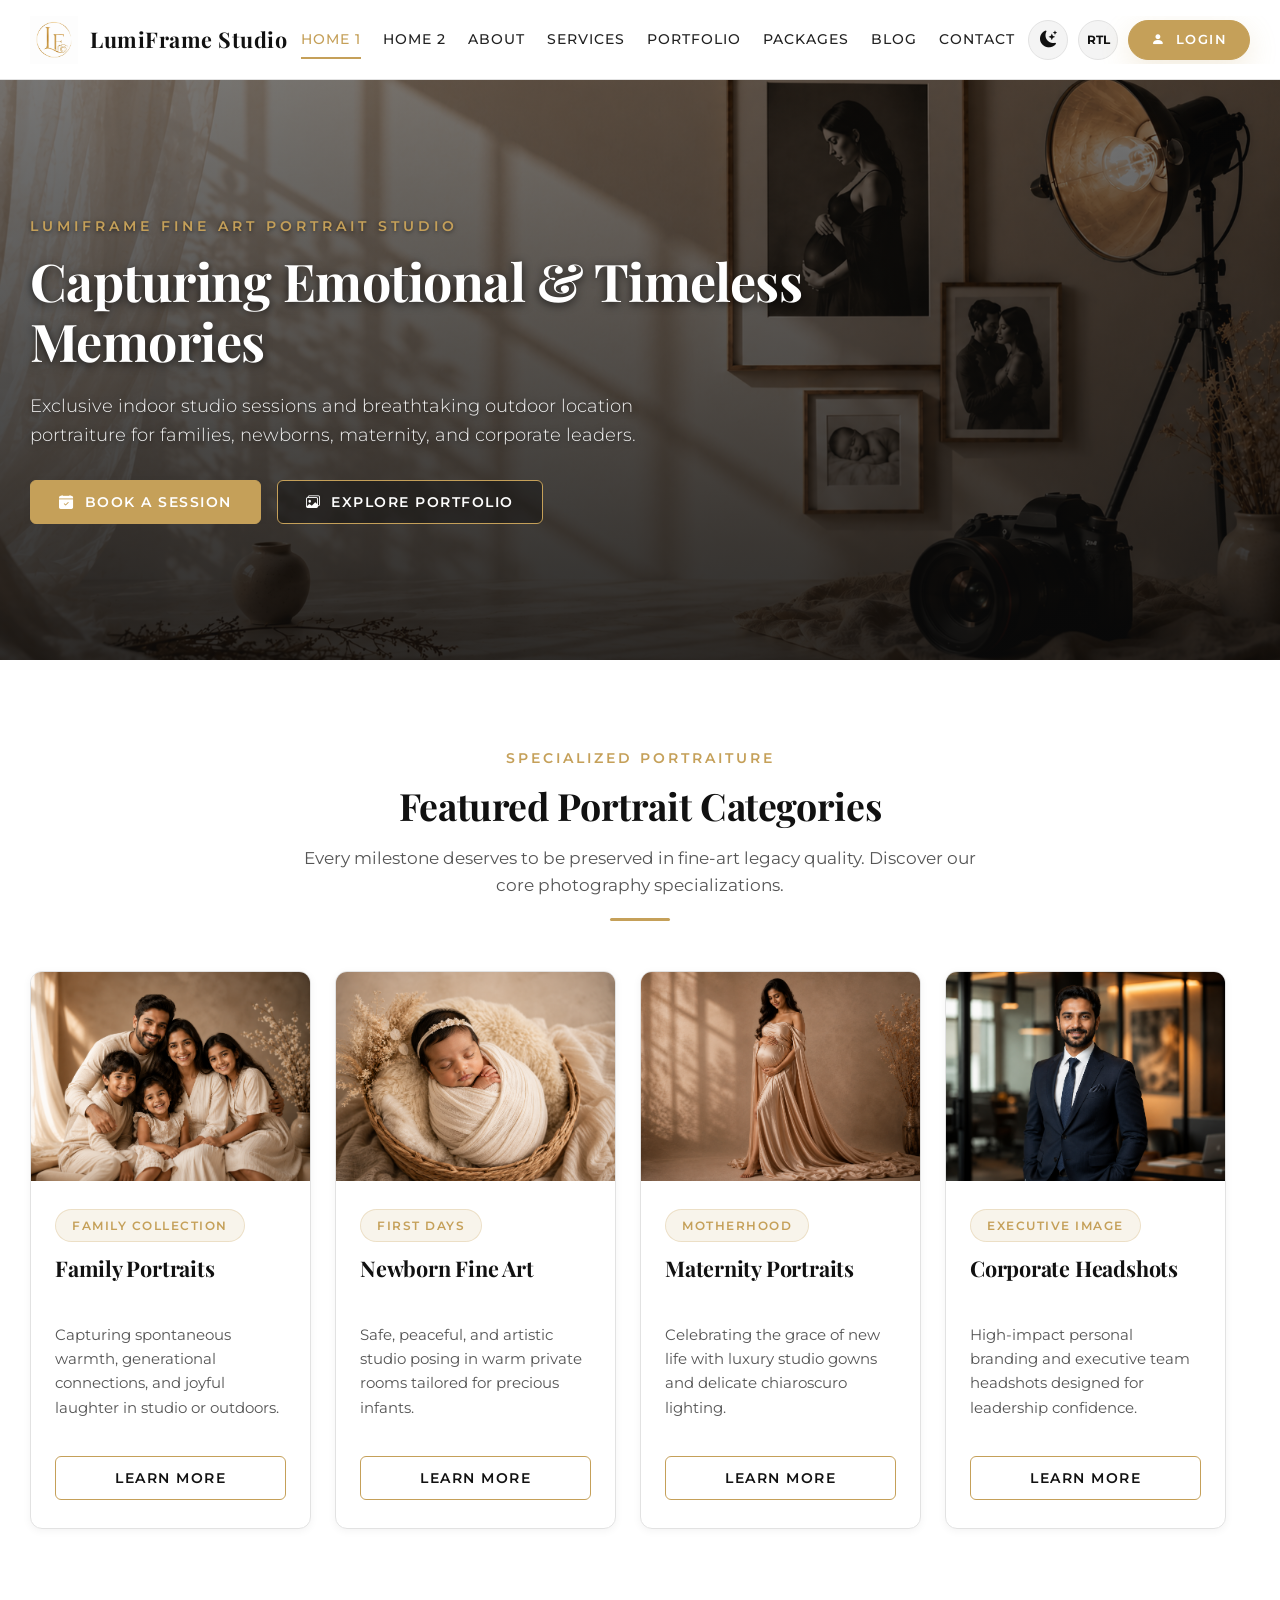
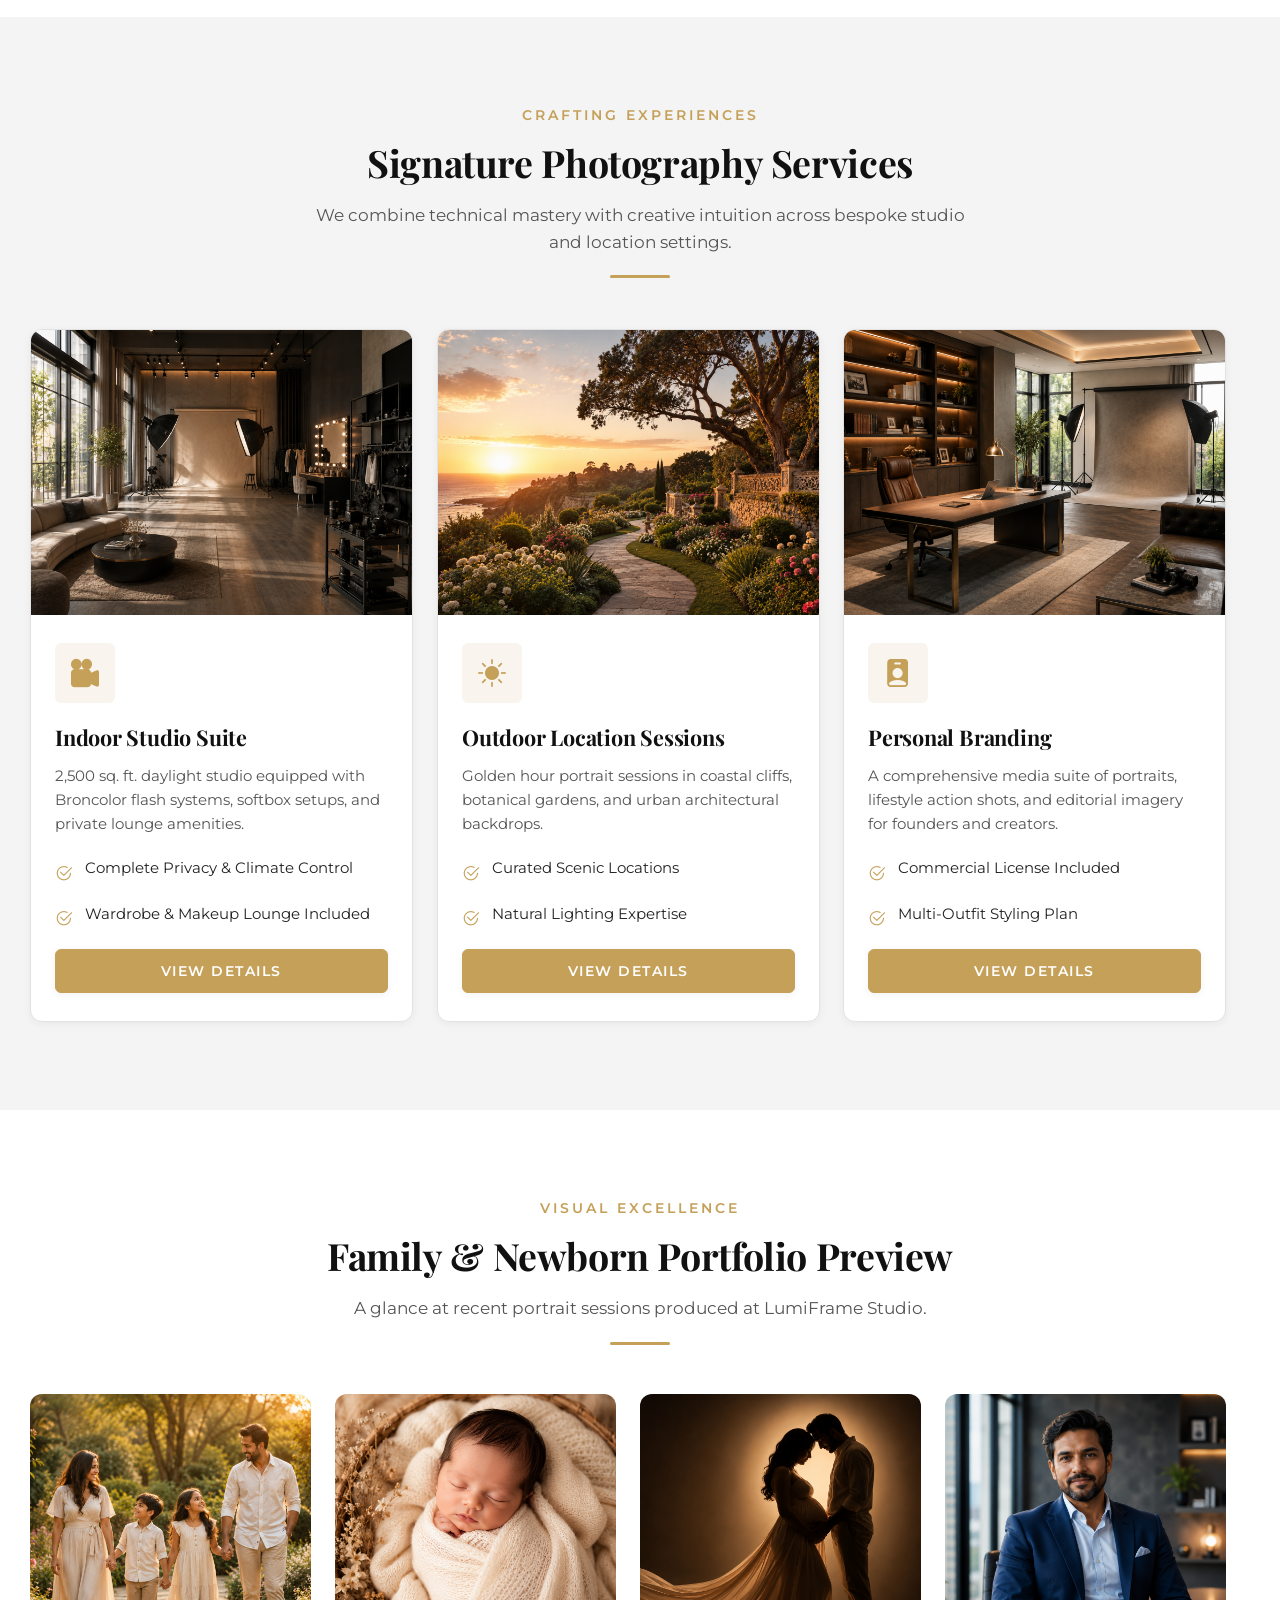
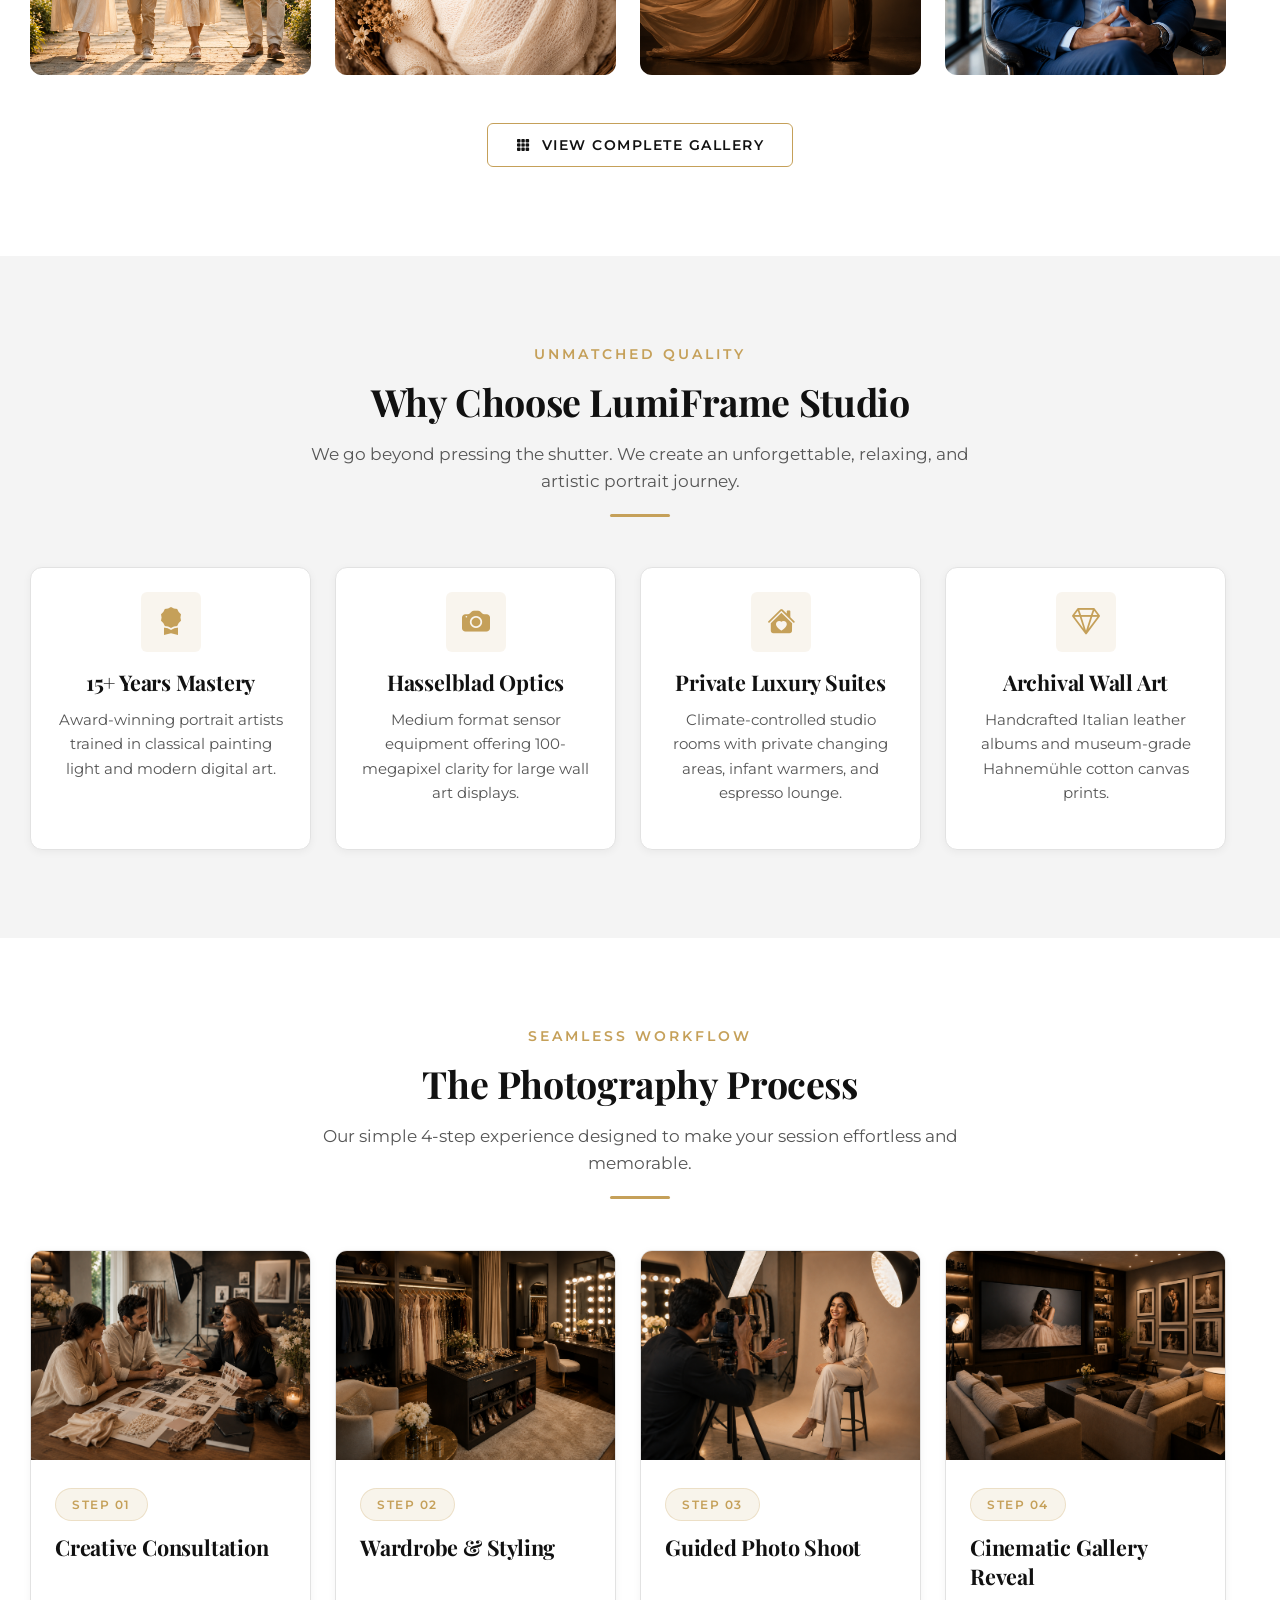
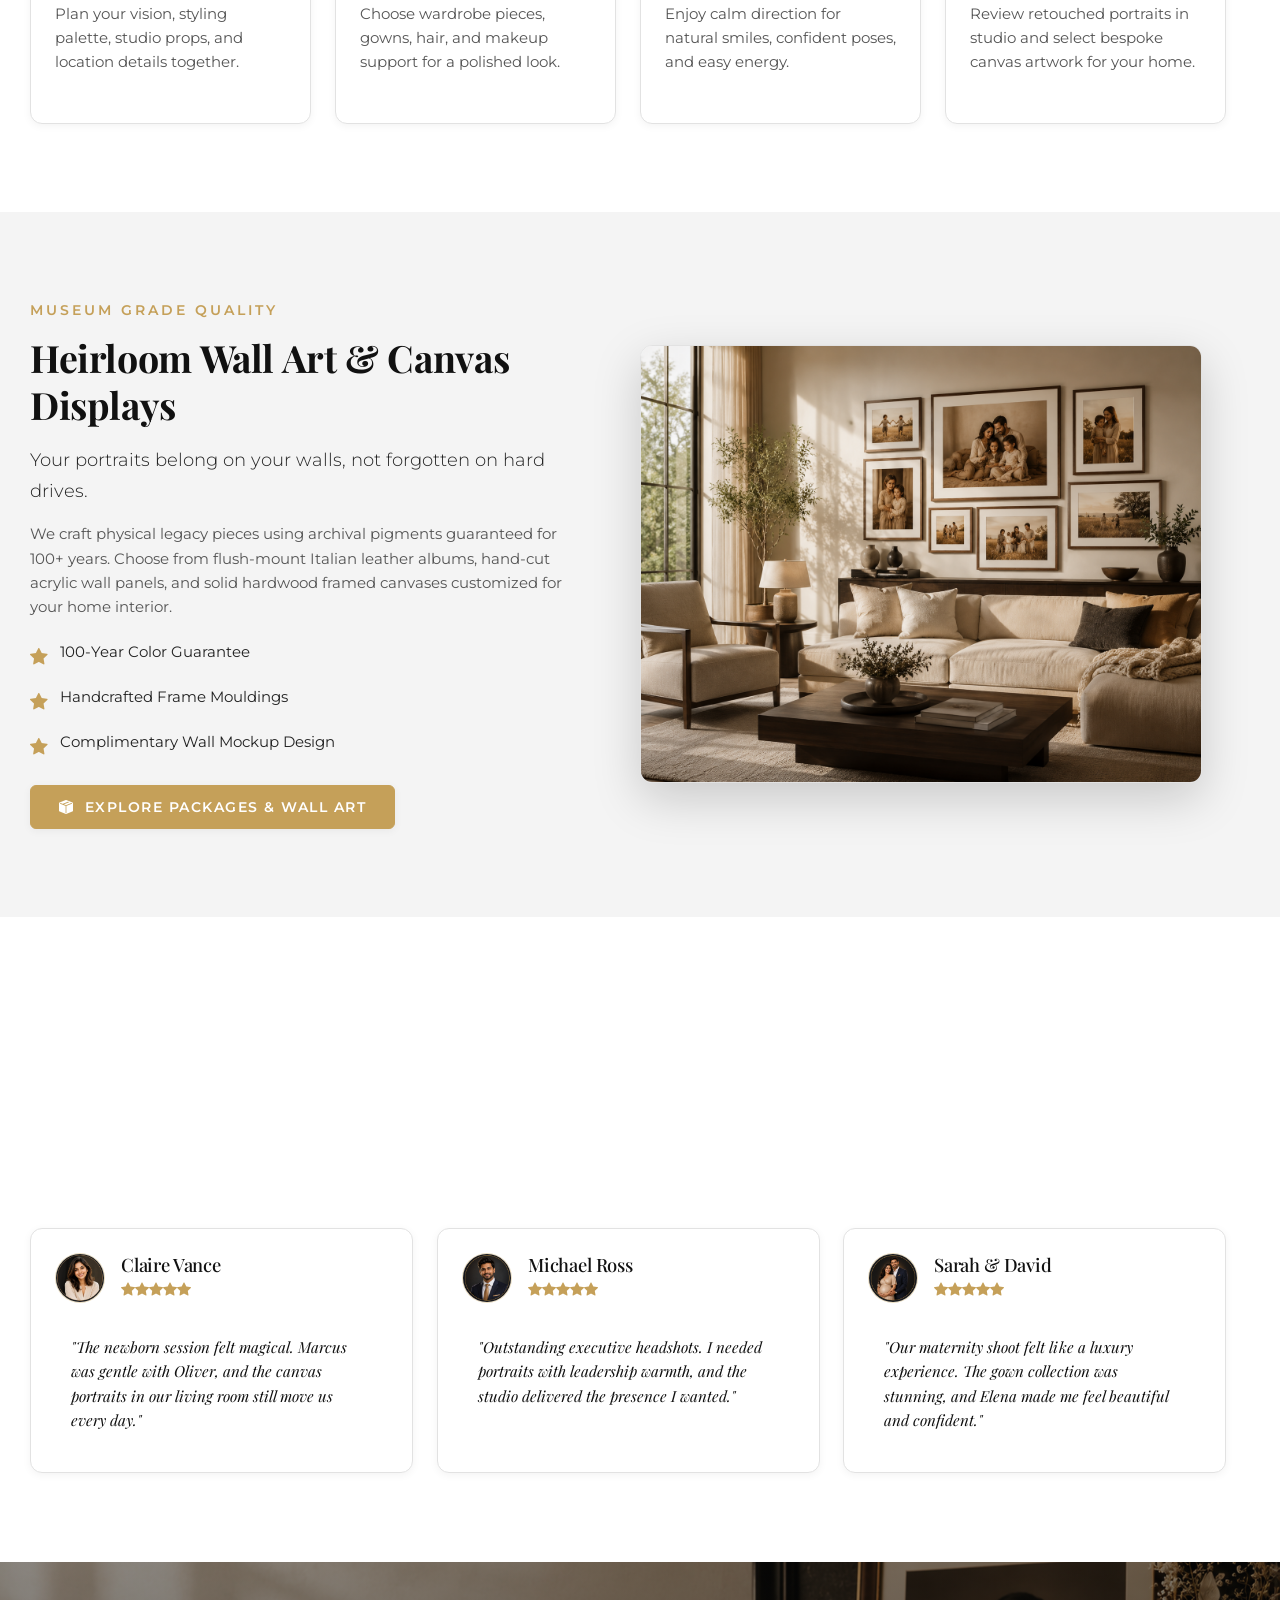
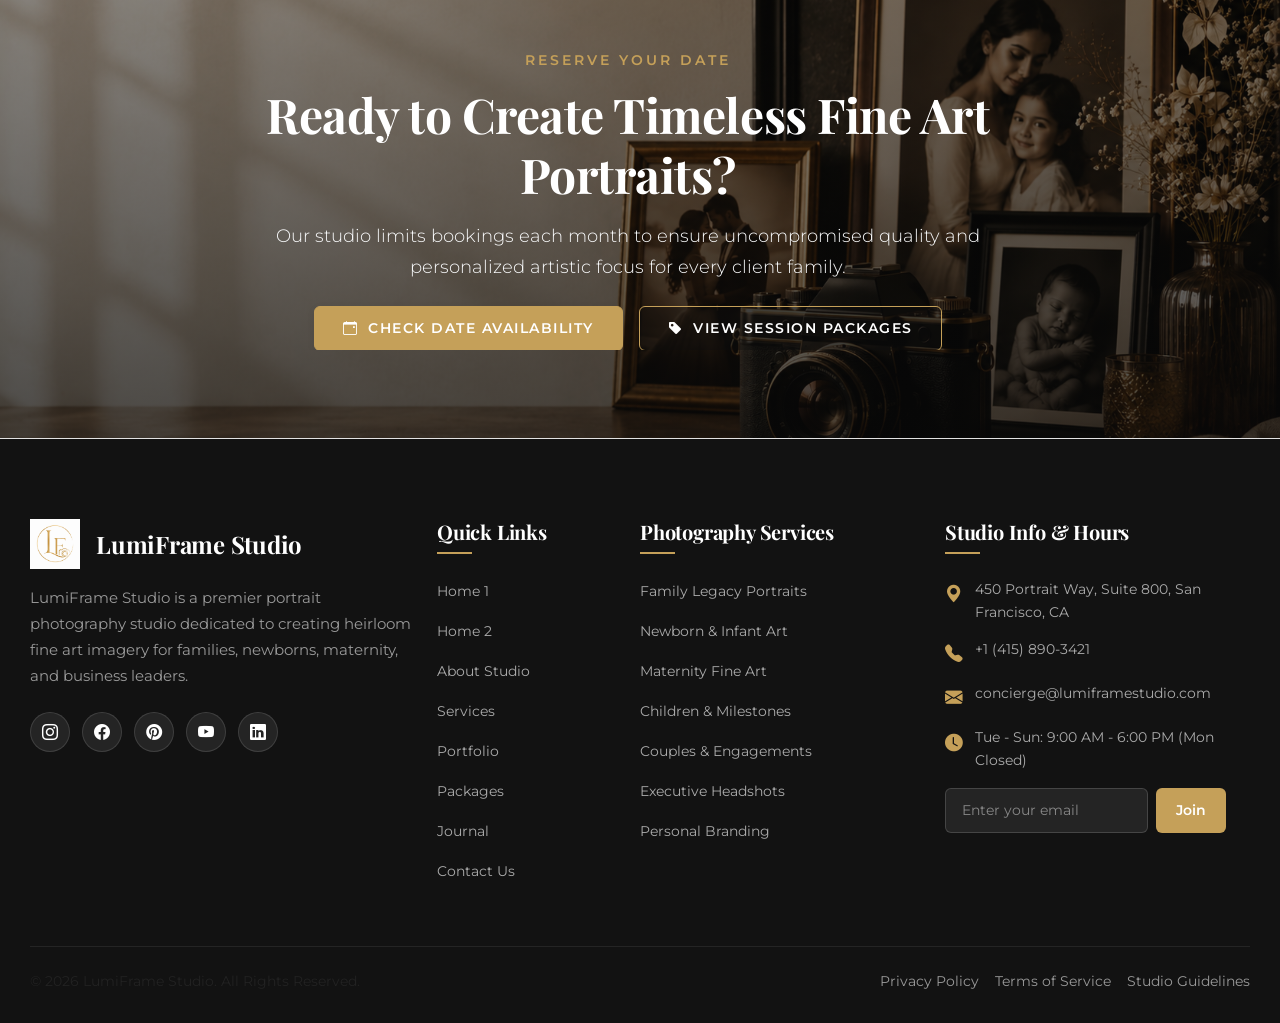
==== index.html @ 9e772b0a "bug fixed" ====
<!DOCTYPE html>
<html lang="en" data-theme="dark" data-bs-theme="dark" dir="ltr">
<head>
  <meta charset="UTF-8">
  <meta name="viewport" content="width=device-width, initial-scale=1.0">
  <title>LumiFrame Studio - Luxury Photography &amp; Portrait Service</title>
  <meta name="description" content="LumiFrame Studio is a premier portrait photography studio offering fine-art family, newborn, maternity, corporate headshots, and personal branding portraiture.">
  <link rel="icon" type="image/png" href="assets/images/common/lumi_icon.png">

  <!-- Bootstrap 5 & Icons -->
  <link rel="stylesheet" href="https://cdn.jsdelivr.net/npm/bootstrap@5.3.2/dist/css/bootstrap.min.css">
  <link rel="stylesheet" href="https://cdn.jsdelivr.net/npm/bootstrap-icons@1.11.3/font/bootstrap-icons.min.css">
  <link rel="stylesheet" href="https://cdnjs.cloudflare.com/ajax/libs/font-awesome/6.5.1/css/all.min.css">

  <!-- Modular Custom Stylesheets -->
  <link rel="stylesheet" href="assets/css/variables.css">
  <link rel="stylesheet" href="assets/css/main.css">
  <link rel="stylesheet" href="assets/css/typography.css">
  <link rel="stylesheet" href="assets/css/header.css">
  <link rel="stylesheet" href="assets/css/footer.css">
  <link rel="stylesheet" href="assets/css/banner.css">
  <link rel="stylesheet" href="assets/css/cards.css">
  <link rel="stylesheet" href="assets/css/buttons.css">
  <link rel="stylesheet" href="assets/css/forms.css">
  <link rel="stylesheet" href="assets/css/gallery.css">
  <link rel="stylesheet" href="assets/css/auth.css">
  <link rel="stylesheet" href="assets/css/light-theme.css">
  <link rel="stylesheet" href="assets/css/dark-theme.css">
  <link rel="stylesheet" href="assets/css/rtl.css">
  <link rel="stylesheet" href="assets/css/desktop.css">
  <link rel="stylesheet" href="assets/css/laptop.css">
  <link rel="stylesheet" href="assets/css/tablet.css">
  <link rel="stylesheet" href="assets/css/mobile.css">
  <link rel="stylesheet" href="assets/css/responsive-patch.css">
</head>
<body>

  <!-- Sticky Full-Width Navbar -->
  <header class="site-header">
    <div class="container header-container">
      <a href="index.html" class="header-brand" id="headerLogoLink">
        <img src="assets/images/common/lumi_logo.png" alt="LumiFrame Studio Logo" class="brand-logo">
        <span class="brand-name">LumiFrame Studio</span>
      </a>

      <nav class="d-none d-xl-block">
        <ul class="main-nav">
          <li><a href="index.html" class="nav-link">Home 1</a></li>
          <li><a href="home2.html" class="nav-link">Home 2</a></li>
          <li><a href="about.html" class="nav-link">About</a></li>
          <li><a href="services.html" class="nav-link">Services</a></li>
          <li><a href="portfolio.html" class="nav-link">Portfolio</a></li>
          <li><a href="packages.html" class="nav-link">Packages</a></li>
          <li><a href="blog.html" class="nav-link">Blog</a></li>
          <li><a href="contact.html" class="nav-link">Contact</a></li>
        </ul>
      </nav>

      <div class="header-controls">
        <button type="button" class="icon-toggle-btn theme-toggle-btn d-none d-xl-inline-flex" title="Toggle Theme" id="themeToggleBtn">
          <i class="bi bi-moon-stars-fill"></i>
        </button>
        <button type="button" class="icon-toggle-btn rtl-toggle-btn d-none d-xl-inline-flex" title="Toggle RTL/LTR" id="rtlToggleBtn">
          <span class="rtl-label" style="font-size:0.75rem; font-weight:700;">RTL</span>
        </button>
        <a href="login.html" class="btn btn-header-login d-none d-xl-inline-flex" id="headerLoginBtn">
          <i class="bi bi-person-fill"></i> Login
        </a>
        <button type="button" class="hamburger-btn" aria-label="Open Navigation Menu" id="mobileNavBtn">
          <i class="bi bi-list"></i>
        </button>
      </div>
    </div>
  </header>

  <!-- Mobile Offcanvas Drawer -->
  <div class="nav-backdrop"></div>
  <aside class="mobile-nav-drawer" id="mobileDrawer">
    <div class="mobile-drawer-header">
      <a href="index.html" class="d-flex align-items-center gap-2 text-decoration-none">
        <img src="assets/images/common/lumi_logo.png" alt="LumiFrame Studio" style="height:36px;">
        <span class="font-heading fw-bold" style="font-size:1.15rem; color:var(--heading-color);">LumiFrame Studio</span>
      </a>
      <button type="button" class="close-drawer-btn" id="closeDrawerBtn"><i class="bi bi-x-lg"></i></button>
    </div>
    <ul class="mobile-nav-links">
      <li><a href="index.html" class="nav-link">Home 1</a></li>
      <li><a href="home2.html" class="nav-link">Home 2</a></li>
      <li><a href="about.html" class="nav-link">About</a></li>
      <li><a href="services.html" class="nav-link">Services</a></li>
      <li><a href="portfolio.html" class="nav-link">Portfolio</a></li>
      <li><a href="packages.html" class="nav-link">Packages</a></li>
      <li><a href="blog.html" class="nav-link">Blog</a></li>
      <li><a href="contact.html" class="nav-link">Contact</a></li>
    </ul>
    <div class="mobile-drawer-footer">
      <div class="mobile-drawer-toggles">
        <button type="button" class="icon-toggle-btn theme-toggle-btn"><i class="bi bi-moon-stars-fill"></i></button>
        <button type="button" class="icon-toggle-btn rtl-toggle-btn"><span class="rtl-label" style="font-size:0.75rem; font-weight:700;">RTL</span></button>
      </div>
      <a href="login.html" class="btn btn-primary-gold w-100 mt-2"><i class="bi bi-person-fill"></i> Login</a>
    </div>
  </aside>

  <main>
    <!-- Universal Hero Banner -->
    <section class="site-banner hero-banner" style="background-image: url('assets/images/home1/hero-banner.jpg');">
      <div class="banner-overlay"></div>
      <div class="container banner-content">
        <div class="row align-items-center">
          <div class="col-lg-8 col-md-10">
            <span class="banner-subtitle animate-fade-up">LumiFrame Fine Art Portrait Studio</span>
            <h1 class="banner-title animate-fade-up">Capturing Emotional &amp; Timeless Memories</h1>
            <p class="banner-lead animate-fade-up">Exclusive indoor studio sessions and breathtaking outdoor location portraiture for families, newborns, maternity, and corporate leaders.</p>
            <div class="banner-cta-group animate-fade-up">
              <a href="contact.html" class="btn btn-primary-gold"><i class="bi bi-calendar-check-fill"></i> Book a Session</a>
              <a href="portfolio.html" class="btn btn-outline-gold"><i class="bi bi-images"></i> Explore Portfolio</a>
            </div>
          </div>
        </div>
      </div>
    </section>

    <!-- SECTION 1: Featured Portrait Categories -->
    <section class="section-padding bg-surface">
      <div class="container">
        <div class="section-header text-center animate-fade-up">
          <span class="section-subtitle">Specialized Portraiture</span>
          <h2 class="section-title">Featured Portrait Categories</h2>
          <p class="section-description">Every milestone deserves to be preserved in fine-art legacy quality. Discover our core photography specializations.</p>
          <div class="gold-divider"></div>
        </div>

        <div class="row g-4 row-cols-1 row-cols-md-2 row-cols-lg-4 featured-category-grid">
          <div class="col animate-fade-up">
            <div class="card-custom">
              <div class="card-img-wrapper">
                <img src="assets/images/home1/cat-family.jpg" alt="Family Portraiture">
              </div>
              <div class="card-body-custom">
                <span class="badge-tag card-tag">Family Collection</span>
                <h3 class="card-title-custom">Family Portraits</h3>
                <p class="card-text-custom">Capturing spontaneous warmth, generational connections, and joyful laughter in studio or outdoors.</p>
                <div class="card-footer-custom">
                  <a href="services.html" class="btn btn-outline-gold">Learn More</a>
                </div>
              </div>
            </div>
          </div>

          <div class="col animate-fade-up">
            <div class="card-custom">
              <div class="card-img-wrapper">
                <img src="assets/images/home1/cat-newborn.jpg" alt="Newborn Fine Art">
              </div>
              <div class="card-body-custom">
                <span class="badge-tag card-tag">First Days</span>
                <h3 class="card-title-custom">Newborn Fine Art</h3>
                <p class="card-text-custom">Safe, peaceful, and artistic studio posing in warm private rooms tailored for precious infants.</p>
                <div class="card-footer-custom">
                  <a href="services.html" class="btn btn-outline-gold">Learn More</a>
                </div>
              </div>
            </div>
          </div>

          <div class="col animate-fade-up">
            <div class="card-custom">
              <div class="card-img-wrapper">
                <img src="assets/images/home1/cat-maternity.jpg" alt="Maternity Portraiture">
              </div>
              <div class="card-body-custom">
                <span class="badge-tag card-tag">Motherhood</span>
                <h3 class="card-title-custom">Maternity Portraits</h3>
                <p class="card-text-custom">Celebrating the grace of new life with luxury studio gowns and delicate chiaroscuro lighting.</p>
                <div class="card-footer-custom">
                  <a href="services.html" class="btn btn-outline-gold">Learn More</a>
                </div>
              </div>
            </div>
          </div>

          <div class="col animate-fade-up">
            <div class="card-custom">
              <div class="card-img-wrapper">
                <img src="assets/images/home1/cat-corporate.jpg" alt="Corporate Headshots">
              </div>
              <div class="card-body-custom">
                <span class="badge-tag card-tag">Executive Image</span>
                <h3 class="card-title-custom">Corporate Headshots</h3>
                <p class="card-text-custom">High-impact personal branding and executive team headshots designed for leadership confidence.</p>
                <div class="card-footer-custom">
                  <a href="services.html" class="btn btn-outline-gold">Learn More</a>
                </div>
              </div>
            </div>
          </div>
        </div>
      </div>
    </section>

    <!-- SECTION 2: Signature Photography Services -->
    <section class="section-padding bg-surface-secondary">
      <div class="container">
        <div class="section-header text-center animate-fade-up">
          <span class="section-subtitle">Crafting Experiences</span>
          <h2 class="section-title">Signature Photography Services</h2>
          <p class="section-description">We combine technical mastery with creative intuition across bespoke studio and location settings.</p>
          <div class="gold-divider"></div>
        </div>

        <div class="row g-4 row-cols-1 row-cols-md-3">
          <div class="col animate-fade-up">
            <div class="card-custom">
              <div class="card-img-wrapper">
                <img src="assets/images/home1/service-indoor.jpg" alt="Indoor Studio Suite">
              </div>
              <div class="card-body-custom">
                <div class="card-icon-box"><i class="bi bi-camera-reels-fill"></i></div>
                <h3 class="card-title-custom">Indoor Studio Suite</h3>
                <p class="card-text-custom">2,500 sq. ft. daylight studio equipped with Broncolor flash systems, softbox setups, and private lounge amenities.</p>
                <ul class="card-meta-list">
                  <li><i class="bi bi-check2-circle"></i> Complete Privacy &amp; Climate Control</li>
                  <li><i class="bi bi-check2-circle"></i> Wardrobe &amp; Makeup Lounge Included</li>
                </ul>
                <div class="card-footer-custom">
                  <a href="services.html" class="btn btn-primary-gold">View Details</a>
                </div>
              </div>
            </div>
          </div>

          <div class="col animate-fade-up">
            <div class="card-custom">
              <div class="card-img-wrapper">
                <img src="assets/images/home1/service-outdoor.jpg" alt="Outdoor Location Sessions">
              </div>
              <div class="card-body-custom">
                <div class="card-icon-box"><i class="bi bi-sun-fill"></i></div>
                <h3 class="card-title-custom">Outdoor Location Sessions</h3>
                <p class="card-text-custom">Golden hour portrait sessions in coastal cliffs, botanical gardens, and urban architectural backdrops.</p>
                <ul class="card-meta-list">
                  <li><i class="bi bi-check2-circle"></i> Curated Scenic Locations</li>
                  <li><i class="bi bi-check2-circle"></i> Natural Lighting Expertise</li>
                </ul>
                <div class="card-footer-custom">
                  <a href="services.html" class="btn btn-primary-gold">View Details</a>
                </div>
              </div>
            </div>
          </div>

          <div class="col animate-fade-up">
            <div class="card-custom">
              <div class="card-img-wrapper">
                <img src="assets/images/home1/service-branding.jpg" alt="Personal Branding">
              </div>
              <div class="card-body-custom">
                <div class="card-icon-box"><i class="bi bi-person-badge-fill"></i></div>
                <h3 class="card-title-custom">Personal Branding</h3>
                <p class="card-text-custom">A comprehensive media suite of portraits, lifestyle action shots, and editorial imagery for founders and creators.</p>
                <ul class="card-meta-list">
                  <li><i class="bi bi-check2-circle"></i> Commercial License Included</li>
                  <li><i class="bi bi-check2-circle"></i> Multi-Outfit Styling Plan</li>
                </ul>
                <div class="card-footer-custom">
                  <a href="services.html" class="btn btn-primary-gold">View Details</a>
                </div>
              </div>
            </div>
          </div>
        </div>
      </div>
    </section>

    <!-- SECTION 3: Portfolio Preview Grid -->
    <section class="section-padding bg-surface">
      <div class="container">
        <div class="section-header text-center animate-fade-up">
          <span class="section-subtitle">Visual Excellence</span>
          <h2 class="section-title">Family &amp; Newborn Portfolio Preview</h2>
          <p class="section-description">A glance at recent portrait sessions produced at LumiFrame Studio.</p>
          <div class="gold-divider"></div>
        </div>

        <div class="row g-4 row-cols-1 row-cols-md-2 row-cols-lg-4">
          <div class="col animate-fade-up">
            <div class="portfolio-card">
              <img src="assets/images/home1/portfolio-1.jpg" alt="The Vance Family">
              <div class="portfolio-overlay">
                <span class="portfolio-cat-tag">Outdoor Family</span>
                <h4 class="portfolio-item-title">The Vance Family</h4>
                <div class="portfolio-view-icon"><i class="bi bi-arrows-angle-expand"></i></div>
              </div>
            </div>
          </div>

          <div class="col animate-fade-up">
            <div class="portfolio-card">
              <img src="assets/images/home1/portfolio-2.jpg" alt="Baby Oliver">
              <div class="portfolio-overlay">
                <span class="portfolio-cat-tag">Newborn Fine Art</span>
                <h4 class="portfolio-item-title">Baby Oliver (12 Days)</h4>
                <div class="portfolio-view-icon"><i class="bi bi-arrows-angle-expand"></i></div>
              </div>
            </div>
          </div>

          <div class="col animate-fade-up">
            <div class="portfolio-card">
              <img src="assets/images/home1/portfolio-3.jpg" alt="Sophia & Alexander">
              <div class="portfolio-overlay">
                <span class="portfolio-cat-tag">Maternity Silhouette</span>
                <h4 class="portfolio-item-title">Sophia &amp; Alexander</h4>
                <div class="portfolio-view-icon"><i class="bi bi-arrows-angle-expand"></i></div>
              </div>
            </div>
          </div>

          <div class="col animate-fade-up">
            <div class="portfolio-card">
              <img src="assets/images/home1/portfolio-4.jpg" alt="Julian Sterling">
              <div class="portfolio-overlay">
                <span class="portfolio-cat-tag">Executive Portrait</span>
                <h4 class="portfolio-item-title">Julian Sterling</h4>
                <div class="portfolio-view-icon"><i class="bi bi-arrows-angle-expand"></i></div>
              </div>
            </div>
          </div>
        </div>

        <div class="text-center mt-5 animate-fade-up">
          <a href="portfolio.html" class="btn btn-outline-gold"><i class="bi bi-grid-3x3-gap-fill"></i> View Complete Gallery</a>
        </div>
      </div>
    </section>

    <!-- SECTION 4: Why Choose LumiFrame Studio -->
    <section class="section-padding bg-surface-secondary">
      <div class="container">
        <div class="section-header text-center animate-fade-up">
          <span class="section-subtitle">Unmatched Quality</span>
          <h2 class="section-title">Why Choose LumiFrame Studio</h2>
          <p class="section-description">We go beyond pressing the shutter. We create an unforgettable, relaxing, and artistic portrait journey.</p>
          <div class="gold-divider"></div>
        </div>

        <div class="row g-4 row-cols-1 row-cols-md-2 row-cols-lg-4">
          <div class="col animate-fade-up">
            <div class="card-custom text-center p-4">
              <div class="card-icon-box mx-auto mb-3"><i class="bi bi-award-fill"></i></div>
              <h3 class="card-title-custom">15+ Years Mastery</h3>
              <p class="card-text-custom">Award-winning portrait artists trained in classical painting light and modern digital art.</p>
            </div>
          </div>

          <div class="col animate-fade-up">
            <div class="card-custom text-center p-4">
              <div class="card-icon-box mx-auto mb-3"><i class="bi bi-camera-fill"></i></div>
              <h3 class="card-title-custom">Hasselblad Optics</h3>
              <p class="card-text-custom">Medium format sensor equipment offering 100-megapixel clarity for large wall art displays.</p>
            </div>
          </div>

          <div class="col animate-fade-up">
            <div class="card-custom text-center p-4">
              <div class="card-icon-box mx-auto mb-3"><i class="bi bi-house-heart-fill"></i></div>
              <h3 class="card-title-custom">Private Luxury Suites</h3>
              <p class="card-text-custom">Climate-controlled studio rooms with private changing areas, infant warmers, and espresso lounge.</p>
            </div>
          </div>

          <div class="col animate-fade-up">
            <div class="card-custom text-center p-4">
              <div class="card-icon-box mx-auto mb-3"><i class="bi bi-gem"></i></div>
              <h3 class="card-title-custom">Archival Wall Art</h3>
              <p class="card-text-custom">Handcrafted Italian leather albums and museum-grade Hahnemühle cotton canvas prints.</p>
            </div>
          </div>
        </div>
      </div>
    </section>

    <!-- SECTION 5: Photography Process -->
    <section class="section-padding bg-surface">
      <div class="container">
        <div class="section-header text-center animate-fade-up">
          <span class="section-subtitle">Seamless Workflow</span>
          <h2 class="section-title">The Photography Process</h2>
          <p class="section-description">Our simple 4-step experience designed to make your session effortless and memorable.</p>
          <div class="gold-divider"></div>
        </div>

        <div class="row g-4 row-cols-1 row-cols-md-2 row-cols-lg-4 process-grid">
          <div class="col animate-fade-up">
            <div class="card-custom">
              <div class="card-img-wrapper">
                <img src="assets/images/home1/process-consultation.jpg" alt="Creative Consultation">
              </div>
              <div class="card-body-custom">
                <span class="badge-tag card-tag">Step 01</span>
                <h3 class="card-title-custom">Creative Consultation</h3>
                <p class="card-text-custom">Plan your vision, styling palette, studio props, and location details together.</p>
              </div>
            </div>
          </div>

          <div class="col animate-fade-up">
            <div class="card-custom">
              <div class="card-img-wrapper">
                <img src="assets/images/home1/process-styling.jpg" alt="Wardrobe & Styling">
              </div>
              <div class="card-body-custom">
                <span class="badge-tag card-tag">Step 02</span>
                <h3 class="card-title-custom">Wardrobe &amp; Styling</h3>
                <p class="card-text-custom">Choose wardrobe pieces, gowns, hair, and makeup support for a polished look.</p>
              </div>
            </div>
          </div>

          <div class="col animate-fade-up">
            <div class="card-custom">
              <div class="card-img-wrapper">
                <img src="assets/images/home1/process-session.jpg" alt="Guided Photo Shoot">
              </div>
              <div class="card-body-custom">
                <span class="badge-tag card-tag">Step 03</span>
                <h3 class="card-title-custom">Guided Photo Shoot</h3>
                <p class="card-text-custom">Enjoy calm direction for natural smiles, confident poses, and easy energy.</p>
              </div>
            </div>
          </div>

          <div class="col animate-fade-up">
            <div class="card-custom">
              <div class="card-img-wrapper">
                <img src="assets/images/home1/process-reveal.jpg" alt="Cinematic Reveal">
              </div>
              <div class="card-body-custom">
                <span class="badge-tag card-tag">Step 04</span>
                <h3 class="card-title-custom">Cinematic Gallery Reveal</h3>
                <p class="card-text-custom"><span class="process-copy-default">Review retouched portraits in studio and select bespoke canvas artwork.</span><span class="process-copy-wide">Review retouched portraits in studio and select bespoke canvas artwork for your home.</span></p>
              </div>
            </div>
          </div>
        </div>
      </div>
    </section>

    <!-- SECTION 6: Studio Environment & Fine-Art Wall Art Preview -->
    <section class="section-padding bg-surface-secondary">
      <div class="container">
        <div class="row align-items-center g-5">
          <div class="col-lg-6 animate-fade-up">
            <span class="section-subtitle">Museum Grade Quality</span>
            <h2 class="section-title">Heirloom Wall Art &amp; Canvas Displays</h2>
            <p class="lead-text">Your portraits belong on your walls, not forgotten on hard drives.</p>
            <p class="card-text-custom">We craft physical legacy pieces using archival pigments guaranteed for 100+ years. Choose from flush-mount Italian leather albums, hand-cut acrylic wall panels, and solid hardwood framed canvases customized for your home interior.</p>
            <ul class="card-meta-list mb-4">
              <li><i class="bi bi-star-fill text-gold"></i> 100-Year Color Guarantee</li>
              <li><i class="bi bi-star-fill text-gold"></i> Handcrafted Frame Mouldings</li>
              <li><i class="bi bi-star-fill text-gold"></i> Complimentary Wall Mockup Design</li>
            </ul>
            <a href="packages.html" class="btn btn-primary-gold"><i class="bi bi-box-seam-fill"></i> Explore Packages &amp; Wall Art</a>
          </div>
          <div class="col-lg-6 animate-fade-up">
            <div class="card-custom overflow-hidden shadow-lg">
              <img src="assets/images/home1/wall-art-preview.jpg" alt="Heirloom Wall Art Display" class="img-fluid">
            </div>
          </div>
        </div>
      </div>
    </section>

    <!-- SECTION 7: Client Testimonials & Reviews -->
    <section class="section-padding bg-surface">
      <div class="container">
        <div class="section-header text-center animate-fade-up">
          <span class="section-subtitle">Words of Trust</span>
          <h2 class="section-title">Client Testimonials &amp; Reviews</h2>
          <p class="section-description">Read what families, parents, and executives say about their LumiFrame portrait session.</p>
          <div class="gold-divider"></div>
        </div>

        <div class="row g-4 row-cols-1 row-cols-md-3 testimonial-grid">
          <div class="col animate-fade-up">
            <div class="card-custom p-4">
              <div class="d-flex align-items-center gap-3 mb-3">
                <img src="assets/images/home1/testimonial-1.jpg" alt="Claire Vance" class="testimonial-avatar">
                <div>
                  <h4 class="h5 mb-0" style="color:var(--heading-color);">Claire Vance</h4>
                  <small class="text-gold"><i class="bi bi-star-fill"></i><i class="bi bi-star-fill"></i><i class="bi bi-star-fill"></i><i class="bi bi-star-fill"></i><i class="bi bi-star-fill"></i></small>
                </div>
              </div>
              <blockquote class="quote-artistic testimonial-quote my-2 py-2 px-3 border-0 bg-transparent">
                "The newborn session felt magical. Marcus was gentle with Oliver, and the canvas portraits in our living room still move us every day."
              </blockquote>
            </div>
          </div>

          <div class="col animate-fade-up">
            <div class="card-custom p-4">
              <div class="d-flex align-items-center gap-3 mb-3">
                <img src="assets/images/home1/testimonial-2.jpg" alt="Michael Ross" class="testimonial-avatar">
                <div>
                  <h4 class="h5 mb-0" style="color:var(--heading-color);">Michael Ross</h4>
                  <small class="text-gold"><i class="bi bi-star-fill"></i><i class="bi bi-star-fill"></i><i class="bi bi-star-fill"></i><i class="bi bi-star-fill"></i><i class="bi bi-star-fill"></i></small>
                </div>
              </div>
              <blockquote class="quote-artistic testimonial-quote my-2 py-2 px-3 border-0 bg-transparent">
                "Outstanding executive headshots. I needed portraits with leadership warmth, and the studio delivered the presence I wanted."
              </blockquote>
            </div>
          </div>

          <div class="col animate-fade-up">
            <div class="card-custom p-4">
              <div class="d-flex align-items-center gap-3 mb-3">
                <img src="assets/images/home1/testimonial-3.jpg" alt="Sarah &amp; David" class="testimonial-avatar">
                <div>
                  <h4 class="h5 mb-0" style="color:var(--heading-color);">Sarah &amp; David</h4>
                  <small class="text-gold"><i class="bi bi-star-fill"></i><i class="bi bi-star-fill"></i><i class="bi bi-star-fill"></i><i class="bi bi-star-fill"></i><i class="bi bi-star-fill"></i></small>
                </div>
              </div>
              <blockquote class="quote-artistic testimonial-quote my-2 py-2 px-3 border-0 bg-transparent">
                "Our maternity shoot felt like a luxury experience. The gown collection was stunning, and Elena made me feel beautiful and confident."
              </blockquote>
            </div>
          </div>
        </div>
      </div>
    </section>

    <!-- CTA SECTION (Date-Availability CTA) -->
    <section class="section-padding text-center position-relative overflow-hidden" style="background: url('assets/images/home1/cta-bg.jpg') center/cover no-repeat;">
      <div class="banner-overlay" style="opacity:0.85;"></div>
      <div class="container position-relative z-2">
        <div class="row justify-content-center">
          <div class="col-lg-8 animate-fade-up">
            <span class="section-subtitle text-gold">Reserve Your Date</span>
            <h2 class="text-white font-heading display-5 fw-bold mb-3">Ready to Create Timeless Fine Art Portraits?</h2>
            <p class="text-light mb-4 lead-text">Our studio limits bookings each month to ensure uncompromised quality and personalized artistic focus for every client family.</p>
            <div class="d-flex justify-content-center gap-3 flex-wrap">
              <a href="contact.html" class="btn btn-primary-gold"><i class="bi bi-calendar-event"></i> Check Date Availability</a>
              <a href="packages.html" class="btn btn-outline-gold text-white"><i class="bi bi-tag-fill"></i> View Session Packages</a>
            </div>
          </div>
        </div>
      </div>
    </section>
  </main>

  <!-- Global Footer -->
  <footer class="site-footer">
    <div class="container">
      <div class="row g-4">
        <div class="col-lg-4 col-md-6">
          <div class="d-flex align-items-center gap-3 mb-3">
            <img src="assets/images/common/lumi_logo.png" alt="LumiFrame Studio" class="footer-brand-img mb-0">
            <span class="font-heading fw-bold text-white fs-4">LumiFrame Studio</span>
          </div>
          <p class="footer-desc">LumiFrame Studio is a premier portrait photography studio dedicated to creating heirloom fine art imagery for families, newborns, maternity, and business leaders.</p>
          <div class="footer-social-links">
            <a href="#" class="social-icon-link" aria-label="Instagram"><i class="bi bi-instagram"></i></a>
            <a href="#" class="social-icon-link" aria-label="Facebook"><i class="bi bi-facebook"></i></a>
            <a href="#" class="social-icon-link" aria-label="Pinterest"><i class="bi bi-pinterest"></i></a>
            <a href="#" class="social-icon-link" aria-label="YouTube"><i class="bi bi-youtube"></i></a>
            <a href="#" class="social-icon-link" aria-label="LinkedIn"><i class="bi bi-linkedin"></i></a>
          </div>
        </div>

        <div class="col-lg-2 col-md-6">
          <h3 class="footer-heading">Quick Links</h3>
          <ul class="footer-links">
            <li><a href="index.html">Home 1</a></li>
            <li><a href="home2.html">Home 2</a></li>
            <li><a href="about.html">About Studio</a></li>
            <li><a href="services.html">Services</a></li>
            <li><a href="portfolio.html">Portfolio</a></li>
            <li><a href="packages.html">Packages</a></li>
            <li><a href="blog.html">Journal</a></li>
            <li><a href="contact.html">Contact Us</a></li>
          </ul>
        </div>

        <div class="col-lg-3 col-md-6 ">
          <h3 class="footer-heading">Photography Services</h3>
          <ul class="footer-links">
            <li><a href="services.html">Family Legacy Portraits</a></li>
            <li><a href="services.html">Newborn &amp; Infant Art</a></li>
            <li><a href="services.html">Maternity Fine Art</a></li>
            <li><a href="services.html">Children &amp; Milestones</a></li>
            <li><a href="services.html">Couples &amp; Engagements</a></li>
            <li><a href="services.html">Executive Headshots</a></li>
            <li><a href="services.html">Personal Branding</a></li>
          </ul>
        </div>

        <div class="col-lg-3 col-md-6 ">
          <h3 class="footer-heading">Studio Info &amp; Hours</h3>
          <ul class="footer-contact-info mb-3">
            <li><i class="bi bi-geo-alt-fill"></i> 450 Portrait Way, Suite 800, San Francisco, CA</li>
            <li><i class="bi bi-telephone-fill"></i> +1 (415) 890-3421</li>
            <li><i class="bi bi-envelope-fill"></i> concierge@lumiframestudio.com</li>
            <li><i class="bi bi-clock-fill"></i> Tue - Sun: 9:00 AM - 6:00 PM (Mon Closed)</li>
          </ul>
          <form class="footer-newsletter-form">
            <input type="email" placeholder="Enter your email" required>
            <button type="submit">Join</button>
          </form>
        </div>
      </div>

      <div class="footer-bottom">
        <p class="mb-0">&copy; 2026 LumiFrame Studio. All Rights Reserved.</p>
        <div class="d-flex gap-3">
          <a href="#">Privacy Policy</a>
          <a href="#">Terms of Service</a>
          <a href="#">Studio Guidelines</a>
        </div>
      </div>
    </div>
  </footer>

  <!-- Lightbox Modal -->
  <div class="lightbox-modal" id="lightboxModal">
    <button type="button" class="lightbox-btn lightbox-close-btn" aria-label="Close Lightbox"><i class="bi bi-x-lg"></i></button>
    <button type="button" class="lightbox-btn lightbox-prev-btn" aria-label="Previous Image"><i class="bi bi-chevron-left"></i></button>
    <button type="button" class="lightbox-btn lightbox-next-btn" aria-label="Next Image"><i class="bi bi-chevron-right"></i></button>
    <div class="lightbox-content-wrapper">
      <img src="" alt="Lightbox View" class="lightbox-img">
      <div class="lightbox-caption">
        <h4 class="lightbox-title h4 mb-0"></h4>
        <div class="lightbox-subtitle"></div>
      </div>
    </div>
  </div>

  <!-- Scripts -->
  <script src="https://cdn.jsdelivr.net/npm/bootstrap@5.3.2/dist/js/bootstrap.bundle.min.js"></script>
  <script src="assets/js/theme.js"></script>
  <script src="assets/js/rtl.js"></script>
  <script src="assets/js/main.js"></script>
  <script src="assets/js/portfolio.js"></script>
  <script src="assets/js/booking.js"></script>
</body>
</html>
---- assets/css/variables.css ----
/* ==========================================================================
   LumiFrame Studio - CSS Design Tokens & Variables
   Single Primary Color: Warm Fine-Art Gold (#C5A059)
   ========================================================================== */

:root {
  /* Brand Primary Color Palette */
  --primary-color: #C5A059;
  --primary-hover: #D4AF37;
  --primary-light: #DFBA6D;
  --primary-dark: #A47F39;
  --primary-rgb: 197, 160, 89;
  --primary-glow: rgba(197, 160, 89, 0.25);
  
  /* Neutral Color Palette - Light Theme Default */
  --bg-main: #FAFAFA;
  --bg-surface: #FFFFFF;
  --bg-surface-secondary: #F3F3F3;
  --bg-card: #FFFFFF;
  --bg-header: rgba(255, 255, 255, 0.95);
  --bg-footer: #121212;
  --bg-modal: rgba(18, 18, 18, 0.9);

  /* Typography Colors */
  --text-main: #1C1C1C;
  --text-muted: #666666;
  --text-light: #999999;
  --text-inverse: #FFFFFF;
  --heading-color: #121212;
  
  /* Borders & Shadows */
  --border-color: #E6E6E6;
  --border-light: #F0F0F0;
  --shadow-sm: 0 2px 8px rgba(0, 0, 0, 0.05);
  --shadow-md: 0 8px 24px rgba(0, 0, 0, 0.08);
  --shadow-lg: 0 16px 40px rgba(0, 0, 0, 0.12);
  --shadow-gold: 0 10px 30px rgba(197, 160, 89, 0.2);

  /* Typography Family & Hierarchy */
  --font-heading: 'Playfair Display', Georgia, serif;
  --font-body: 'Montserrat', -apple-system, BlinkMacSystemFont, 'Segoe UI', Roboto, sans-serif;
  
  /* Layout Dimensions */
  --header-height: 80px;
  --banner-hero-height: 580px;
  --banner-inner-height: 340px;
  --radius-sm: 6px;
  --radius-md: 12px;
  --radius-lg: 20px;
  --radius-pill: 50px;
  
  /* Transitions */
  --transition-fast: 0.2s cubic-bezier(0.25, 1, 0.5, 1);
  --transition-normal: 0.35s cubic-bezier(0.25, 1, 0.5, 1);
  --transition-slow: 0.6s cubic-bezier(0.25, 1, 0.5, 1);
}

/* Dark Theme Variables Override */
[data-theme="dark"], html[data-bs-theme="dark"] {
  --bg-main: #0E0E0E;
  --bg-surface: #161616;
  --bg-surface-secondary: #1E1E1E;
  --bg-card: #1A1A1A;
  --bg-header: rgba(14, 14, 14, 0.94);
  --bg-footer: #080808;
  --bg-modal: rgba(0, 0, 0, 0.95);

  --text-main: #E5E5E5;
  --text-muted: #AAAAAA;
  --text-light: #777777;
  --text-inverse: #121212;
  --heading-color: #FFFFFF;

  --border-color: #2A2A2A;
  --border-light: #222222;
  --shadow-sm: 0 2px 8px rgba(0, 0, 0, 0.4);
  --shadow-md: 0 8px 24px rgba(0, 0, 0, 0.5);
  --shadow-lg: 0 16px 40px rgba(0, 0, 0, 0.7);
}
---- assets/css/main.css ----
/* ==========================================================================
   LumiFrame Studio - Main Stylesheet
   Global Reset, Utilities, Layout Setup, Micro-animations
   ========================================================================== */

@import url('./variables.css');

*, *::before, *::after {
  box-sizing: border-box;
  margin: 0;
  padding: 0;
}

html {
  scroll-behavior: smooth;
  /* Fluid base font — scales from 14px at 360px to 16px at 1200px */
  font-size: clamp(14px, calc(14px + (2 * ((100vw - 360px) / 840))), 16px);
  overflow-x: clip;
  width: 100%;
}

body {
  font-family: var(--font-body);
  background-color: var(--bg-main);
  color: var(--text-main);
  line-height: 1.6;
  font-weight: 400;
  transition: background-color var(--transition-normal), color var(--transition-normal);
  overflow-x: clip;
  min-height: 100vh;
  display: flex;
  flex-direction: column;
  width: 100%;
  max-width: 100vw;
}

main {
  flex: 1 0 auto;
  overflow-x: hidden;
}

/* Responsive images by default */
img {
  max-width: 100%;
  height: auto;
  display: block;
}

/* Links */
a {
  color: var(--primary-color);
  text-decoration: none;
  transition: color var(--transition-fast);
}

a:hover {
  color: var(--primary-hover);
}

/* Container overflow guard */
.container,
.container-fluid {
  max-width: 100%;
}

/* Container Spacing & Padding Utilities */
.section-padding {
  padding: 90px 0;
}

.section-padding-sm {
  padding: 60px 0;
}

.bg-surface {
  background-color: var(--bg-surface);
}

.bg-surface-secondary {
  background-color: var(--bg-surface-secondary);
}

/* Section Header Styling */
.section-header {
  margin-bottom: 50px;
  position: relative;
}

.section-subtitle {
  font-family: var(--font-body);
  font-size: 0.85rem;
  font-weight: 600;
  text-transform: uppercase;
  letter-spacing: 3px;
  color: var(--primary-color);
  margin-bottom: 12px;
  display: block;
}

.section-title {
  font-family: var(--font-heading);
  font-size: clamp(1.75rem, 3.5vw, 2.5rem);
  font-weight: 700;
  color: var(--heading-color);
  line-height: 1.25;
  margin-bottom: 16px;
}

.section-description {
  font-size: 1.05rem;
  color: var(--text-muted);
  max-width: 680px;
  margin: 0 auto;
}

/* Divider Line */
.gold-divider {
  width: 60px;
  height: 3px;
  background-color: var(--primary-color);
  margin: 20px auto 0 auto;
  border-radius: 2px;
}

.section-header.text-start .gold-divider {
  margin-left: 0;
}

/* ==========================================================================
   Modern & Elegant Scroll Animation System (Luxury Studio Aesthetics)
   ========================================================================== */

/* Modern Easing Variables */
:root {
  --ease-silk: cubic-bezier(0.16, 1, 0.3, 1);
  --ease-smooth: cubic-bezier(0.25, 1, 0.5, 1);
  --anim-duration-slow: 1.3s;
}

/* Base Reveal Animation Classes */
.animate-fade-up {
  opacity: 0;
  transform: translateY(40px) scale(0.98);
  filter: blur(4px);
  will-change: opacity, transform, filter;
  transition: opacity var(--anim-duration-slow) var(--ease-silk),
              transform var(--anim-duration-slow) var(--ease-silk),
              filter var(--anim-duration-slow) var(--ease-silk);
}

.animate-fade-down {
  opacity: 0;
  transform: translateY(-30px);
  filter: blur(4px);
  will-change: opacity, transform, filter;
  transition: opacity var(--anim-duration-slow) var(--ease-silk),
              transform var(--anim-duration-slow) var(--ease-silk),
              filter var(--anim-duration-slow) var(--ease-silk);
}

.animate-zoom-in {
  opacity: 0;
  transform: scale(0.92);
  filter: blur(6px);
  will-change: opacity, transform, filter;
  transition: opacity var(--anim-duration-slow) var(--ease-silk),
              transform var(--anim-duration-slow) var(--ease-silk),
              filter var(--anim-duration-slow) var(--ease-silk);
}

.animate-blur-in {
  opacity: 0;
  filter: blur(12px);
  transform: translateY(20px);
  will-change: opacity, transform, filter;
  transition: opacity var(--anim-duration-slow) var(--ease-silk),
              transform var(--anim-duration-slow) var(--ease-silk),
              filter var(--anim-duration-slow) var(--ease-silk);
}

.animate-slide-left {
  opacity: 0;
  transform: translateX(-40px);
  filter: blur(4px);
  will-change: opacity, transform, filter;
  transition: opacity var(--anim-duration-slow) var(--ease-silk),
              transform var(--anim-duration-slow) var(--ease-silk),
              filter var(--anim-duration-slow) var(--ease-silk);
}

.animate-slide-right {
  opacity: 0;
  transform: translateX(40px);
  filter: blur(4px);
  will-change: opacity, transform, filter;
  transition: opacity var(--anim-duration-slow) var(--ease-silk),
              transform var(--anim-duration-slow) var(--ease-silk),
              filter var(--anim-duration-slow) var(--ease-silk);
}

/* Active Animation Trigger State */
.animate-visible {
  opacity: 1 !important;
  transform: translate(0, 0) scale(1) !important;
  filter: blur(0px) !important;
}

/* Stagger Delay Helpers */
.delay-1 { transition-delay: 0.12s !important; }
.delay-2 { transition-delay: 0.25s !important; }
.delay-3 { transition-delay: 0.38s !important; }
.delay-4 { transition-delay: 0.50s !important; }
.delay-5 { transition-delay: 0.62s !important; }
.delay-6 { transition-delay: 0.75s !important; }

/* Micro-animations for Cards & Images */
.card-custom,
.portfolio-card {
  transition: transform 0.6s var(--ease-silk),
              box-shadow 0.6s var(--ease-silk),
              border-color 0.4s ease;
}

.card-img-wrapper img,
.portfolio-card img {
  transition: transform 1.2s var(--ease-silk), filter 0.8s var(--ease-silk);
}

.card-custom:hover .card-img-wrapper img,
.portfolio-card:hover img {
  transform: scale(1.05);
}

/* Respect reduced motion preference */
@media (prefers-reduced-motion: reduce) {
  .animate-fade-up,
  .animate-fade-down,
  .animate-zoom-in,
  .animate-blur-in,
  .animate-slide-left,
  .animate-slide-right {
    opacity: 1 !important;
    transform: none !important;
    filter: none !important;
    transition: none !important;
  }
}

/* Utility Badge */
.badge-tag {
  display: inline-block;
  width: auto !important;
  padding: 6px 16px;
  font-size: 0.75rem;
  font-weight: 600;
  text-transform: uppercase;
  letter-spacing: 1.5px;
  border-radius: var(--radius-pill);
  background: rgba(var(--primary-rgb), 0.12);
  color: var(--primary-color);
  border: 1px solid rgba(var(--primary-rgb), 0.25);
}

/* Subtle Overlay Helper */
.overlay-dark {
  position: absolute;
  top: 0;
  left: 0;
  width: 100%;
  height: 100%;
  background: linear-gradient(180deg, rgba(14, 14, 14, 0.65) 0%, rgba(14, 14, 14, 0.82) 100%);
  z-index: 1;
}

/* Prevent horizontal overflow from Bootstrap rows with negative margins */
.row {
  overflow: hidden;
}

/* Override: rows inside overflow:hidden parent that clip children incorrectly */
.row.g-4,
.row.g-5 {
  overflow: visible;
}
---- assets/css/typography.css ----
/* ==========================================================================
   LumiFrame Studio - Typography Stylesheet
   Google Fonts: Playfair Display & Montserrat
   Fluid responsive type scale using clamp()
   ========================================================================== */

@import url('https://fonts.googleapis.com/css2?family=Montserrat:ital,wght@0,300;0,400;0,500;0,600;0,700;1,400&family=Playfair+Display:ital,wght@0,400;0,600;0,700;0,900;1,400&display=swap');

h1, h2, h3, h4, h5, h6,
.font-heading {
  font-family: var(--font-heading);
  color: var(--heading-color);
  font-weight: 700;
  line-height: 1.25;
  letter-spacing: -0.01em;
  /* Prevent overflow on all heading sizes */
  overflow-wrap: break-word;
  word-wrap: break-word;
  hyphens: auto;
}

/* Fluid heading scale: clamp(min, preferred, max) */
h1, .h1 {
  font-size: clamp(1.85rem, 5vw, 3.25rem);
}

h2, .h2 {
  font-size: clamp(1.5rem, 3.5vw, 2.5rem);
}

h3, .h3 {
  font-size: clamp(1.2rem, 2.5vw, 1.85rem);
}

h4, .h4 {
  font-size: clamp(1.05rem, 2vw, 1.35rem);
}

h5, .h5 {
  font-size: clamp(0.95rem, 1.8vw, 1.15rem);
}

h6, .h6 {
  font-size: clamp(0.82rem, 1.5vw, 0.95rem);
  text-transform: uppercase;
  letter-spacing: 1.5px;
}

p, .lead-text {
  color: var(--text-main);
  overflow-wrap: break-word;
  word-wrap: break-word;
}

.lead-text {
  font-size: clamp(1rem, 1.8vw, 1.15rem);
  line-height: 1.7;
  font-weight: 300;
}

.text-gold {
  color: var(--primary-color) !important;
}

.text-muted-custom {
  color: var(--text-muted) !important;
}

/* Quote styling */
blockquote.quote-artistic {
  position: relative;
  padding: 28px 36px;
  font-family: var(--font-heading);
  font-size: clamp(1.05rem, 2.5vw, 1.35rem);
  font-style: italic;
  color: var(--heading-color);
  border-left: 3px solid var(--primary-color);
  background: var(--bg-surface-secondary);
  border-radius: 0 var(--radius-md) var(--radius-md) 0;
  margin: 28px 0;
}

blockquote.quote-artistic footer {
  font-family: var(--font-body);
  font-style: normal;
  font-size: 0.9rem;
  font-weight: 600;
  color: var(--primary-color);
  margin-top: 12px;
  text-transform: uppercase;
  letter-spacing: 2px;
}
---- assets/css/header.css ----
/* ==========================================================================
   LumiFrame Studio - Header & Navigation Stylesheet
   Sticky Header, Glassmorphism, Hamburger Drawer Menu
   Touch-friendly, responsive across all breakpoints
   ========================================================================== */

.site-header {
  position: sticky;
  top: 0;
  left: 0;
  width: 100%;
  z-index: 1050;
  background-color: var(--bg-header);
  backdrop-filter: blur(12px);
  -webkit-backdrop-filter: blur(12px);
  border-bottom: 1px solid var(--border-color);
  transition: background-color var(--transition-normal), box-shadow var(--transition-normal);
  height: var(--header-height);
  display: flex;
  align-items: center;
  /* Prevent any child from creating horizontal overflow */
  overflow: hidden;
}

.site-header.scrolled {
  box-shadow: var(--shadow-md);
  border-bottom-color: rgba(var(--primary-rgb), 0.2);
}

.header-container {
  display: flex;
  align-items: center;
  justify-content: space-between;
  width: 100%;
  /* Prevent content from overflowing container */
  overflow: hidden;
  gap: 12px;
}

/* Brand Logo Styling */
.header-brand {
  display: flex;
  align-items: center;
  gap: 12px;
  text-decoration: none;
  flex-shrink: 0;   /* prevent brand from shrinking */
}

.header-brand img.brand-logo {
  height: 48px;
  width: auto;
  max-width: 180px;
  object-fit: contain;
  transition: transform var(--transition-fast);
}

.brand-name {
  font-family: var(--font-heading);
  font-size: 1.35rem;
  font-weight: 700;
  color: var(--heading-color);
  letter-spacing: 0.5px;
  white-space: nowrap;
  transition: color var(--transition-fast);
}

.header-brand:hover .brand-name {
  color: var(--primary-color);
}

.header-brand:hover img.brand-logo {
  transform: scale(1.03);
}

/* Navigation Links (Center Alignment) */
.main-nav {
  display: flex;
  align-items: center;
  gap: 28px;
  margin: 0 auto;
  padding: 0;
  list-style: none;
  flex-wrap: nowrap;   /* prevent nav items from wrapping */
  overflow: hidden;
}

.nav-link {
  font-family: var(--font-body);
  font-size: 0.9rem;
  font-weight: 500;
  color: var(--text-main);
  text-transform: uppercase;
  letter-spacing: 1px;
  padding: 8px 0;
  position: relative;
  transition: color var(--transition-fast);
  white-space: nowrap;  /* prevent nav text from wrapping */
}

.nav-link::after {
  content: '';
  position: absolute;
  bottom: 0;
  left: 0;
  width: 0%;
  height: 2px;
  background-color: var(--primary-color);
  transition: width var(--transition-fast);
}

.nav-link:hover,
.nav-link.active {
  color: var(--primary-color);
}

.nav-link:hover::after,
.nav-link.active::after {
  width: 100%;
}

/* Controls & Login CTA (Right Alignment) */
.header-controls {
  display: flex;
  align-items: center;
  gap: 10px;
  flex-shrink: 0;   /* prevent controls from shrinking */
}

/* Toggle Buttons */
.icon-toggle-btn {
  background: var(--bg-surface-secondary);
  border: 1px solid var(--border-color);
  color: var(--heading-color);
  width: 40px;
  height: 40px;
  border-radius: 50%;
  display: inline-flex;
  align-items: center;
  justify-content: center;
  cursor: pointer;
  font-size: 1.05rem;
  transition: all var(--transition-fast);
  /* Touch-friendly */
  min-width: 40px;
  min-height: 40px;
  flex-shrink: 0;
}

.icon-toggle-btn:hover {
  background: var(--primary-color);
  color: #FFFFFF;
  border-color: var(--primary-color);
  transform: translateY(-2px);
  box-shadow: var(--shadow-gold);
}

/* Mobile Hamburger Toggle Button */
.hamburger-btn {
  display: none;
  background: none;
  border: none;
  color: var(--heading-color);
  font-size: 1.6rem;
  cursor: pointer;
  padding: 0;
  transition: color var(--transition-fast);
  /* Touch-friendly hit area */
  width: 44px;
  height: 44px;
  align-items: center;
  justify-content: center;
  flex-shrink: 0;
}

.hamburger-btn:hover {
  color: var(--primary-color);
}

/* Mobile Offcanvas / Drawer Navigation */
.mobile-nav-drawer {
  position: fixed;
  top: 0;
  right: -100%;
  width: 300px;
  max-width: 85vw;   /* never exceed 85% of viewport width */
  height: 100vh;
  height: 100dvh;    /* dynamic viewport height for mobile browsers */
  background-color: var(--bg-surface);
  box-shadow: var(--shadow-lg);
  z-index: 1090;
  padding: 24px 20px;
  display: flex;
  flex-direction: column;
  justify-content: space-between;
  transition: right var(--transition-normal);
  overflow-y: auto;
  overflow-x: hidden;
  -webkit-overflow-scrolling: touch;
}

.mobile-nav-drawer.open {
  right: 0;
}

.mobile-drawer-header {
  display: flex;
  align-items: center;
  justify-content: space-between;
  margin-bottom: 28px;
  padding-bottom: 16px;
  border-bottom: 1px solid var(--border-color);
}

.close-drawer-btn {
  background: none;
  border: none;
  font-size: 1.5rem;
  color: var(--heading-color);
  cursor: pointer;
  /* Touch-friendly */
  width: 44px;
  height: 44px;
  display: flex;
  align-items: center;
  justify-content: center;
  border-radius: 50%;
  transition: background var(--transition-fast), color var(--transition-fast);
}

.close-drawer-btn:hover {
  background: var(--bg-surface-secondary);
  color: var(--primary-color);
}

.mobile-nav-links {
  list-style: none;
  display: flex;
  flex-direction: column;
  gap: 4px;
  margin-bottom: 28px;
  flex: 1;
}

.mobile-nav-links .nav-link {
  font-size: 1rem;
  display: flex;
  align-items: center;
  /* Touch-friendly link height */
  min-height: 48px;
  padding: 10px 4px;
}

.mobile-drawer-footer {
  display: flex;
  flex-direction: column;
  gap: 14px;
  padding-top: 20px;
  border-top: 1px solid var(--border-color);
}

.mobile-drawer-toggles {
  display: flex;
  align-items: center;
  justify-content: space-around;
  gap: 12px;
}

/* Backdrop Overlay */
.nav-backdrop {
  position: fixed;
  top: 0;
  left: 0;
  width: 100vw;
  height: 100vh;
  height: 100dvh;
  background: rgba(0, 0, 0, 0.5);
  backdrop-filter: blur(4px);
  -webkit-backdrop-filter: blur(4px);
  z-index: 1080;
  opacity: 0;
  visibility: hidden;
  transition: all var(--transition-fast);
}

.nav-backdrop.show {
  opacity: 1;
  visibility: visible;
}

/* ─── Responsive Header Breakpoints ─── */

/* Responsive (up to 1199.98px: iPad Pro, iPad Mini, Mobile):
   Hide main desktop nav, show hamburger button, and keep Theme & RTL toggles INSIDE drawer menu */
@media (max-width: 1199.98px) {
  .main-nav {
    display: none !important;
  }

  .hamburger-btn {
    display: flex !important;
  }

  /* Keep Theme toggles, RTL toggles, and Login button INSIDE menu drawer on responsive viewports (<1200px) */
  .header-controls .theme-toggle-btn,
  .header-controls .rtl-toggle-btn,
  .btn-header-login {
    display: none !important;
  }

  .site-header {
    height: 72px;
  }

  .header-brand img.brand-logo {
    height: 42px;
  }
}

/* Mobile: compact header */
@media (max-width: 767.98px) {
  .site-header {
    height: 64px;
  }

  .header-brand img.brand-logo {
    height: 34px;
  }

  /* Hide login btn on very small screens */
  .btn-header-login {
    display: none !important;
  }

  .header-controls {
    gap: 8px;
  }
}
---- assets/css/footer.css ----
/* ==========================================================================
   LumiFrame Studio - Footer Stylesheet
   Luxury Footer Layout, Social Links, Newsletter Form
   Responsive for mobile, tablet, desktop
   ========================================================================== */

.site-footer {
  background-color: var(--bg-footer);
  color: #D5D5D5;
  padding-top: 80px;
  padding-bottom: 30px;
  border-top: 1px solid var(--border-color);
  margin-top: auto;
  position: relative;
  /* Prevent horizontal overflow */
  overflow-x: hidden;
}

.footer-brand-img {
  height: 50px;
  width: auto;
  max-width: 100%;
  margin-bottom: 16px;
}

.footer-desc {
  font-size: 0.95rem;
  color: #999999;
  line-height: 1.7;
  margin-bottom: 24px;
  overflow-wrap: break-word;
}

.footer-heading {
  font-family: var(--font-heading);
  font-size: 1.25rem;
  color: #FFFFFF;
  margin-bottom: 24px;
  position: relative;
  padding-bottom: 10px;
}

.footer-heading::after {
  content: '';
  position: absolute;
  bottom: 0;
  left: 0;
  width: 35px;
  height: 2px;
  background-color: var(--primary-color);
}

.footer-links {
  list-style: none;
  padding: 0;
  margin: 0;
  display: flex;
  flex-direction: column;
  gap: 12px;
}

.footer-links a {
  color: #AAAAAA;
  font-size: 0.9rem;
  transition: color var(--transition-fast), padding-left var(--transition-fast);
  display: inline-block;
  /* Touch-friendly link area */
  min-height: 28px;
  display: flex;
  align-items: center;
}

.footer-links a:hover {
  color: var(--primary-color);
  padding-left: 6px;
}

.footer-contact-info {
  list-style: none;
  padding: 0;
  margin: 0;
  display: flex;
  flex-direction: column;
  gap: 14px;
  font-size: 0.9rem;
  color: #AAAAAA;
}

.footer-contact-info li {
  display: flex;
  align-items: flex-start;
  gap: 12px;
  overflow-wrap: break-word;
  word-wrap: break-word;
}

.footer-contact-info i {
  color: var(--primary-color);
  font-size: 1.1rem;
  margin-top: 2px;
  flex-shrink: 0;
}

/* Newsletter Subscription Form */
.footer-newsletter-form {
  display: flex;
  gap: 8px;
  margin-top: 16px;
  flex-wrap: wrap;     /* allow wrapping if viewport is very narrow */
}

.footer-newsletter-form input {
  background: rgba(255, 255, 255, 0.08);
  border: 1px solid rgba(255, 255, 255, 0.15);
  color: #FFFFFF;
  padding: 10px 16px;
  border-radius: var(--radius-sm);
  font-size: 0.88rem;
  flex: 1;
  min-width: 0;       /* allow flex shrinking */
  outline: none;
  transition: border-color var(--transition-fast);
  min-height: 44px;
}

.footer-newsletter-form input::placeholder {
  color: #888888;
}

.footer-newsletter-form input:focus {
  border-color: var(--primary-color);
  background: rgba(255, 255, 255, 0.12);
}

.footer-newsletter-form button {
  background: var(--primary-color);
  color: #FFFFFF;
  border: none;
  padding: 10px 20px;
  border-radius: var(--radius-sm);
  cursor: pointer;
  font-size: 0.9rem;
  font-weight: 600;
  transition: background var(--transition-fast), transform var(--transition-fast);
  min-height: 44px;
  white-space: nowrap;
}

.footer-newsletter-form button:hover {
  background: var(--primary-hover);
  transform: translateY(-2px);
}

/* Social Media Icons */
.footer-social-links {
  display: flex;
  align-items: center;
  gap: 12px;
  margin-top: 20px;
  flex-wrap: wrap;
}

.social-icon-link {
  width: 40px;
  height: 40px;
  border-radius: 50%;
  background: rgba(255, 255, 255, 0.08);
  border: 1px solid rgba(255, 255, 255, 0.12);
  color: #FFFFFF;
  display: flex;
  align-items: center;
  justify-content: center;
  font-size: 1rem;
  transition: all var(--transition-fast);
  /* Touch target compliance */
  min-width: 40px;
  min-height: 40px;
}

.social-icon-link:hover {
  background: var(--primary-color);
  color: #FFFFFF;
  border-color: var(--primary-color);
  transform: translateY(-3px);
  box-shadow: var(--shadow-gold);
}

/* Copyright Bottom Bar */
.footer-bottom {
  margin-top: 60px;
  padding-top: 24px;
  border-top: 1px solid rgba(255, 255, 255, 0.08);
  font-size: 0.85rem;
  color: #777777;
  display: flex;
  justify-content: space-between;
  align-items: center;
  flex-wrap: wrap;
  gap: 12px;
  overflow-wrap: break-word;
}

.footer-bottom a {
  color: #999999;
}

.footer-bottom a:hover {
  color: var(--primary-color);
}

/* ─── Responsive Footer ─── */

/* Tablet: stack footer columns 2×2 */
@media (max-width: 991.98px) {
  .site-footer {
    padding-top: 60px;
  }

  .footer-bottom {
    flex-direction: column;
    text-align: center;
    gap: 8px;
    margin-top: 40px;
  }
}

/* Mobile: single column footer */
@media (max-width: 767.98px) {
  .site-footer {
    padding-top: 48px;
    padding-bottom: 24px;
  }

  .footer-heading {
    font-size: 1.1rem;
  }

  .footer-newsletter-form {
    flex-direction: column;
  }

  .footer-newsletter-form input,
  .footer-newsletter-form button {
    width: 100%;
    min-height: 44px;
  }

  .footer-social-links {
    gap: 10px;
  }

  .footer-bottom {
    flex-direction: column;
    text-align: center;
    gap: 10px;
    margin-top: 30px;
    padding-top: 20px;
  }

  .footer-bottom .d-flex.gap-3 {
    flex-wrap: wrap;
    justify-content: center;
    gap: 12px !important;
  }
}
---- assets/css/banner.css ----
/* ==========================================================================
   LumiFrame Studio - Hero & Inner Banner Stylesheet
   Universal Hero Banner vs Inner Compact Banner
   Fully responsive with fluid typography
   ========================================================================== */

.site-banner {
  position: relative;
  width: 100%;
  background-size: cover;
  background-position: center center;
  background-repeat: no-repeat;
  display: flex;
  align-items: center;
  overflow: hidden;
}

/* Home 1 & Home 2 Hero Banner Height */
.hero-banner {
  height: var(--banner-hero-height);
  min-height: 520px;
}

/* Internal Pages Compact Banner Height */
.inner-banner {
  height: var(--banner-inner-height);
  min-height: 280px;
}

/* Overlay & Content Container */
.banner-overlay {
  position: absolute;
  top: 0;
  left: 0;
  width: 100%;
  height: 100%;
  background: linear-gradient(180deg, rgba(10, 10, 10, 0.55) 0%, rgba(10, 10, 10, 0.85) 100%);
  z-index: 1;
}

.banner-content {
  position: relative;
  z-index: 2;
  color: #FFFFFF !important;
  width: 100%;   /* Ensure content fills container width */
}

/* Guarantee Hero Banner High-Contrast Visibility */
.site-banner .banner-title {
  color: #FFFFFF !important;
  text-shadow: 0 2px 10px rgba(0, 0, 0, 0.7);
}

.site-banner .banner-lead {
  color: #F0F0F0 !important;
  text-shadow: 0 1px 6px rgba(0, 0, 0, 0.6);
}

.site-banner .banner-subtitle {
  color: var(--primary-color) !important;
  text-shadow: 0 1px 4px rgba(0, 0, 0, 0.6);
}

.site-banner .badge-tag {
  background: rgba(14, 14, 14, 0.8) !important;
  color: var(--primary-color) !important;
  border: 1px solid var(--primary-color) !important;
  backdrop-filter: blur(8px);
}

.site-banner .home2-stat-item {
  color: #FFFFFF !important;
  font-weight: 500;
  text-shadow: 0 1px 4px rgba(0, 0, 0, 0.6);
}

.site-banner .btn-outline-gold {
  background-color: rgba(14, 14, 14, 0.45);
  color: #FFFFFF !important;
  border-color: var(--primary-color);
  backdrop-filter: blur(4px);
}

.site-banner .btn-outline-gold:hover {
  background-color: var(--primary-color);
  color: #FFFFFF !important;
  border-color: var(--primary-color);
}

.inner-banner .banner-content {
  text-align: center;
}

.banner-subtitle {
  font-family: var(--font-body);
  font-size: 0.85rem;
  font-weight: 600;
  text-transform: uppercase;
  letter-spacing: 4px;
  color: var(--primary-color);
  margin-bottom: 14px;
  display: block;
}

.banner-title {
  font-family: var(--font-heading);
  font-size: clamp(1.8rem, 5vw, 3.5rem);
  font-weight: 700;
  color: #FFFFFF;
  line-height: 1.15;
  margin-bottom: 20px;
  overflow-wrap: break-word;
  word-wrap: break-word;
  hyphens: auto;
}

.banner-lead {
  font-size: clamp(0.92rem, 2vw, 1.15rem);
  font-weight: 300;
  color: #E0E0E0;
  max-width: 650px;
  margin-bottom: 30px;
}

.inner-banner .banner-lead {
  margin-left: auto;
  margin-right: auto;
}

.banner-cta-group {
  display: flex;
  align-items: center;
  gap: 16px;
  flex-wrap: wrap;
}

/* Breadcrumb Styling for Inner Pages */
.banner-breadcrumb {
  display: inline-flex;
  align-items: center;
  gap: 8px;
  list-style: none;
  padding: 6px 18px;
  background: rgba(255, 255, 255, 0.1);
  backdrop-filter: blur(8px);
  -webkit-backdrop-filter: blur(8px);
  border-radius: var(--radius-pill);
  margin-top: 16px;
  font-size: 0.82rem;
  text-transform: uppercase;
  letter-spacing: 1px;
  flex-wrap: wrap;       /* allow wrapping on narrow screens */
}

.banner-breadcrumb a {
  color: #DDDDDD;
}

.banner-breadcrumb a:hover {
  color: var(--primary-color);
}

.banner-breadcrumb .active {
  color: var(--primary-color);
  font-weight: 600;
}

.banner-breadcrumb .separator {
  color: rgba(255, 255, 255, 0.4);
}

/* ==========================================================================
   Home 2 Editorial Showcase Banner Layout
   ========================================================================== */

.home2-editorial-banner {
  min-height: 640px;
  height: auto;
  padding: 100px 0 80px 0;
}

.home2-hero-preview-card {
  position: relative;
  border-radius: var(--radius-lg);
  overflow: hidden;
  border: 1px solid rgba(197, 160, 89, 0.35);
  box-shadow: 0 20px 50px rgba(0, 0, 0, 0.5), var(--shadow-gold);
  background: rgba(22, 22, 22, 0.65);
  backdrop-filter: blur(16px);
  -webkit-backdrop-filter: blur(16px);
  padding: 12px;
  transform: rotate(1.5deg);
  transition: transform 0.6s var(--ease-silk), box-shadow 0.6s var(--ease-silk);
}

.home2-hero-preview-card:hover {
  transform: rotate(0deg) scale(1.02);
  box-shadow: 0 24px 60px rgba(0, 0, 0, 0.7), var(--shadow-gold);
}

.home2-hero-preview-card img {
  width: 100%;
  height: 400px;
  object-fit: cover;
  border-radius: var(--radius-md);
  display: block;
}

.home2-hero-badge {
  position: absolute;
  top: 24px;
  right: 24px;
  background: rgba(14, 14, 14, 0.85);
  border: 1px solid var(--primary-color);
  color: var(--primary-color);
  padding: 6px 14px;
  font-size: 0.75rem;
  font-weight: 600;
  text-transform: uppercase;
  letter-spacing: 1.5px;
  border-radius: var(--radius-pill);
  backdrop-filter: blur(8px);
  z-index: 2;
}

.home2-hero-stats {
  display: flex;
  align-items: center;
  gap: 24px;
  margin-top: 32px;
  padding-top: 24px;
  border-top: 1px solid rgba(255, 255, 255, 0.15);
  flex-wrap: wrap;
}

.home2-stat-item {
  display: flex;
  align-items: center;
  gap: 10px;
  color: #DDDDDD;
  font-size: 0.85rem;
  font-weight: 500;
  letter-spacing: 0.5px;
}

.home2-stat-item i {
  color: var(--primary-color);
  font-size: 1.1rem;
}
---- assets/css/cards.css ----
/* ==========================================================================
   LumiFrame Studio - Cards & Grid Alignment Stylesheet
   Equal Card Heights, Image Ratios, Flex Column Layout, Push-Bottom CTAs
   Responsive improvements: aspect-ratio fallback, overflow guards
   ========================================================================== */

/* Generic Card Container */
.card-custom {
  background-color: var(--bg-card);
  border: 1px solid var(--border-color);
  border-radius: var(--radius-md);
  overflow: hidden;
  display: flex;
  flex-direction: column;
  height: 100%;
  box-shadow: var(--shadow-sm);
  transition: transform var(--transition-normal), box-shadow var(--transition-normal), border-color var(--transition-normal);
  /* Prevent card content from overflowing */
  min-width: 0;
  word-break: break-word;
}

.card-custom:hover {
  transform: translateY(-6px);
  box-shadow: var(--shadow-lg);
  border-color: rgba(var(--primary-rgb), 0.4);
}

/* Disable hover lift on touch-only devices */
@media (hover: none) and (pointer: coarse) {
  .card-custom:hover {
    transform: none;
    box-shadow: var(--shadow-sm);
  }
}

/* Image Aspect Ratio Wrapper */
.card-img-wrapper {
  position: relative;
  width: 100%;
  aspect-ratio: 4 / 3;
  overflow: hidden;
  background-color: var(--bg-surface-secondary);
  /* Fallback for browsers without aspect-ratio */
  min-height: 180px;
}

.card-img-wrapper.portrait-ratio {
  aspect-ratio: 3 / 4;
  min-height: 220px;
}

.card-img-wrapper.square-ratio {
  aspect-ratio: 1 / 1;
  min-height: 180px;
}

.card-img-wrapper img {
  width: 100%;
  height: 100%;
  object-fit: cover;
  transition: transform var(--transition-slow);
  display: block;
}

.card-custom:hover .card-img-wrapper img {
  transform: scale(1.06);
}

/* Card Body Layout */
.card-body-custom {
  padding: 28px 24px;
  display: flex;
  flex-direction: column;
  flex-grow: 1;
  /* Prevent text overflow */
  overflow-wrap: break-word;
  word-wrap: break-word;
}

.card-tag {
  margin-bottom: 12px;
  /* Prevent badge from stretching card */
  align-self: flex-start;
}

.card-title-custom {
  font-family: var(--font-heading);
  font-size: clamp(1.05rem, 2.5vw, 1.35rem);
  font-weight: 700;
  color: var(--heading-color);
  margin-bottom: 12px;
  line-height: 1.3;
  overflow-wrap: break-word;
}

.card-text-custom {
  font-size: 0.95rem;
  color: var(--text-muted);
  line-height: 1.6;
  margin-bottom: 20px;
  overflow-wrap: break-word;
}

/* Card Metadata / Pricing */
.card-meta-list {
  list-style: none;
  padding: 0;
  margin: 0 0 24px 0;
  display: flex;
  flex-direction: column;
  gap: 8px;
  font-size: 0.88rem;
  color: var(--text-main);
}

.card-meta-list li {
  display: flex;
  align-items: flex-start;
  gap: 10px;
  overflow-wrap: break-word;
}

.card-meta-list i {
  color: var(--primary-color);
  font-size: 1rem;
  flex-shrink: 0;  /* prevent icon from shrinking */
  margin-top: 2px;
}

.card-price-tag {
  margin-bottom: 20px;
}

.card-price-amount {
  font-family: var(--font-heading);
  font-size: clamp(1.6rem, 3vw, 2rem);
  font-weight: 700;
  color: var(--primary-color);
}

.card-price-unit {
  font-size: 0.85rem;
  color: var(--text-muted);
  text-transform: uppercase;
}

/* Push Action CTA to Bottom */
.card-footer-custom {
  margin-top: auto;
  padding-top: 16px;
}

.card-footer-custom .btn {
  width: 100%;
}

.featured-category-grid .card-tag {
  min-height: 26px;
  display: inline-flex;
  align-items: center;
}

.featured-category-grid .card-title-custom {
  min-height: calc(1.3em * 2);
  display: flex;
  align-items: flex-start;
}

.featured-category-grid .card-text-custom {
  display: -webkit-box;
  min-height: calc(1.6em * 4);
  max-height: calc(1.6em * 4);
  overflow: hidden;
  -webkit-box-orient: vertical;
  -webkit-line-clamp: 4;
  line-clamp: 4;
}

@media (max-width: 767.98px) {
  .featured-category-grid .card-tag,
  .featured-category-grid .card-title-custom,
  .featured-category-grid .card-text-custom {
    min-height: 0;
  }
}

@media (min-width: 768px) {
  .process-grid .card-tag {
    min-height: 26px;
    display: inline-flex;
    align-items: center;
  }

  .process-grid .card-title-custom {
    min-height: calc(1.3em * 2);
  }

  .process-grid .card-text-custom {
    min-height: calc(1.6em * 3);
  }
}

.process-grid .process-copy-wide {
  display: none;
}

@media (min-width: 1200px) {
  .process-grid .process-copy-default {
    display: none;
  }

  .process-grid .process-copy-wide {
    display: inline;
  }
}
@media (min-width: 768px) {
  .signature-showcase-grid .card-tag {
    min-height: 26px;
    display: inline-flex;
    align-items: center;
  }

  .signature-showcase-grid .card-title-custom {
    min-height: calc(1.3em * 2);
  }

  .signature-showcase-grid .card-text-custom {
    min-height: calc(1.6em * 4);
  }
}
@media (min-width: 768px) {
  .services-grid .card-tag {
    min-height: 26px;
    display: inline-flex;
    align-items: center;
  }

  .services-grid .card-title-custom {
    min-height: calc(1.3em * 1);
  }

  .services-grid .card-text-custom {
    min-height: calc(1.6em * 2);
  }

  .services-grid .card-meta-list {
    min-height: calc((1.6em * 3) + 16px);
  }
}

@media (min-width: 992px) {
  .services-grid.row-cols-lg-2 > .col:last-child:nth-child(odd) {
    max-width: 50%;
    margin-left: auto;
    margin-right: auto;
  }
}

.testimonial-grid .card-custom {
  justify-content: flex-start;
}

.testimonial-grid .testimonial-avatar {
  width: 50px;
  height: 50px;
  flex: 0 0 50px;
  border-radius: 50%;
  display: inline-flex;
  align-items: center;
  justify-content: center;
  background: rgba(var(--primary-rgb), 0.14);
  color: var(--primary-color);
  border: 1px solid rgba(var(--primary-rgb), 0.28);
  font-family: var(--font-heading);
  font-size: 0.9rem;
  font-weight: 700;
  object-fit: cover;
}
.testimonial-grid .testimonial-quote {
  font-size: 0.95rem;
  min-height: calc(1.6em * 4);
}

@media (min-width: 992px) and (max-width: 1199.98px) {
  .testimonial-grid .testimonial-quote {
    max-width: 94%;
  }
}
@media (max-width: 767.98px) {
  .testimonial-grid .testimonial-quote {
    min-height: 0;
  }
}
/* Service Card Feature Icon */
.card-icon-box {
  width: 60px;
  height: 60px;
  flex-shrink: 0;
  border-radius: var(--radius-sm);
  background: rgba(var(--primary-rgb), 0.1);
  color: var(--primary-color);
  display: flex;
  align-items: center;
  justify-content: center;
  font-size: 1.75rem;
  margin-bottom: 20px;
}
---- assets/css/buttons.css ----
/* ==========================================================================
   LumiFrame Studio - Buttons & Badges Stylesheet
   Luxury Gold Buttons, Touch-Friendly Targets, Focus Rings, Badge Styling
   ========================================================================== */

.btn {
  display: inline-flex;
  align-items: center;
  justify-content: center;
  gap: 10px;
  font-family: var(--font-body);
  font-size: 0.88rem;
  font-weight: 600;
  text-transform: uppercase;
  letter-spacing: 1.5px;
  padding: 14px 28px;
  border-radius: var(--radius-sm);
  transition: all var(--transition-fast);
  cursor: pointer;
  border: 1px solid transparent;
  outline: none;
  text-decoration: none;
  line-height: 1;
  /* Touch-friendly minimum hit target */
  min-height: 44px;
  /* Prevent text overflow in buttons */
  white-space: nowrap;
  overflow: hidden;
  text-overflow: ellipsis;
}

/* Keyboard Focus State */
.btn:focus-visible,
a:focus-visible,
button:focus-visible,
input:focus-visible,
select:focus-visible,
textarea:focus-visible {
  outline: 2px solid var(--primary-color) !important;
  outline-offset: 3px !important;
  box-shadow: 0 0 0 4px rgba(var(--primary-rgb), 0.3) !important;
}

/* Prevent hover lift on touch devices */
@media (hover: none) and (pointer: coarse) {
  .btn:hover {
    transform: none;
  }
}

/* Primary Button (Gold Solid) */
.btn-primary-gold {
  background-color: var(--primary-color);
  color: #FFFFFF !important;
  border-color: var(--primary-color);
  box-shadow: var(--shadow-sm);
}

.btn-primary-gold:hover {
  background-color: var(--primary-hover);
  border-color: var(--primary-hover);
  transform: translateY(-2px);
  box-shadow: var(--shadow-gold);
  color: #FFFFFF !important;
}

/* Secondary Button (Outline Gold) */
.btn-outline-gold {
  background-color: transparent;
  color: var(--heading-color) !important;
  border-color: var(--primary-color);
}

.site-banner .btn-outline-gold {
  color: #FFFFFF !important;
}

.btn-outline-gold:hover {
  background-color: var(--primary-color);
  color: #FFFFFF !important;
  border-color: var(--primary-color);
  transform: translateY(-2px);
  box-shadow: var(--shadow-gold);
}

/* Image CTA sections sit on dark overlays in both themes. */
.section-padding.position-relative.overflow-hidden .btn-outline-gold.text-white {
  background-color: rgba(14, 14, 14, 0.36);
  color: #FFFFFF !important;
  border-color: var(--primary-color);
}

.section-padding.position-relative.overflow-hidden .btn-outline-gold.text-white:hover {
  background-color: var(--primary-color);
  color: #FFFFFF !important;
  border-color: var(--primary-color);
}

/* Highlighted Header Login Button CTA */
.btn-header-login {
  background-color: var(--primary-color);
  color: #FFFFFF !important;
  border: 1px solid var(--primary-color);
  padding: 10px 22px;
  font-size: 0.82rem;
  border-radius: var(--radius-pill);
  min-height: 40px;
  box-shadow: var(--shadow-gold);
  transition: all var(--transition-fast);
}

.btn-header-login:hover {
  background-color: var(--primary-hover);
  border-color: var(--primary-hover);
  color: #FFFFFF !important;
  transform: translateY(-2px);
  box-shadow: 0 12px 32px rgba(197, 160, 89, 0.35);
}

/* Filter Pills & Category Tags */
.btn-filter-pill {
  background-color: var(--bg-surface);
  color: var(--text-main);
  border: 1px solid var(--border-color);
  padding: 10px 22px;
  border-radius: var(--radius-pill);
  font-size: 0.82rem;
  font-weight: 500;
  text-transform: capitalize;
  letter-spacing: 0.5px;
  width: auto !important;
  min-height: 40px;
  white-space: nowrap;
}

.btn-filter-pill:hover,
.btn-filter-pill.active {
  background-color: var(--primary-color);
  color: #FFFFFF !important;
  border-color: var(--primary-color);
  box-shadow: var(--shadow-gold);
}

/* Icon Only Button */
.btn-icon {
  width: 44px;
  height: 44px;
  padding: 0;
  border-radius: 50%;
}

/* Allow wrapping in banner CTA groups */
.banner-cta-group .btn {
  white-space: normal;
}
---- assets/css/forms.css ----
/* ==========================================================================
   LumiFrame Studio - Forms & Input Controls Stylesheet
   Floating Labels, Form Validation, Date Picker, Checkbox
   Touch-friendly: min-height 48px, font-size 16px to prevent iOS zoom
   ========================================================================== */

.form-group {
  margin-bottom: 22px;
  position: relative;
}

.form-label-custom {
  font-family: var(--font-body);
  font-size: 0.85rem;
  font-weight: 600;
  text-transform: uppercase;
  letter-spacing: 1px;
  color: var(--heading-color);
  margin-bottom: 8px;
  display: block;
}

.form-control-custom,
.form-select-custom {
  width: 100%;
  padding: 14px 18px;
  font-family: var(--font-body);
  /* 16px minimum prevents iOS Safari from zooming on focus */
  font-size: max(16px, 0.95rem);
  background-color: var(--bg-surface);
  color: var(--text-main);
  border: 1px solid var(--border-color);
  border-radius: var(--radius-sm);
  transition: border-color var(--transition-fast), box-shadow var(--transition-fast), background-color var(--transition-fast);
  outline: none;
  /* Touch-friendly height */
  min-height: 48px;
  /* Prevent horizontal overflow */
  max-width: 100%;
  box-sizing: border-box;
}

.form-control-custom:focus,
.form-select-custom:focus {
  border-color: var(--primary-color);
  box-shadow: 0 0 0 3px rgba(var(--primary-rgb), 0.2);
  background-color: var(--bg-surface);
}

.form-control-custom::placeholder {
  color: var(--text-light);
}

textarea.form-control-custom {
  resize: vertical;
  min-height: 120px;
  line-height: 1.5;
}

/* Icon Inside Input Field */
.input-icon-group {
  position: relative;
}

.input-icon-group i {
  position: absolute;
  top: 50%;
  left: 18px;
  transform: translateY(-50%);
  color: var(--primary-color);
  font-size: 1.1rem;
  pointer-events: none;
  z-index: 1;
}

.input-icon-group .form-control-custom {
  padding-left: 48px;
}

/* For textarea, icon should align to top */
.input-icon-group:has(textarea) i {
  top: 18px;
  transform: none;
}

/* Custom Checkbox */
.form-check-custom {
  display: flex;
  align-items: flex-start;
  gap: 12px;
  margin-bottom: 24px;
  cursor: pointer;
}

.form-check-input-custom {
  appearance: none;
  -webkit-appearance: none;
  width: 22px;
  height: 22px;
  min-width: 22px;   /* prevent shrinking in flex */
  border: 1px solid var(--border-color);
  border-radius: 4px;
  background-color: var(--bg-surface);
  cursor: pointer;
  margin-top: 2px;
  display: grid;
  place-content: center;
  transition: all var(--transition-fast);
}

.form-check-input-custom::before {
  content: '\F26E';
  font-family: 'bootstrap-icons';
  font-size: 14px;
  color: #FFFFFF;
  transform: scale(0);
  transition: transform 0.15s ease-in-out;
}

.form-check-input-custom:checked {
  background-color: var(--primary-color);
  border-color: var(--primary-color);
}

.form-check-input-custom:checked::before {
  transform: scale(1);
}

.form-check-label-custom {
  font-size: 0.88rem;
  color: var(--text-muted);
  line-height: 1.5;
  cursor: pointer;
  overflow-wrap: break-word;
  word-wrap: break-word;
}

/* Validation Messages */
.invalid-feedback-custom {
  display: none;
  font-size: 0.8rem;
  color: #E74C3C;
  margin-top: 6px;
}

.was-validated .form-control-custom:invalid ~ .invalid-feedback-custom,
.form-group.has-error .invalid-feedback-custom {
  display: block;
}

.was-validated .form-control-custom:invalid,
.form-group.has-error .form-control-custom {
  border-color: #E74C3C;
}

/* ─── Responsive Form Adjustments ─── */

/* Select dropdown — ensure full width on mobile */
.form-select-custom {
  -webkit-appearance: none;
  -moz-appearance: none;
  appearance: none;
  background-image: url("data:image/svg+xml,%3Csvg xmlns='http://www.w3.org/2000/svg' width='12' height='12' fill='%23C5A059' viewBox='0 0 16 16'%3E%3Cpath d='M7.247 11.14 2.451 5.658C1.885 5.013 2.345 4 3.204 4h9.592a1 1 0 0 1 .753 1.659l-4.796 5.48a1 1 0 0 1-1.506 0z'/%3E%3C/svg%3E");
  background-repeat: no-repeat;
  background-position: right 16px center;
  padding-right: 42px;
}
---- assets/css/gallery.css ----
/* ==========================================================================
   LumiFrame Studio - Portfolio Gallery & Lightbox Stylesheet
   Filter Tabs Grid, Lightbox Modal with Prev/Next/Close Overlay
   Responsive improvements: horizontal pill scroll, fluid lightbox
   ========================================================================== */

/* Portfolio Filter Bar */
.portfolio-filter-bar {
  display: flex;
  align-items: center;
  justify-content: center;
  gap: 10px;
  flex-wrap: wrap;
  margin-bottom: 45px;
}

/* Portfolio Item Container */
.portfolio-item {
  transition: opacity 0.4s ease, transform 0.4s ease;
}

.portfolio-item.hide {
  display: none !important;
}

.portfolio-card {
  position: relative;
  border-radius: var(--radius-md);
  overflow: hidden;
  aspect-ratio: 1 / 1;
  background-color: var(--bg-surface-secondary);
  cursor: pointer;
  /* Prevent overflow from children */
  min-height: 200px;
}

.portfolio-card img {
  width: 100%;
  height: 100%;
  object-fit: cover;
  transition: transform var(--transition-slow);
  display: block;
}

.portfolio-card:hover img {
  transform: scale(1.08);
}

/* Disable hover scale on touch */
@media (hover: none) and (pointer: coarse) {
  .portfolio-card:hover img {
    transform: none;
  }
}

/* Overlay Hover Reveal */
.portfolio-overlay {
  position: absolute;
  top: 0;
  left: 0;
  width: 100%;
  height: 100%;
  background: linear-gradient(180deg, rgba(14, 14, 14, 0.2) 0%, rgba(14, 14, 14, 0.88) 100%);
  display: flex;
  flex-direction: column;
  justify-content: flex-end;
  padding: 24px 20px;
  opacity: 0;
  transition: opacity var(--transition-normal);
}

.portfolio-card:hover .portfolio-overlay,
.portfolio-card:focus .portfolio-overlay {
  opacity: 1;
}

/* On touch devices, always show a subtle overlay for discoverability */
@media (hover: none) and (pointer: coarse) {
  .portfolio-overlay {
    opacity: 0.75;
  }
}

.portfolio-cat-tag {
  font-size: 0.72rem;
  font-weight: 600;
  text-transform: uppercase;
  letter-spacing: 2px;
  color: var(--primary-color);
  margin-bottom: 6px;
}

.portfolio-item-title {
  font-family: var(--font-heading);
  font-size: clamp(1rem, 2.5vw, 1.35rem);
  font-weight: 700;
  color: #FFFFFF;
  margin-bottom: 4px;
  overflow-wrap: break-word;
}

.portfolio-view-icon {
  position: absolute;
  top: 16px;
  right: 16px;
  width: 44px;
  height: 44px;
  border-radius: 50%;
  background: rgba(255, 255, 255, 0.2);
  backdrop-filter: blur(6px);
  -webkit-backdrop-filter: blur(6px);
  color: #FFFFFF;
  display: flex;
  align-items: center;
  justify-content: center;
  font-size: 1.1rem;
  transition: transform var(--transition-fast), background var(--transition-fast);
}

.portfolio-card:hover .portfolio-view-icon {
  transform: scale(1.1);
  background: var(--primary-color);
}

/* Lightbox Modal */
.lightbox-modal {
  position: fixed;
  top: 0;
  left: 0;
  width: 100vw;
  height: 100vh;
  background: var(--bg-modal);
  backdrop-filter: blur(16px);
  -webkit-backdrop-filter: blur(16px);
  z-index: 2000;
  display: flex;
  align-items: center;
  justify-content: center;
  opacity: 0;
  visibility: hidden;
  transition: all var(--transition-normal);
  /* Safe area for notched phones */
  padding: env(safe-area-inset-top) env(safe-area-inset-right) env(safe-area-inset-bottom) env(safe-area-inset-left);
}

.lightbox-modal.active {
  opacity: 1;
  visibility: visible;
}

.lightbox-content-wrapper {
  position: relative;
  max-width: 90vw;
  max-height: 85vh;
  display: flex;
  flex-direction: column;
  align-items: center;
}

.lightbox-img {
  max-width: 100%;
  max-height: 72vh;
  object-fit: contain;
  border-radius: var(--radius-sm);
  box-shadow: var(--shadow-lg);
  border: 1px solid rgba(var(--primary-rgb), 0.3);
  display: block;
}

.lightbox-caption {
  margin-top: 16px;
  text-align: center;
  color: #FFFFFF;
  font-family: var(--font-heading);
  font-size: clamp(1rem, 2.5vw, 1.25rem);
  padding: 0 60px;  /* prevent overlap with nav buttons */
}

.lightbox-subtitle {
  font-family: var(--font-body);
  font-size: 0.85rem;
  color: var(--primary-color);
  text-transform: uppercase;
  letter-spacing: 2px;
  margin-top: 4px;
}

/* Lightbox Controls */
.lightbox-btn {
  position: absolute;
  background: rgba(255, 255, 255, 0.12);
  border: 1px solid rgba(255, 255, 255, 0.22);
  color: #FFFFFF;
  width: 50px;
  height: 50px;
  border-radius: 50%;
  display: flex;
  align-items: center;
  justify-content: center;
  font-size: 1.4rem;
  cursor: pointer;
  transition: all var(--transition-fast);
  z-index: 2010;
  /* Touch-friendly target */
  min-width: 44px;
  min-height: 44px;
}

.lightbox-btn:hover {
  background: var(--primary-color);
  color: #FFFFFF;
  border-color: var(--primary-color);
  transform: scale(1.1);
}

.lightbox-close-btn {
  top: 20px;
  right: 20px;
}

.lightbox-prev-btn {
  left: 20px;
  top: 50%;
  transform: translateY(-50%);
}

.lightbox-next-btn {
  right: 20px;
  top: 50%;
  transform: translateY(-50%);
}

.lightbox-prev-btn:hover {
  transform: translateY(-50%) scale(1.1);
}

.lightbox-next-btn:hover {
  transform: translateY(-50%) scale(1.1);
}

/* ─── Responsive Lightbox ─── */
@media (max-width: 767.98px) {
  .lightbox-content-wrapper {
    max-width: 98vw;
    max-height: 92vh;
  }

  .lightbox-img {
    max-height: 60vh;
    border-radius: 6px;
  }

  .lightbox-btn {
    width: 40px;
    height: 40px;
    font-size: 1.1rem;
  }

  .lightbox-close-btn {
    top: 10px;
    right: 10px;
  }

  .lightbox-prev-btn {
    left: 6px;
  }

  .lightbox-next-btn {
    right: 6px;
  }

  .lightbox-caption {
    font-size: 0.95rem;
    padding: 0 50px;
    margin-top: 10px;
  }
}

@media (max-width: 479.98px) {
  .lightbox-caption {
    padding: 0 44px;
    font-size: 0.88rem;
  }

  .lightbox-subtitle {
    font-size: 0.75rem;
    letter-spacing: 1px;
  }
}
---- assets/css/auth.css ----
/* ==========================================================================
   LumiFrame Studio - Authentication Pages Stylesheet
   Glassmorphic Auth Card, Top-Right Toggles, Social Login Buttons
   Responsive for all screen sizes including 360px mobile
   ========================================================================== */

.auth-wrapper {
  min-height: 100vh;
  width: 100%;
  background-size: cover;
  background-position: center center;
  background-repeat: no-repeat;
  display: flex;
  flex-direction: column;
  justify-content: center;
  align-items: center;
  position: relative;
  /* Safe padding for all screen sizes including notched phones */
  padding: max(40px, env(safe-area-inset-top)) 20px max(30px, env(safe-area-inset-bottom));
  overflow-x: hidden;
}

.auth-overlay {
  position: absolute;
  top: 0;
  left: 0;
  width: 100%;
  height: 100%;
  background: linear-gradient(135deg, rgba(14, 14, 14, 0.75) 0%, rgba(14, 14, 14, 0.88) 100%);
  z-index: 1;
}

/* Top-Right Toggles Floating Control Header */
.auth-top-controls {
  position: absolute;
  top: 24px;
  right: 24px;
  z-index: 10;
  display: flex;
  align-items: center;
  gap: 12px;
}

.auth-top-controls .icon-toggle-btn {
  background: rgba(255, 255, 255, 0.15);
  backdrop-filter: blur(8px);
  -webkit-backdrop-filter: blur(8px);
  border-color: rgba(255, 255, 255, 0.25);
  color: #FFFFFF;
}

.auth-top-controls .icon-toggle-btn:hover {
  background: var(--primary-color);
  border-color: var(--primary-color);
}

/* Main Container Card */
.auth-card-container {
  position: relative;
  z-index: 5;
  width: 100%;
  max-width: 480px;
}

.auth-branding {
  text-align: center;
  margin-bottom: 28px;
}

.auth-branding img {
  height: 52px;
  width: auto;
  max-width: 200px;
  margin-bottom: 10px;
  filter: drop-shadow(0 4px 10px rgba(0, 0, 0, 0.5));
}

.auth-card {
  background: rgba(22, 22, 22, 0.82);
  backdrop-filter: blur(20px);
  -webkit-backdrop-filter: blur(20px);
  border: 1px solid rgba(255, 255, 255, 0.15);
  border-radius: var(--radius-lg);
  padding: 40px 36px;
  box-shadow: 0 20px 50px rgba(0, 0, 0, 0.6);
  color: #FFFFFF;
  /* Prevent overflow */
  overflow: hidden;
  width: 100%;
}

.auth-title {
  font-family: var(--font-heading);
  font-size: clamp(1.4rem, 4vw, 1.85rem);
  font-weight: 700;
  color: #FFFFFF;
  text-align: center;
  margin-bottom: 8px;
}

.auth-subtitle {
  font-size: 0.9rem;
  color: #BBBBBB;
  text-align: center;
  margin-bottom: 28px;
  overflow-wrap: break-word;
}

.auth-card .form-label-custom {
  color: #E0E0E0;
}

.auth-card .form-control-custom {
  background: rgba(255, 255, 255, 0.08);
  border-color: rgba(255, 255, 255, 0.18);
  color: #FFFFFF;
}

.auth-card .form-control-custom:focus {
  border-color: var(--primary-color);
  background: rgba(255, 255, 255, 0.14);
}

.auth-card .form-control-custom::placeholder {
  color: #888888;
}

/* Divider for Social Login */
.auth-divider {
  display: flex;
  align-items: center;
  text-align: center;
  margin: 28px 0;
  color: #888888;
  font-size: 0.8rem;
  text-transform: uppercase;
  letter-spacing: 1px;
}

.auth-divider::before,
.auth-divider::after {
  content: '';
  flex: 1;
  border-bottom: 1px solid rgba(255, 255, 255, 0.15);
}

.auth-divider span {
  padding: 0 14px;
  white-space: nowrap;
}

/* Third-Party Login Options BELOW Form */
.social-login-group {
  display: flex;
  flex-direction: column;
  gap: 12px;
}

.btn-social-login {
  display: flex;
  align-items: center;
  justify-content: center;
  gap: 12px;
  width: 100%;
  padding: 12px 20px;
  min-height: 44px;
  background: rgba(255, 255, 255, 0.08);
  border: 1px solid rgba(255, 255, 255, 0.18);
  border-radius: var(--radius-sm);
  color: #FFFFFF;
  font-size: 0.88rem;
  font-weight: 500;
  cursor: pointer;
  transition: all var(--transition-fast);
  text-align: center;
}

.btn-social-login:hover {
  background: rgba(255, 255, 255, 0.18);
  border-color: rgba(255, 255, 255, 0.3);
  transform: translateY(-2px);
}

.btn-social-login i {
  font-size: 1.15rem;
  flex-shrink: 0;
}

.auth-footer-links {
  text-align: center;
  margin-top: 24px;
  font-size: 0.88rem;
  color: #AAAAAA;
  overflow-wrap: break-word;
}

.auth-footer-links a {
  color: var(--primary-color);
  font-weight: 600;
}

/* ─── Responsive Auth ─── */

@media (max-width: 767.98px) {
  .auth-wrapper {
    padding-top: max(64px, env(safe-area-inset-top));
    padding-left: 16px;
    padding-right: 16px;
  }

  .auth-card-container {
    max-width: 100%;
  }

  .auth-card {
    padding: 28px 20px;
    border-radius: 14px;
  }

  .auth-title {
    font-size: 1.5rem;
  }

  .auth-subtitle {
    font-size: 0.85rem;
  }

  .auth-top-controls {
    top: 14px;
    right: 14px;
    gap: 8px;
  }

  .auth-top-controls .icon-toggle-btn {
    width: 36px;
    height: 36px;
    font-size: 0.9rem;
  }

  .btn-social-login {
    font-size: 0.82rem;
    padding: 10px 16px;
  }

  .auth-divider {
    margin: 20px 0;
  }
}

/* Landscape phone fix */
@media (max-width: 767.98px) and (orientation: landscape) {
  .auth-wrapper {
    justify-content: flex-start;
    padding-top: 50px;
  }

  .auth-card {
    padding: 20px 20px;
  }
}
---- assets/css/light-theme.css ----
/* ==========================================================================
   LumiFrame Studio - Light Theme Explicit Styles
   ========================================================================== */

[data-theme="light"], html[data-bs-theme="light"] {
  --bg-main: #FAFAFA;
  --bg-surface: #FFFFFF;
  --bg-surface-secondary: #F4F4F4;
  --bg-card: #FFFFFF;
  --bg-header: rgba(255, 255, 255, 0.96);
  --bg-footer: #121212;

  --text-main: #222222;
  --text-muted: #555555;
  --heading-color: #111111;
  --border-color: #E2E2E2;
}
---- assets/css/dark-theme.css ----
/* ==========================================================================
   LumiFrame Studio - Dark Theme Explicit Styles
   High Contrast Obsidian & Fine-Art Gold Palette
   ========================================================================== */

[data-theme="dark"], html[data-bs-theme="dark"] {
  --bg-main: #0B0B0C;
  --bg-surface: #141416;
  --bg-surface-secondary: #1C1C1F;
  --bg-card: #161618;
  --bg-header: rgba(11, 11, 12, 0.95);
  --bg-footer: #060607;

  --text-main: #E5E5E8;
  --text-muted: #A0A0A5;
  --heading-color: #FFFFFF;
  --border-color: #28282C;
}

[data-theme="dark"] .card-custom,
html[data-bs-theme="dark"] .card-custom {
  background-color: var(--bg-card);
  border-color: var(--border-color);
}

[data-theme="dark"] .form-control-custom,
[data-theme="dark"] .form-select-custom,
html[data-bs-theme="dark"] .form-control-custom,
html[data-bs-theme="dark"] .form-select-custom {
  background-color: #121214;
  color: #FFFFFF;
  border-color: #2A2A30;
}

[data-theme="dark"] .form-control-custom::placeholder,
html[data-bs-theme="dark"] .form-control-custom::placeholder {
  color: #777780;
}
---- assets/css/rtl.css ----
/* ==========================================================================
   LumiFrame Studio - RTL (Right-To-Left) Direction Stylesheet
   Direction Swapping for Header, Cards, Forms, Footer, Badges
   Fully compatible with mobile, tablet, and desktop breakpoints
   ========================================================================== */

html[dir="rtl"] body {
  direction: rtl;
  text-align: right;
}

/* ─── Section headers & dividers ─── */
html[dir="rtl"] .section-header.text-start .gold-divider {
  margin-right: 0;
  margin-left: auto;
}

html[dir="rtl"] .section-subtitle {
  letter-spacing: 2px; /* Reduce spacing for RTL languages */
}

/* ─── Header Navigation ─── */
html[dir="rtl"] .header-container {
  flex-direction: row-reverse;
}

html[dir="rtl"] .main-nav {
  flex-direction: row-reverse;
}

html[dir="rtl"] .header-controls {
  flex-direction: row-reverse;
}

html[dir="rtl"] .nav-link::after {
  left: auto;
  right: 0;
}

/* ─── Mobile Drawer — slide from LEFT in RTL ─── */
html[dir="rtl"] .mobile-nav-drawer {
  right: auto;
  left: -100%;
  transition: left var(--transition-normal);
}

html[dir="rtl"] .mobile-nav-drawer.open {
  right: auto;
  left: 0;
}

html[dir="rtl"] .mobile-drawer-header {
  flex-direction: row-reverse;
}

html[dir="rtl"] .mobile-nav-links {
  text-align: right;
}

/* ─── Forms & Inputs ─── */
html[dir="rtl"] .input-icon-group i {
  left: auto;
  right: 18px;
}

html[dir="rtl"] .input-icon-group .form-control-custom {
  padding-left: 18px;
  padding-right: 48px;
  text-align: right;
}

html[dir="rtl"] .form-check-custom {
  flex-direction: row-reverse;
  text-align: right;
}

html[dir="rtl"] .form-check-label-custom {
  text-align: right;
}

/* ─── Cards & Content ─── */
html[dir="rtl"] .card-body-custom {
  text-align: right;
}

html[dir="rtl"] .card-meta-list li {
  flex-direction: row-reverse;
}

html[dir="rtl"] .card-meta-list {
  text-align: right;
}

html[dir="rtl"] .card-icon-box {
  margin-right: 0;
}

/* ─── Banner ─── */
html[dir="rtl"] .banner-cta-group {
  flex-direction: row-reverse;
  justify-content: flex-end;
}

html[dir="rtl"] .inner-banner .banner-content {
  text-align: center; /* Stay centered for inner pages */
}

html[dir="rtl"] .banner-breadcrumb {
  flex-direction: row-reverse;
}

/* ─── Footer ─── */
html[dir="rtl"] .footer-heading::after {
  left: auto;
  right: 0;
}

html[dir="rtl"] .footer-links {
  text-align: right;
}

html[dir="rtl"] .footer-links a {
  padding-left: 0;
  display: block;
}

html[dir="rtl"] .footer-links a:hover {
  padding-left: 0;
  padding-right: 6px;
}

html[dir="rtl"] .footer-contact-info li {
  flex-direction: row-reverse;
  text-align: right;
}

html[dir="rtl"] .footer-social-links {
  flex-direction: row-reverse;
}

html[dir="rtl"] .footer-bottom {
  flex-direction: row-reverse;
  text-align: right;
}

html[dir="rtl"] .footer-newsletter-form {
  flex-direction: row-reverse;
}

/* ─── Auth Pages ─── */
html[dir="rtl"] .auth-top-controls {
  right: auto;
  left: 24px;
}

html[dir="rtl"] .auth-card {
  text-align: right;
}

html[dir="rtl"] .auth-title,
html[dir="rtl"] .auth-subtitle {
  text-align: center; /* keep centered for branding */
}

html[dir="rtl"] .auth-divider {
  direction: ltr; /* keep divider lines symmetric */
}

html[dir="rtl"] .auth-footer-links {
  text-align: center;
}

/* ─── Portfolio ─── */
html[dir="rtl"] .portfolio-view-icon {
  right: auto;
  left: 20px;
}

html[dir="rtl"] .portfolio-overlay {
  text-align: right;
}

html[dir="rtl"] .portfolio-filter-bar {
  flex-direction: row-reverse;
}

/* ─── Lightbox ─── */
html[dir="rtl"] .lightbox-caption {
  direction: rtl;
}

/* ─── Blockquote ─── */
html[dir="rtl"] blockquote.quote-artistic {
  border-left: none;
  border-right: 3px solid var(--primary-color);
  border-radius: var(--radius-md) 0 0 var(--radius-md);
  text-align: right;
}

/* ─── Section alignment helpers (two-column layouts) ─── */
html[dir="rtl"] .order-lg-1 { order: 2; }
html[dir="rtl"] .order-lg-2 { order: 1; }

/* ─── Accordion ─── */
html[dir="rtl"] .accordion-button {
  flex-direction: row-reverse;
  text-align: right;
}

html[dir="rtl"] .accordion-button::after {
  margin-right: auto;
  margin-left: 0;
}

html[dir="rtl"] .accordion-body {
  text-align: right;
}

/* ─── Badge ─── */
html[dir="rtl"] .badge-tag {
  letter-spacing: 0.5px;
}

/* ─── Tables ─── */
html[dir="rtl"] .table {
  direction: rtl;
  text-align: right;
}

/* ─── Breadcrumb ─── */
html[dir="rtl"] .banner-breadcrumb .separator {
  transform: scaleX(-1);
}

/* ─── RTL + Mobile corrections ─── */
@media (max-width: 767.98px) {
  html[dir="rtl"] .auth-top-controls {
    right: auto;
    left: 14px;
  }

  html[dir="rtl"] .banner-cta-group {
    align-items: flex-end;
  }

  html[dir="rtl"] .input-icon-group i {
    left: auto;
    right: 14px;
  }

  html[dir="rtl"] .input-icon-group .form-control-custom {
    padding-left: 16px;
    padding-right: 44px;
  }
}
---- assets/css/desktop.css ----
/* ==========================================================================
   LumiFrame Studio — Desktop Viewport Stylesheet (≥1440px)
   ========================================================================== */

@media (min-width: 1440px) {
  .container {
    max-width: 1360px;
    padding-left: 40px;
    padding-right: 40px;
  }

  .main-nav {
    gap: 32px;
  }

  .nav-link {
    font-size: 0.9rem;
  }

  .site-banner.hero-banner {
    height: 640px;
  }

  .banner-title {
    font-size: 4rem;
  }

  .section-padding {
    padding: 100px 0;
  }

  .section-title {
    font-size: 2.75rem;
  }
}

/* ─── Ultra-wide (≥1920px) ─── */
@media (min-width: 1920px) {
  .container {
    max-width: 1680px;
  }

  .site-banner.hero-banner {
    height: 700px;
  }

  .banner-title {
    font-size: 4.5rem;
  }
}
---- assets/css/laptop.css ----
/* ==========================================================================
   LumiFrame Studio — Laptop Viewport Stylesheet (1200px–1439px)
   ========================================================================== */

@media (min-width: 1200px) and (max-width: 1439.98px) {

  /* Container comfortable max-width */
  .container {
    max-width: 1140px;
    padding-left: 30px;
    padding-right: 30px;
  }

  /* Navigation spacing */
  .main-nav {
    gap: 22px;
  }

  .nav-link {
    font-size: 0.87rem;
  }

  /* Banner */
  .site-banner.hero-banner {
    height: 580px;
  }

  .banner-title {
    font-size: 3.25rem;
  }

  /* Section spacing */
  .section-padding {
    padding: 88px 0;
  }

  /* Section title */
  .section-title {
    font-size: 2.35rem;
  }
}
---- assets/css/tablet.css ----
/* ==========================================================================
   LumiFrame Studio — Tablet Viewport Stylesheet
   Breakpoints covered:
     768px × 1024   → iPad Mini / standard tablet
     1024px × 1366  → iPad Pro / desktop-like tablet
   ========================================================================== */

/* ─── Shared: hide desktop nav, show hamburger (768px–1199px) ─── */
@media (max-width: 1199.98px) {
  /* Tighten nav gap to prevent wrapping before breakpoint */
  .main-nav {
    gap: 16px;
  }

  .nav-link {
    font-size: 0.83rem;
    letter-spacing: 0.6px;
  }
}

/* ─── Hide desktop nav at <992px, show hamburger ─── */
@media (max-width: 991.98px) {
  .main-nav {
    display: none !important;
  }

  .hamburger-btn {
    display: flex !important;
    align-items: center;
    justify-content: center;
    min-width: 44px;
    min-height: 44px;
    padding: 0;
  }

  /* ─── Header height tablet ─── */
  .site-header {
    height: 72px;
  }

  .header-brand img.brand-logo {
    height: 40px;
  }

  /* ─── Hero banners ─── */
  .site-banner.hero-banner {
    height: 500px;
    min-height: 440px;
  }

  .site-banner.inner-banner {
    height: 290px;
    min-height: 250px;
  }

  /* ─── Banner typography ─── */
  .banner-title {
    font-size: clamp(2rem, 5vw, 3rem);
    line-height: 1.2;
  }

  .banner-lead {
    font-size: 1rem;
  }

  /* ─── Section spacing ─── */
  .section-padding {
    padding: 70px 0;
  }

  .section-padding-sm {
    padding: 50px 0;
  }

  .section-header {
    margin-bottom: 40px;
  }

  /* ─── Section typography ─── */
  .section-title {
    font-size: clamp(1.75rem, 4vw, 2.25rem);
  }

  h1, .h1 { font-size: clamp(2rem, 5vw, 3rem); }
  h2, .h2 { font-size: clamp(1.75rem, 4.5vw, 2.5rem); }
  h3, .h3 { font-size: clamp(1.3rem, 3.5vw, 1.85rem); }

  /* ─── Cards ─── */
  .card-body-custom {
    padding: 22px 20px;
  }

  .card-title-custom {
    font-size: 1.2rem;
  }

  /* ─── Buttons ─── */
  .btn {
    min-height: 44px;
    padding: 12px 24px;
    font-size: 0.84rem;
  }

  .btn-filter-pill {
    min-height: 40px;
    padding: 9px 16px;
    font-size: 0.8rem;
  }

  /* ─── Footer ─── */
  .site-footer {
    padding-top: 60px;
  }

  .footer-bottom {
    flex-direction: column;
    text-align: center;
    gap: 10px;
  }
}

/* ─── iPad Mini (768px–991px): grid centering odd last cards ─── */
@media (min-width: 768px) and (max-width: 991.98px) {
  .container {
    padding-left: 24px;
    padding-right: 24px;
  }

  /* Fluid banner title */
  .banner-title {
    font-size: clamp(2rem, 4.5vw, 2.75rem);
  }

  /* Center orphan card in a 2-col grid */
  .row-cols-md-2 > .col:last-child:nth-child(odd) {
    max-width: 50%;
    margin-left: auto;
    margin-right: auto;
  }

  /* Center orphan in a 3-col grid */
  .row-cols-md-3 > .col:last-child:nth-child(3n+1),
  .row-cols-md-3 > .col:last-child:nth-child(3n+2) {
    max-width: 50%;
    margin-left: auto;
    margin-right: auto;
  }

  /* Prevent 4-col becoming 2 awkward column row */
  .row-cols-md-2.row-cols-lg-4 > .col {
    flex: 0 0 50%;
    max-width: 50%;
  }

  /* Portfolio filter pills: allow wrapping on tablet */
  .portfolio-filter-bar {
    flex-wrap: wrap;
    justify-content: center;
  }

  /* Auth card: give breathing room */
  .auth-card-container {
    max-width: 440px;
  }

  /* Forms inline on tablet */
  .footer-newsletter-form {
    flex-direction: row;
  }

  /* Packages comparison table */
  .table th,
  .table td {
    font-size: 0.88rem;
    padding: 12px 10px;
  }
}

/* ─── iPad Pro / Large Tablet (1024px–1199px) ─── */
@media (min-width: 1024px) and (max-width: 1199.98px) {
  .container {
    padding-left: 28px;
    padding-right: 28px;
    max-width: 980px;
  }

  /* iPad Pro: keep all menu pages inside the menu drawer like iPad Mini */
  .main-nav {
    display: none !important;
  }

  .hamburger-btn {
    display: flex !important;
  }

  .header-controls .theme-toggle-btn,
  .header-controls .rtl-toggle-btn,
  .btn-header-login {
    display: none !important;
  }

  .site-header {
    height: 76px;
  }

  .header-brand img.brand-logo {
    height: 44px;
  }

  /* Hero banner */
  .site-banner.hero-banner {
    height: 540px;
  }

  .site-banner.inner-banner {
    height: 310px;
  }

  .banner-title {
    font-size: clamp(2.5rem, 4vw, 3.25rem);
  }

  /* Section spacing */
  .section-padding {
    padding: 80px 0;
  }

  .section-title {
    font-size: clamp(2rem, 3.5vw, 2.5rem);
  }

  /* 4-col grid on large tablet */
  .row-cols-lg-4 > .col {
    flex: 0 0 25%;
    max-width: 25%;
  }

  /* 3-col grid on large tablet */
  .row-cols-lg-3 > .col {
    flex: 0 0 33.333%;
    max-width: 33.333%;
  }

  /* Auth card */
  .auth-card-container {
    max-width: 480px;
  }
}

/* ─── Landscape tablet/iPad fix ─── */
@media (min-width: 768px) and (max-width: 1024px) and (orientation: landscape) {
  .site-banner.hero-banner {
    height: 420px;
    min-height: 380px;
  }

  .site-banner.inner-banner {
    height: 240px;
    min-height: 200px;
  }

  .auth-wrapper {
    padding-top: 30px;
    padding-bottom: 20px;
  }
}
---- assets/css/mobile.css ----
/* ==========================================================================
   LumiFrame Studio — Mobile Viewport Stylesheet
   Breakpoints: max-width 767.98px  |  Target: 360×740 & all small phones
   Fixes: no horizontal scroll, touch targets ≥44px, responsive typography,
          responsive images, consistent spacing, proper nav/RTL behaviour
   ========================================================================== */

/* ─── Base overflow guard ─── */
@media (max-width: 767.98px) {
  html, body {
    overflow-x: clip;
    width: 100%;
    max-width: 100%;
  }

  /* Ensure every child stays within viewport */
  *, *::before, *::after {
    max-width: 100%;
  }

  /* Bootstrap container — full bleed with adequate padding */
  .container,
  .container-fluid {
    padding-left: 16px;
    padding-right: 16px;
  }

  /* ─── Header / Navbar ─── */
  .site-header {
    height: 64px;
  }

  .header-container {
    gap: 8px;
  }

  .header-brand img.brand-logo {
    height: 34px;
  }

  /* Ensure main-nav is always hidden on mobile */
  .main-nav {
    display: none !important;
  }

  /* Hamburger always visible on mobile */
  .hamburger-btn {
    display: flex !important;
    align-items: center;
    justify-content: center;
    min-width: 44px;
    min-height: 44px;
    padding: 0;
    font-size: 1.5rem;
  }

  /* Login button hidden on very small screens to avoid overflow */
  .btn-header-login {
    display: none !important;
  }

  /* Toggle controls — compact spacing */
  .header-controls {
    gap: 8px;
  }

  .icon-toggle-btn {
    width: 36px;
    height: 36px;
    font-size: 0.95rem;
  }

  /* ─── Mobile Drawer ─── */
  .mobile-nav-drawer {
    width: min(300px, 85vw);
  }

  .mobile-nav-links .nav-link {
    min-height: 44px;
    display: flex;
    align-items: center;
    font-size: 1rem;
  }

  /* ─── Hero / Inner Banners ─── */
  .site-banner.hero-banner {
    height: 430px;
    min-height: 360px;
  }

  .site-banner.inner-banner {
    height: 230px;
    min-height: 190px;
  }

  /* Responsive Banner Typography */
  .banner-title {
    font-size: clamp(1.6rem, 8vw, 2.25rem);
    line-height: 1.2;
    margin-bottom: 14px;
  }

  .banner-subtitle {
    font-size: 0.72rem;
    letter-spacing: 2.5px;
  }

  .banner-lead {
    font-size: 0.92rem;
    line-height: 1.55;
    margin-bottom: 22px;
  }

  .banner-cta-group {
    flex-direction: column;
    align-items: flex-start;
    gap: 10px;
  }

  .banner-breadcrumb {
    font-size: 0.75rem;
    padding: 4px 12px;
    flex-wrap: wrap;
  }

  /* ─── Section Spacing & Typography ─── */
  .section-padding {
    padding: 48px 0;
  }

  .section-padding-sm {
    padding: 36px 0;
  }

  .section-header {
    margin-bottom: 32px;
  }

  .section-title {
    font-size: clamp(1.5rem, 7vw, 2rem);
    line-height: 1.25;
  }

  .section-subtitle {
    font-size: 0.72rem;
    letter-spacing: 2px;
  }

  .section-description {
    font-size: 0.95rem;
  }

  /* ─── Typography Headings ─── */
  h1, .h1 { font-size: clamp(1.8rem, 9vw, 2.6rem); }
  h2, .h2 { font-size: clamp(1.5rem, 7vw, 2rem); }
  h3, .h3 { font-size: clamp(1.2rem, 5.5vw, 1.6rem); }
  h4, .h4 { font-size: clamp(1.05rem, 4.5vw, 1.3rem); }

  .lead-text {
    font-size: 1rem;
    line-height: 1.6;
  }

  /* ─── Cards ─── */
  .card-body-custom {
    padding: 18px 16px;
  }

  .card-title-custom {
    font-size: 1.15rem;
  }

  .card-text-custom {
    font-size: 0.9rem;
    margin-bottom: 14px;
  }

  /* Full-width cards on mobile, with rounded corners intact */
  .card-custom {
    border-radius: 10px;
  }

  /* Card hover lift disabled on touch devices (prevents sticky hover states) */
  @media (hover: none) {
    .card-custom:hover {
      transform: none;
    }
  }

  /* ─── Buttons — touch-friendly minimum 44px hit target ─── */
  .btn {
    min-height: 44px;
    padding: 12px 20px;
    font-size: 0.8rem;
    letter-spacing: 1px;
    width: 100%;           /* full-width on mobile by default */
    justify-content: center;
  }

  /* Exceptions: filter pills stay auto-width */
  .btn-filter-pill {
    width: auto !important;
    min-height: 40px;
    padding: 8px 14px;
    font-size: 0.76rem;
  }

  /* Card footer buttons — already full-width, keep */
  .card-footer-custom .btn {
    width: 100%;
  }

  /* Banner CTA group — wrap nicely */
  .banner-cta-group .btn {
    width: auto;           /* override global for banner area */
    min-width: 180px;
  }

  /* ─── Grid Layouts ─── */
  /* Force single column for all row variants on mobile */
  .row-cols-1,
  .row-cols-sm-1 {
    --bs-columns: 1;
  }

  /* 2-col portrait showcase is OK on wide phones (≥480) */
  @media (min-width: 480px) {
    .row-cols-2.force-2-portrait > .col {
      flex: 0 0 50%;
      max-width: 50%;
    }
  }

  /* ─── Portfolio Gallery ─── */
  .portfolio-filter-bar {
    gap: 6px;
    justify-content: flex-start;
    overflow-x: auto;           /* horizontal scroll for pills row */
    overflow-y: hidden;
    flex-wrap: nowrap;          /* single row with scroll, avoids layout break */
    padding-bottom: 8px;
    -webkit-overflow-scrolling: touch;
    scrollbar-width: none;
    margin-bottom: 28px;
  }

  .portfolio-filter-bar::-webkit-scrollbar {
    display: none;
  }

  /* Prevent pill overflow */
  .btn-filter-pill {
    flex-shrink: 0;
  }

  /* ─── Lightbox ─── */
  .lightbox-content-wrapper {
    max-width: 96vw;
    max-height: 90vh;
  }

  .lightbox-img {
    max-height: 65vh;
  }

  .lightbox-btn {
    width: 40px;
    height: 40px;
    font-size: 1.1rem;
  }

  .lightbox-close-btn {
    top: 14px;
    right: 14px;
  }

  .lightbox-prev-btn {
    left: 8px;
  }

  .lightbox-next-btn {
    right: 8px;
  }

  .lightbox-caption {
    font-size: 1rem;
    margin-top: 10px;
  }

  /* ─── Footer ─── */
  .site-footer {
    padding-top: 52px;
  }

  .footer-newsletter-form {
    flex-direction: column;
    gap: 10px;
  }

  .footer-newsletter-form input,
  .footer-newsletter-form button {
    width: 100%;
    min-height: 44px;
  }

  .footer-bottom {
    flex-direction: column;
    text-align: center;
    gap: 10px;
    margin-top: 36px;
  }

  .footer-social-links {
    flex-wrap: wrap;
    gap: 10px;
  }

  .social-icon-link {
    min-width: 44px;
    min-height: 44px;
  }

  /* ─── Forms ─── */
  .form-control-custom,
  .form-select-custom {
    font-size: 16px;    /* prevents iOS zoom on focus */
    min-height: 48px;
    padding: 12px 16px;
  }

  .input-icon-group .form-control-custom {
    padding-left: 44px;
    font-size: 16px;
  }

  .input-icon-group i {
    left: 14px;
  }

  textarea.form-control-custom {
    min-height: 110px;
  }

  .form-check-custom {
    gap: 10px;
  }

  .form-check-input-custom {
    width: 22px;
    height: 22px;
    flex-shrink: 0;
  }

  /* ─── Auth Pages ─── */
  .auth-wrapper {
    padding: 60px 16px 30px;
    align-items: center;
  }

  .auth-card-container {
    max-width: 100%;
    width: 100%;
  }

  .auth-card {
    padding: 28px 20px;
    border-radius: 14px;
  }

  .auth-title {
    font-size: 1.55rem;
  }

  .auth-top-controls {
    top: 14px;
    right: 14px;
    gap: 8px;
  }

  .auth-top-controls .icon-toggle-btn {
    width: 36px;
    height: 36px;
  }

  /* Social login buttons on auth */
  .btn-social-login {
    min-height: 44px;
    font-size: 0.85rem;
  }

  /* ─── Quote / Blockquote ─── */
  blockquote.quote-artistic {
    padding: 20px 22px;
    font-size: 1.1rem;
  }

  /* ─── Table Responsive ─── */
  .table-responsive {
    border-radius: 10px;
    overflow: hidden;
  }

  .table th,
  .table td {
    font-size: 0.82rem;
    padding: 10px 8px;
  }

  /* ─── Accordion ─── */
  .accordion-button {
    font-size: 0.92rem;
    padding: 14px 16px;
  }

  .accordion-body {
    font-size: 0.9rem;
    padding: 14px 16px;
  }

  /* ─── Utility overrides ─── */
  /* Card icon box — smaller on mobile */
  .card-icon-box {
    width: 50px;
    height: 50px;
    font-size: 1.5rem;
    margin-bottom: 14px;
  }

  /* Price amount */
  .card-price-amount {
    font-size: 1.65rem;
  }

  /* Pricing card flex column stack */
  .card-custom .d-flex.justify-content-between {
    flex-direction: column;
    gap: 6px;
    align-items: flex-start !important;
  }

  /* Ensure images are always responsive */
  img {
    max-width: 100%;
    height: auto;
  }

  /* Prevent overflow on row with nested content */
  .row {
    --bs-gutter-x: 16px;
  }

  /* Remove horizontal overflow from specific sections */
  section {
    overflow-x: hidden;
  }
}

/* ─── Very small phones (≤359px) ─── */
@media (max-width: 359px) {
  .container {
    padding-left: 12px;
    padding-right: 12px;
  }

  .banner-title {
    font-size: 1.5rem;
  }

  .section-title {
    font-size: 1.35rem;
  }

  .auth-card {
    padding: 22px 14px;
  }

  .btn {
    font-size: 0.75rem;
    padding: 11px 16px;
  }
}
---- assets/css/responsive-patch.css ----
/* ==========================================================================
   LumiFrame Studio — Global Responsive Patch
   Applied last in stylesheet cascade to override & fix any responsive issues.
   Covers: table overflow, package comparison, accordion, contact form grid,
   spacing utilities, z-index stacking, touch targets, image sizing.
   ========================================================================== */

/* ─── Ensure all images stay within bounds ─── */
img,
video,
svg,
canvas,
iframe {
  max-width: 100%;
  height: auto;
}

/* ─── Live Map Iframe Styling ─── */
.card-custom iframe {
  width: 100%;
  height: 100%;
  border: 0;
  display: block;
}

[data-theme="dark"] .card-custom iframe,
html[data-bs-theme="dark"] .card-custom iframe {
  filter: invert(90%) hue-rotate(180deg) contrast(110%);
}

/* ─── Responsive Header Navigation & Offcanvas Controls (<1200px) ─── */
@media (max-width: 1199.98px) {
  /* iPad Pro, iPad Mini & Mobile: Keep ALL menu pages inside offcanvas menu drawer */
  .main-nav {
    display: none !important;
  }

  .hamburger-btn {
    display: flex !important;
  }

  /* Keep Theme, RTL toggles, and Login button INSIDE menu drawer on responsive viewports */
  .header-controls .theme-toggle-btn,
  .header-controls .rtl-toggle-btn,
  .btn-header-login {
    display: none !important;
  }
}

/* ─── Prevent any element from causing horizontal scroll ─── */
.container,
.row,
section,
main,
article,
.card-custom,
.portfolio-card {
  max-width: 100%;
}

/* ─── Bootstrap table: always scrollable on narrow screens ─── */
.table-responsive {
  overflow-x: auto;
  -webkit-overflow-scrolling: touch;
  border-radius: var(--radius-md);
}

.table {
  min-width: 600px;  /* table won't collapse below this */
  margin-bottom: 0;
}

/* ─── Custom accordion styling ─── */
.accordion-item {
  background: var(--bg-card) !important;
  border: 1px solid var(--border-color) !important;
  border-radius: var(--radius-sm) !important;
  margin-bottom: 12px;
  overflow: hidden;
}

.accordion-button {
  font-family: var(--font-heading);
  font-size: 1rem;
  font-weight: 700;
  color: var(--heading-color);
  background: var(--bg-card) !important;
  padding: 18px 22px;
  border: none;
  box-shadow: none !important;
}

.accordion-button:not(.collapsed) {
  color: var(--primary-color);
  background: var(--bg-surface-secondary) !important;
}

.accordion-button::after {
  background-image: url("data:image/svg+xml,%3Csvg xmlns='http://www.w3.org/2000/svg' width='16' height='16' fill='%23C5A059' viewBox='0 0 16 16'%3E%3Cpath fill-rule='evenodd' d='M1.646 4.646a.5.5 0 0 1 .708 0L8 10.293l5.646-5.647a.5.5 0 0 1 .708.708l-6 6a.5.5 0 0 1-.708 0l-6-6a.5.5 0 0 1 0-.708z'/%3E%3C/svg%3E");
  width: 18px;
  height: 18px;
  background-size: 100%;
}

.accordion-body {
  padding: 18px 22px;
  color: var(--text-muted);
  font-size: 0.95rem;
  background: var(--bg-card);
}

/* ─── Horizontal overflow on specific sections ─── */
.section-padding,
.section-padding-sm {
  overflow-x: hidden;
}

/* ─── Bootstrap rows with gutter fix ─── */
.row.g-4 {
  overflow: visible;  /* allow card shadow to show */
}

/* ─── Full-width CTA section overlay fix ─── */
.position-relative.overflow-hidden {
  /* Already set, but ensure content width is constrained */
  overflow: hidden !important;
}

/* ─── Service page: grid auto-fills nicely ─── */
@media (max-width: 767.98px) {
  /* Pricing card flex column stack */
  .card-custom .card-price-tag {
    text-align: center;
  }

  .card-custom .card-price-amount {
    display: block;
    text-align: center;
    margin-bottom: 8px;
  }

  /* Packages comparison table text */
  .table th,
  .table td {
    font-size: 0.78rem;
    padding: 9px 6px;
    vertical-align: middle;
  }
}

/* ─── Contact form grid: full width fields on mobile ─── */
@media (max-width: 575.98px) {
  .col-md-6,
  .col-md-12 {
    flex: 0 0 100%;
    max-width: 100%;
  }
}

/* ─── Z-Index stacking safety ─── */
.site-header { z-index: 1050; }
.nav-backdrop { z-index: 1080; }
.mobile-nav-drawer { z-index: 1090; }
.lightbox-modal { z-index: 2000; }
.lightbox-btn { z-index: 2010; }
.auth-overlay { z-index: 1; }
.auth-top-controls { z-index: 10; }
.auth-card-container { z-index: 5; }

/* ─── Utility: make stacked CTA button groups flex-wrap ─── */
.d-flex.gap-3.flex-wrap {
  flex-wrap: wrap !important;
}

/* ─── Touch device: increase gap between tappable items ─── */
@media (hover: none) and (pointer: coarse) {
  .footer-links {
    gap: 14px;
  }

  .social-login-group {
    gap: 14px;
  }

  .banner-cta-group {
    gap: 14px;
  }

  .portfolio-filter-bar {
    gap: 10px;
  }
}

/* ─── Packages page: force col-lg-6 full width on tablet ─── */
@media (max-width: 991.98px) {
  .justify-content-center > .col-lg-6 {
    flex: 0 0 100%;
    max-width: 100%;
  }
}

/* ─── Map image responsive ─── */
.card-custom img.img-fluid {
  width: 100%;
  height: auto;
  display: block;
}

/* ─── Auth: ensure branding doesn't exceed card ─── */
.auth-branding img {
  max-width: 100%;
}

/* ─── Prevent whitespace nowrap from causing overflow on small screens ─── */
@media (max-width: 479.98px) {
  .btn {
    white-space: normal;
    word-break: break-word;
  }

  .badge-tag {
    word-break: break-word;
    white-space: normal;
  }
}

/* ─── Feature Split Section & Approach Responsive Content Alignment ─── */
/* Target Viewports: 1920x1080, 1440x900, 1024x1366, 768x1024, 360x740 */

.feature-img-card {
  position: relative;
  width: 100%;
  height: 100%;
  min-height: 380px;
  max-height: 520px;
  border-radius: var(--radius-lg);
  overflow: hidden;
  border: 1px solid var(--border-color);
  box-shadow: var(--shadow-md);
  background-color: var(--bg-card);
  display: flex;
  align-items: center;
  justify-content: center;
  transition: transform var(--transition-normal), box-shadow var(--transition-normal);
}

.feature-img-card:hover {
  transform: translateY(-4px);
  box-shadow: var(--shadow-lg);
}

.feature-img-card img {
  width: 100%;
  height: 100%;
  object-fit: cover;
  object-position: center;
  display: block;
}

.card-meta-list {
  list-style: none;
  padding: 0;
  margin: 0;
  display: flex;
  flex-direction: column;
  gap: 14px;
}

.card-meta-list li {
  display: flex;
  align-items: flex-start;
  gap: 12px;
  font-size: 0.95rem;
  line-height: 1.6;
  color: var(--text-main);
}

.card-meta-list li i {
  color: var(--primary-color);
  font-size: 1.1rem;
  flex-shrink: 0;
  margin-top: 3px;
}

/* 1920x1080 & 1440x900 (Widescreen Desktop & Laptop) */
@media (min-width: 1200px) {
  .feature-split-row {
    align-items: center;
  }
  .feature-img-card {
    min-height: 440px;
    max-height: 480px;
  }
}

/* 1024x1366 (iPad Pro / Tablet Portrait - 992px to 1199px) */
@media (min-width: 992px) and (max-width: 1199.98px) {
  .feature-split-row {
    align-items: center;
  }
  .feature-img-card {
    min-height: 420px;
    max-height: 460px;
  }
  .card-meta-list li {
    font-size: 0.9rem;
    gap: 10px;
  }
}

/* 768x1024 (Tablet Portrait - 768px to 991.98px) */
@media (min-width: 768px) and (max-width: 991.98px) {
  .feature-split-row {
    row-gap: 2rem !important;
  }
  .feature-img-card {
    min-height: 360px;
    max-height: 400px;
  }
  .feature-split-section .col-lg-6 {
    text-align: left;
  }
  .card-meta-list {
    gap: 12px;
  }
}

/* 360x740 (Mobile Viewport - < 767.98px) */
@media (max-width: 767.98px) {
  .feature-split-row {
    row-gap: 1.75rem !important;
  }
  .feature-img-card {
    min-height: 250px;
    max-height: 300px;
    border-radius: var(--radius-md);
  }
  .card-meta-list {
    gap: 12px;
  }
  .card-meta-list li {
    font-size: 0.88rem;
    gap: 10px;
  }
  .card-meta-list li i {
    font-size: 1rem;
    margin-top: 2px;
  }
}
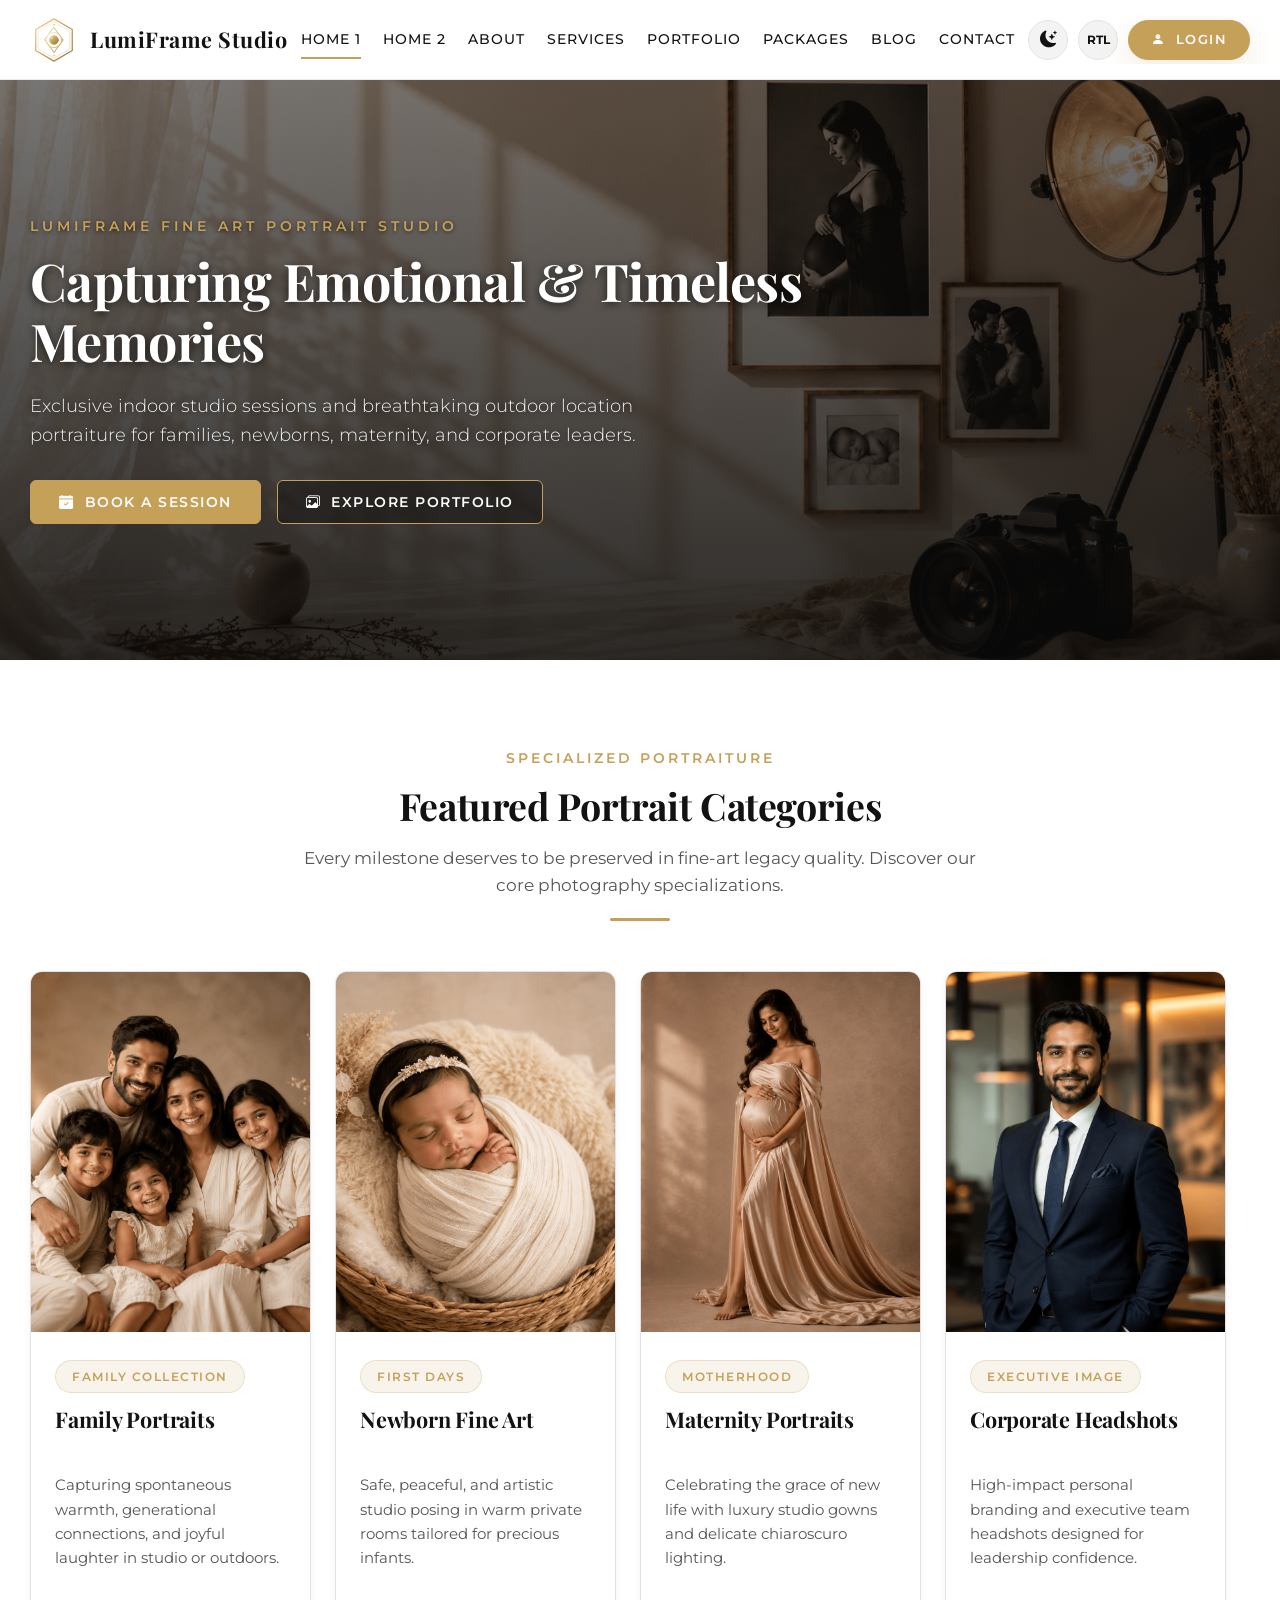
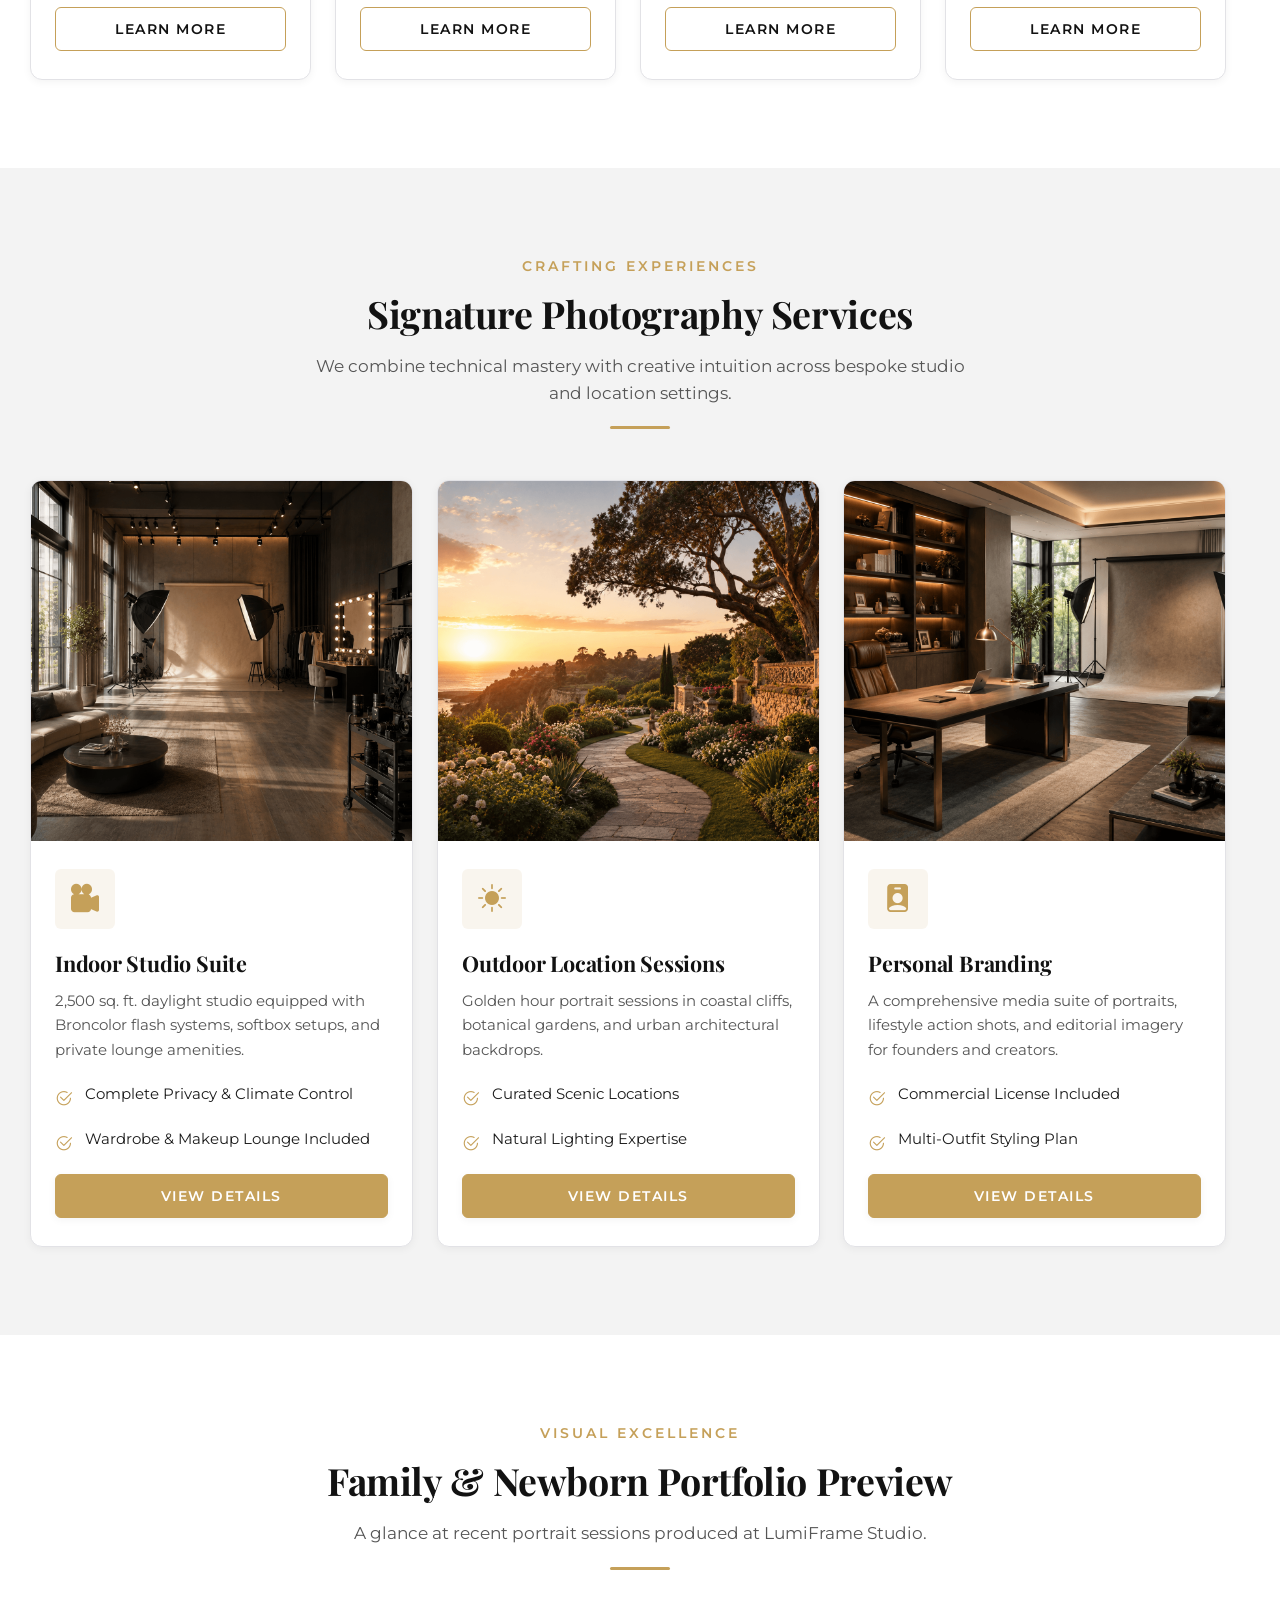
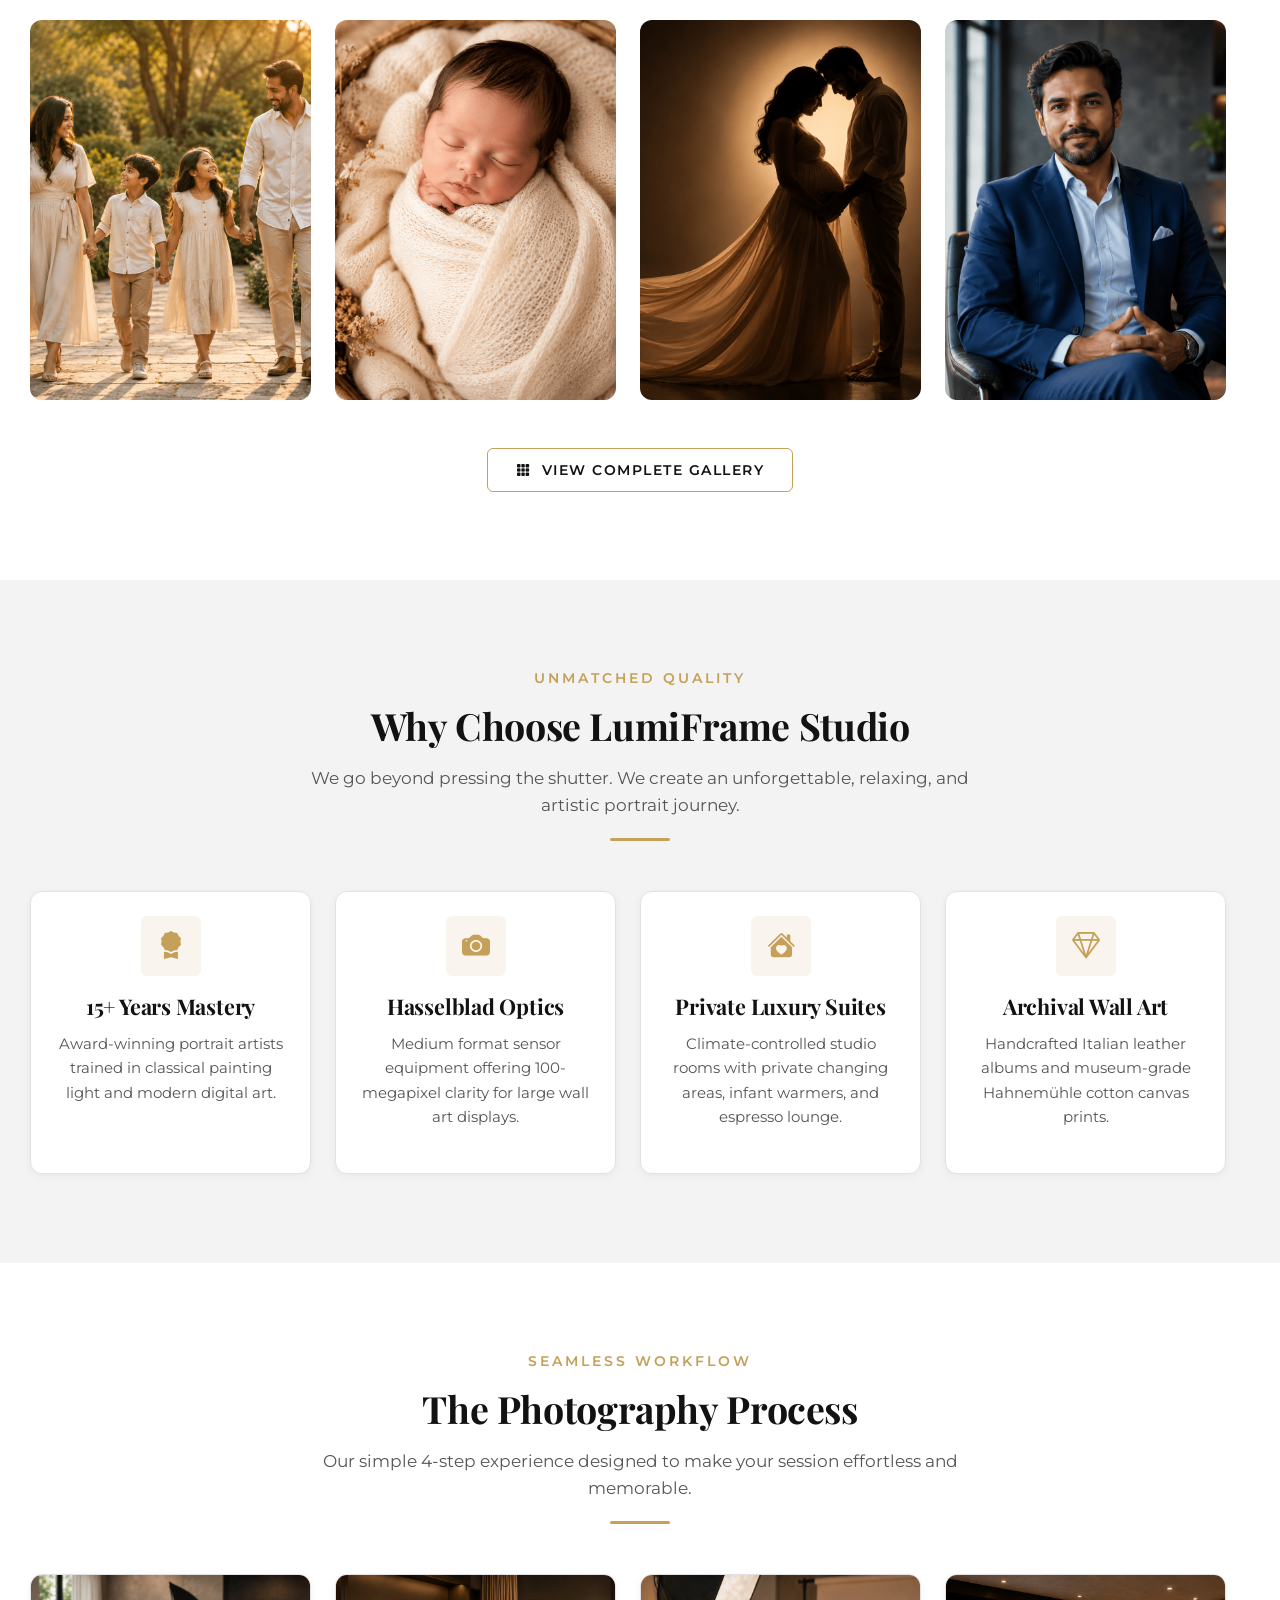
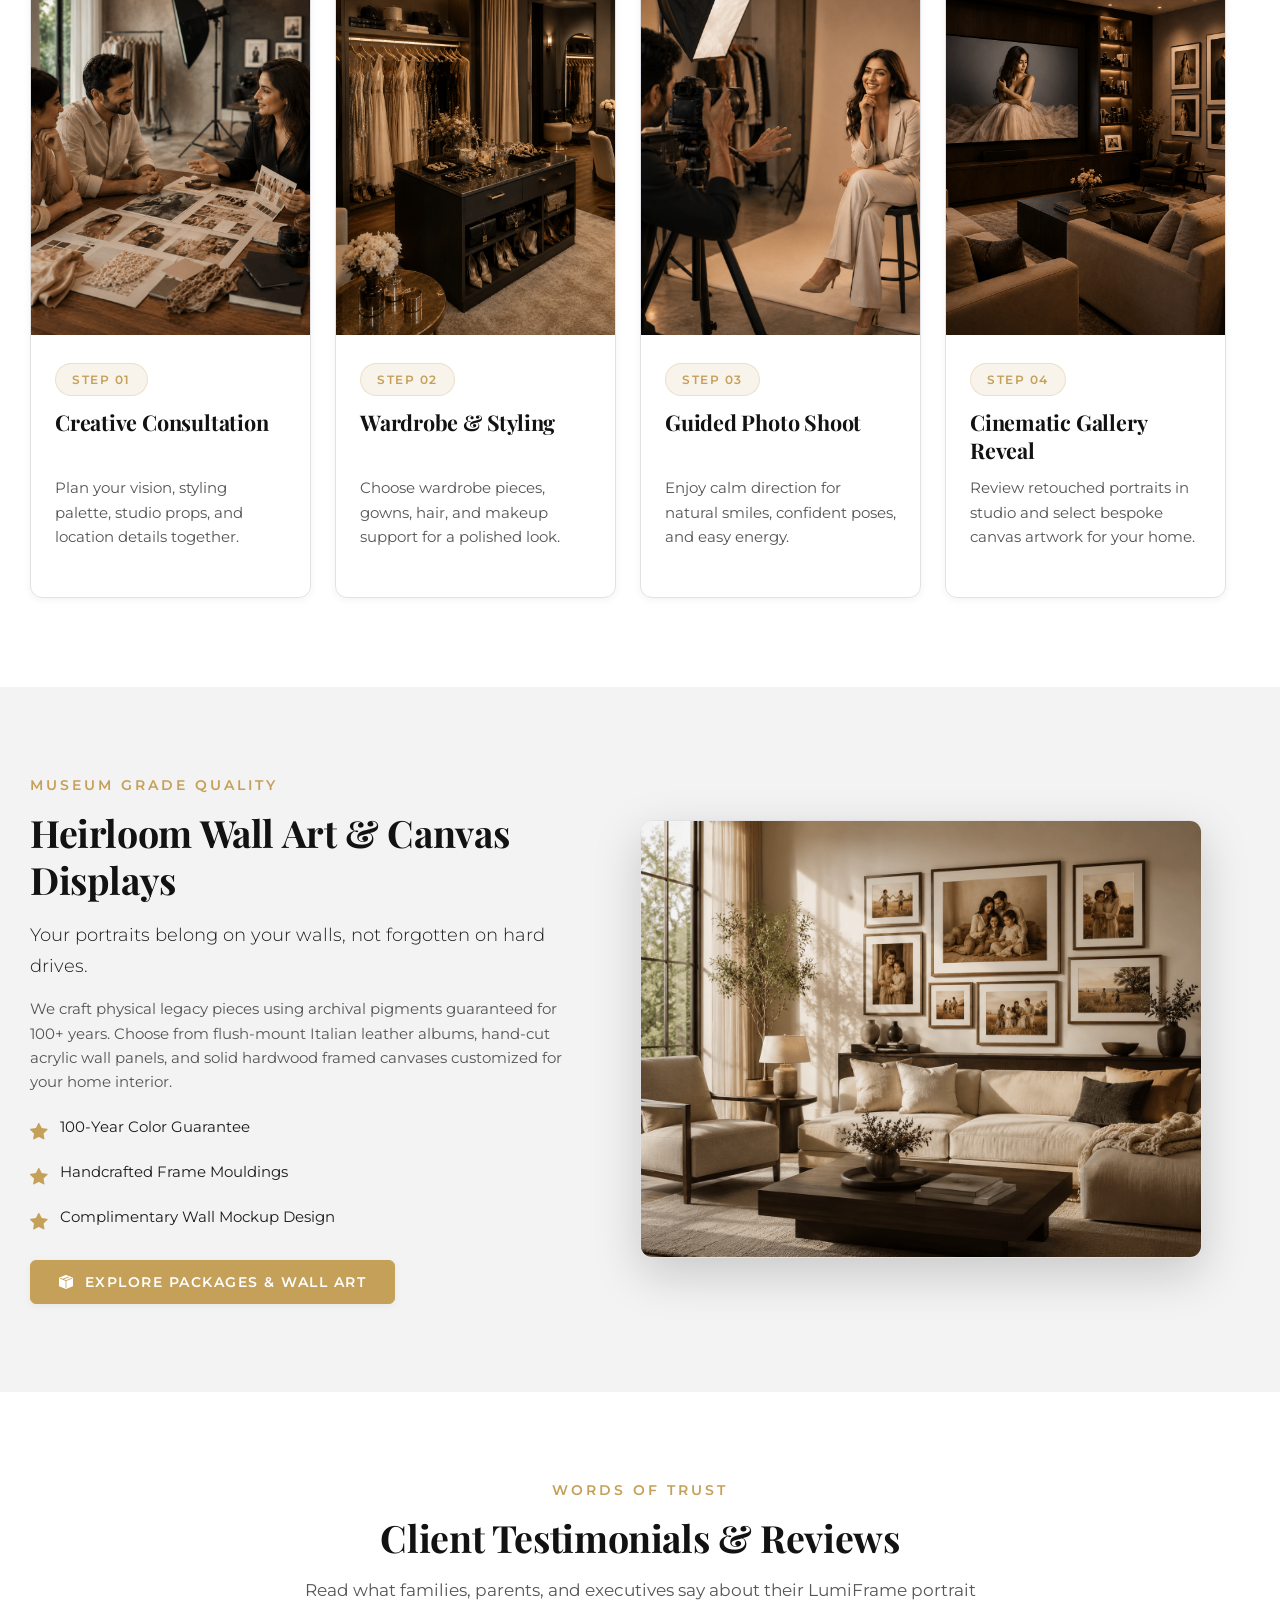
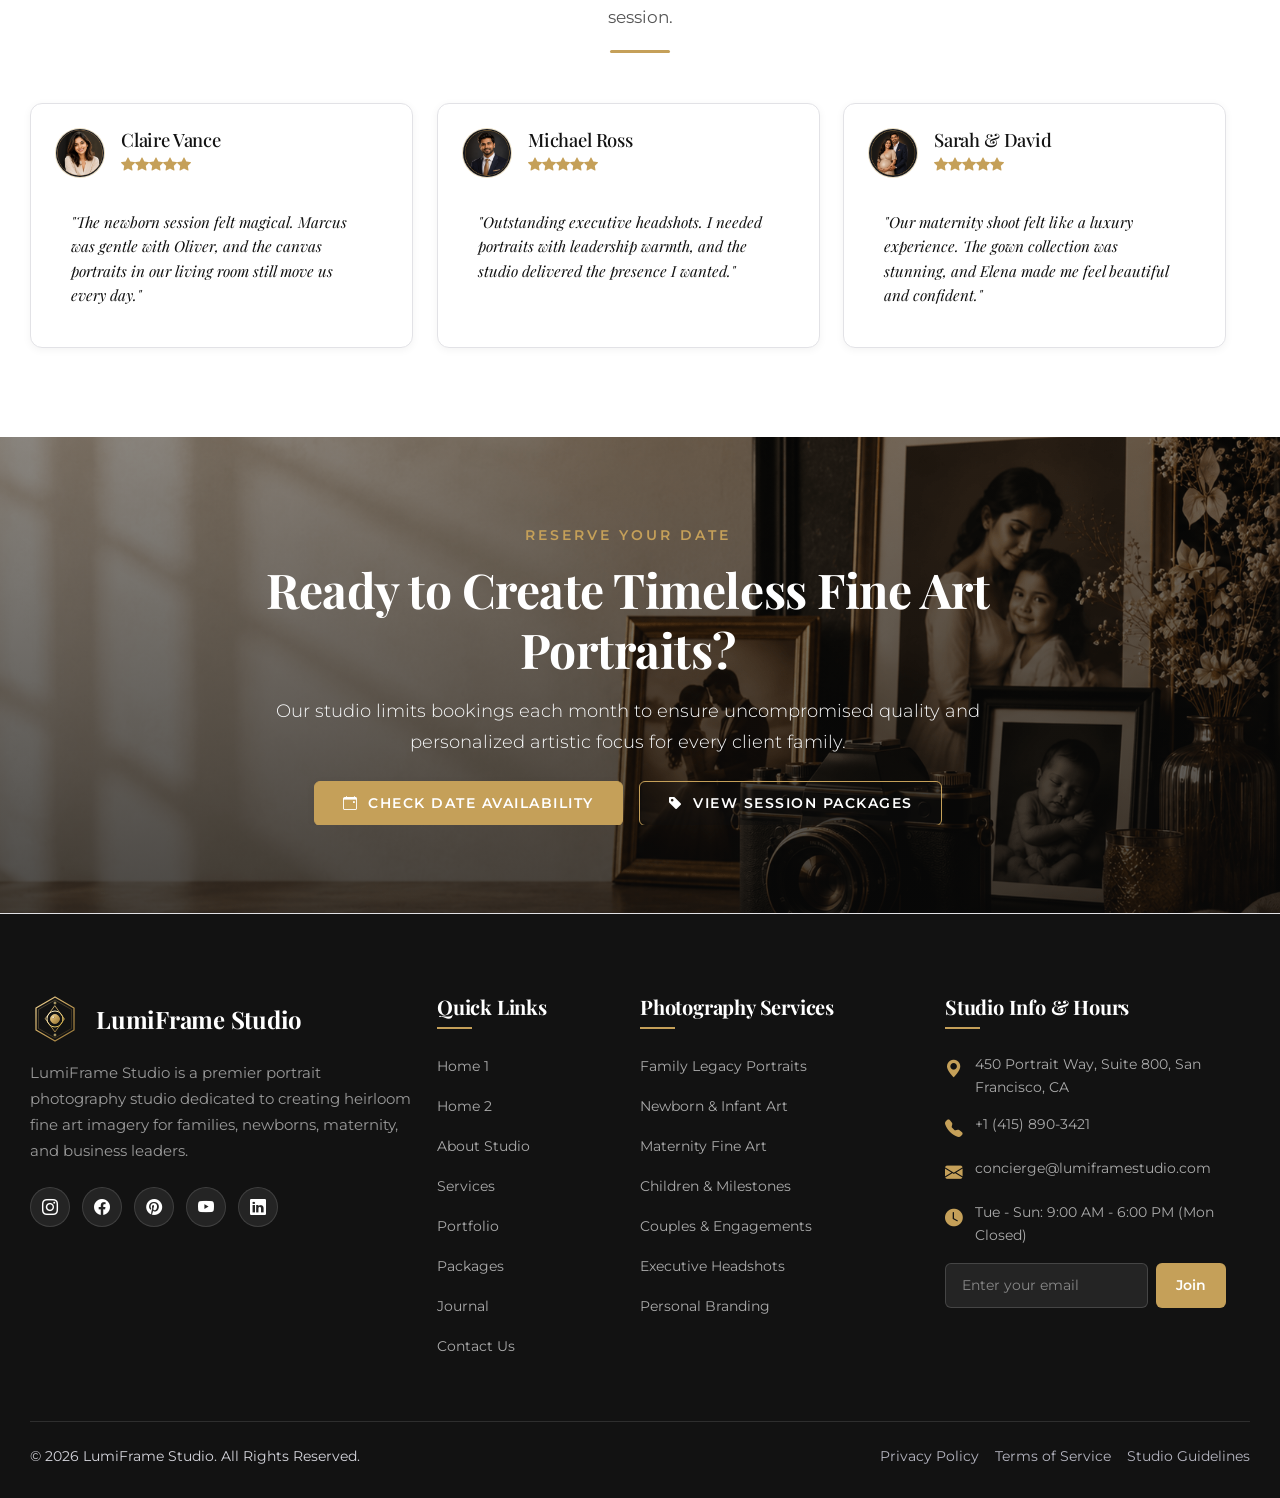
==== commit 67bd5ec3: "intial stage changes committed" ====
--- a/index.html
+++ b/index.html
@@ -1,10 +1,12 @@
 <!DOCTYPE html>
 <html lang="en" data-theme="dark" data-bs-theme="dark" dir="ltr">
+
 <head>
   <meta charset="UTF-8">
   <meta name="viewport" content="width=device-width, initial-scale=1.0">
   <title>LumiFrame Studio - Luxury Photography &amp; Portrait Service</title>
-  <meta name="description" content="LumiFrame Studio is a premier portrait photography studio offering fine-art family, newborn, maternity, corporate headshots, and personal branding portraiture.">
+  <meta name="description"
+    content="LumiFrame Studio is a premier portrait photography studio offering fine-art family, newborn, maternity, corporate headshots, and personal branding portraiture.">
   <link rel="icon" type="image/png" href="assets/images/common/lumi_icon.png">
 
   <!-- Bootstrap 5 & Icons -->
@@ -33,13 +35,14 @@
   <link rel="stylesheet" href="assets/css/mobile.css">
   <link rel="stylesheet" href="assets/css/responsive-patch.css">
 </head>
+
 <body>
 
   <!-- Sticky Full-Width Navbar -->
   <header class="site-header">
     <div class="container header-container">
       <a href="index.html" class="header-brand" id="headerLogoLink">
-        <img src="assets/images/common/lumi_logo.png" alt="LumiFrame Studio Logo" class="brand-logo">
+        <img src="assets/images/common/lumi_logo.svg" alt="LumiFrame Studio Logo" class="brand-logo">
         <span class="brand-name">LumiFrame Studio</span>
       </a>
 
@@ -57,10 +60,12 @@
       </nav>
 
       <div class="header-controls">
-        <button type="button" class="icon-toggle-btn theme-toggle-btn d-none d-xl-inline-flex" title="Toggle Theme" id="themeToggleBtn">
+        <button type="button" class="icon-toggle-btn theme-toggle-btn d-none d-xl-inline-flex" title="Toggle Theme"
+          id="themeToggleBtn">
           <i class="bi bi-moon-stars-fill"></i>
         </button>
-        <button type="button" class="icon-toggle-btn rtl-toggle-btn d-none d-xl-inline-flex" title="Toggle RTL/LTR" id="rtlToggleBtn">
+        <button type="button" class="icon-toggle-btn rtl-toggle-btn d-none d-xl-inline-flex" title="Toggle RTL/LTR"
+          id="rtlToggleBtn">
           <span class="rtl-label" style="font-size:0.75rem; font-weight:700;">RTL</span>
         </button>
         <a href="login.html" class="btn btn-header-login d-none d-xl-inline-flex" id="headerLoginBtn">
@@ -78,8 +83,9 @@
   <aside class="mobile-nav-drawer" id="mobileDrawer">
     <div class="mobile-drawer-header">
       <a href="index.html" class="d-flex align-items-center gap-2 text-decoration-none">
-        <img src="assets/images/common/lumi_logo.png" alt="LumiFrame Studio" style="height:36px;">
-        <span class="font-heading fw-bold" style="font-size:1.15rem; color:var(--heading-color);">LumiFrame Studio</span>
+        <img src="assets/images/common/lumi_logo.svg" alt="LumiFrame Studio" style="height:36px;">
+        <span class="font-heading fw-bold" style="font-size:1.15rem; color:var(--heading-color);">LumiFrame
+          Studio</span>
       </a>
       <button type="button" class="close-drawer-btn" id="closeDrawerBtn"><i class="bi bi-x-lg"></i></button>
     </div>
@@ -96,7 +102,8 @@
     <div class="mobile-drawer-footer">
       <div class="mobile-drawer-toggles">
         <button type="button" class="icon-toggle-btn theme-toggle-btn"><i class="bi bi-moon-stars-fill"></i></button>
-        <button type="button" class="icon-toggle-btn rtl-toggle-btn"><span class="rtl-label" style="font-size:0.75rem; font-weight:700;">RTL</span></button>
+        <button type="button" class="icon-toggle-btn rtl-toggle-btn"><span class="rtl-label"
+            style="font-size:0.75rem; font-weight:700;">RTL</span></button>
       </div>
       <a href="login.html" class="btn btn-primary-gold w-100 mt-2"><i class="bi bi-person-fill"></i> Login</a>
     </div>
@@ -104,16 +111,18 @@
 
   <main>
     <!-- Universal Hero Banner -->
-    <section class="site-banner hero-banner" style="background-image: url('assets/images/home1/hero-banner.jpg');">
+    <section class="site-banner hero-banner" style="background-image: url('assets/images/home1/hero-banner.png');">
       <div class="banner-overlay"></div>
       <div class="container banner-content">
         <div class="row align-items-center">
           <div class="col-lg-8 col-md-10">
             <span class="banner-subtitle animate-fade-up">LumiFrame Fine Art Portrait Studio</span>
             <h1 class="banner-title animate-fade-up">Capturing Emotional &amp; Timeless Memories</h1>
-            <p class="banner-lead animate-fade-up">Exclusive indoor studio sessions and breathtaking outdoor location portraiture for families, newborns, maternity, and corporate leaders.</p>
+            <p class="banner-lead animate-fade-up">Exclusive indoor studio sessions and breathtaking outdoor location
+              portraiture for families, newborns, maternity, and corporate leaders.</p>
             <div class="banner-cta-group animate-fade-up">
-              <a href="contact.html" class="btn btn-primary-gold"><i class="bi bi-calendar-check-fill"></i> Book a Session</a>
+              <a href="contact.html" class="btn btn-primary-gold"><i class="bi bi-calendar-check-fill"></i> Book a
+                Session</a>
               <a href="portfolio.html" class="btn btn-outline-gold"><i class="bi bi-images"></i> Explore Portfolio</a>
             </div>
           </div>
@@ -127,7 +136,8 @@
         <div class="section-header text-center animate-fade-up">
           <span class="section-subtitle">Specialized Portraiture</span>
           <h2 class="section-title">Featured Portrait Categories</h2>
-          <p class="section-description">Every milestone deserves to be preserved in fine-art legacy quality. Discover our core photography specializations.</p>
+          <p class="section-description">Every milestone deserves to be preserved in fine-art legacy quality. Discover
+            our core photography specializations.</p>
           <div class="gold-divider"></div>
         </div>
 
@@ -135,12 +145,13 @@
           <div class="col animate-fade-up">
             <div class="card-custom">
               <div class="card-img-wrapper">
-                <img src="assets/images/home1/cat-family.jpg" alt="Family Portraiture">
+                <img src="assets/images/home1/cat-family.png" alt="Family Portraiture">
               </div>
               <div class="card-body-custom">
                 <span class="badge-tag card-tag">Family Collection</span>
                 <h3 class="card-title-custom">Family Portraits</h3>
-                <p class="card-text-custom">Capturing spontaneous warmth, generational connections, and joyful laughter in studio or outdoors.</p>
+                <p class="card-text-custom">Capturing spontaneous warmth, generational connections, and joyful laughter
+                  in studio or outdoors.</p>
                 <div class="card-footer-custom">
                   <a href="services.html" class="btn btn-outline-gold">Learn More</a>
                 </div>
@@ -151,12 +162,13 @@
           <div class="col animate-fade-up">
             <div class="card-custom">
               <div class="card-img-wrapper">
-                <img src="assets/images/home1/cat-newborn.jpg" alt="Newborn Fine Art">
+                <img src="assets/images/home1/cat-newborn.png" alt="Newborn Fine Art">
               </div>
               <div class="card-body-custom">
                 <span class="badge-tag card-tag">First Days</span>
                 <h3 class="card-title-custom">Newborn Fine Art</h3>
-                <p class="card-text-custom">Safe, peaceful, and artistic studio posing in warm private rooms tailored for precious infants.</p>
+                <p class="card-text-custom">Safe, peaceful, and artistic studio posing in warm private rooms tailored
+                  for precious infants.</p>
                 <div class="card-footer-custom">
                   <a href="services.html" class="btn btn-outline-gold">Learn More</a>
                 </div>
@@ -167,12 +179,13 @@
           <div class="col animate-fade-up">
             <div class="card-custom">
               <div class="card-img-wrapper">
-                <img src="assets/images/home1/cat-maternity.jpg" alt="Maternity Portraiture">
+                <img src="assets/images/home1/cat-maternity.png" alt="Maternity Portraiture">
               </div>
               <div class="card-body-custom">
                 <span class="badge-tag card-tag">Motherhood</span>
                 <h3 class="card-title-custom">Maternity Portraits</h3>
-                <p class="card-text-custom">Celebrating the grace of new life with luxury studio gowns and delicate chiaroscuro lighting.</p>
+                <p class="card-text-custom">Celebrating the grace of new life with luxury studio gowns and delicate
+                  chiaroscuro lighting.</p>
                 <div class="card-footer-custom">
                   <a href="services.html" class="btn btn-outline-gold">Learn More</a>
                 </div>
@@ -183,12 +196,13 @@
           <div class="col animate-fade-up">
             <div class="card-custom">
               <div class="card-img-wrapper">
-                <img src="assets/images/home1/cat-corporate.jpg" alt="Corporate Headshots">
+                <img src="assets/images/home1/cat-corporate.png" alt="Corporate Headshots">
               </div>
               <div class="card-body-custom">
                 <span class="badge-tag card-tag">Executive Image</span>
                 <h3 class="card-title-custom">Corporate Headshots</h3>
-                <p class="card-text-custom">High-impact personal branding and executive team headshots designed for leadership confidence.</p>
+                <p class="card-text-custom">High-impact personal branding and executive team headshots designed for
+                  leadership confidence.</p>
                 <div class="card-footer-custom">
                   <a href="services.html" class="btn btn-outline-gold">Learn More</a>
                 </div>
@@ -205,7 +219,8 @@
         <div class="section-header text-center animate-fade-up">
           <span class="section-subtitle">Crafting Experiences</span>
           <h2 class="section-title">Signature Photography Services</h2>
-          <p class="section-description">We combine technical mastery with creative intuition across bespoke studio and location settings.</p>
+          <p class="section-description">We combine technical mastery with creative intuition across bespoke studio and
+            location settings.</p>
           <div class="gold-divider"></div>
         </div>
 
@@ -213,12 +228,13 @@
           <div class="col animate-fade-up">
             <div class="card-custom">
               <div class="card-img-wrapper">
-                <img src="assets/images/home1/service-indoor.jpg" alt="Indoor Studio Suite">
+                <img src="assets/images/home1/service-indoor.png" alt="Indoor Studio Suite">
               </div>
               <div class="card-body-custom">
                 <div class="card-icon-box"><i class="bi bi-camera-reels-fill"></i></div>
                 <h3 class="card-title-custom">Indoor Studio Suite</h3>
-                <p class="card-text-custom">2,500 sq. ft. daylight studio equipped with Broncolor flash systems, softbox setups, and private lounge amenities.</p>
+                <p class="card-text-custom">2,500 sq. ft. daylight studio equipped with Broncolor flash systems, softbox
+                  setups, and private lounge amenities.</p>
                 <ul class="card-meta-list">
                   <li><i class="bi bi-check2-circle"></i> Complete Privacy &amp; Climate Control</li>
                   <li><i class="bi bi-check2-circle"></i> Wardrobe &amp; Makeup Lounge Included</li>
@@ -233,12 +249,13 @@
           <div class="col animate-fade-up">
             <div class="card-custom">
               <div class="card-img-wrapper">
-                <img src="assets/images/home1/service-outdoor.jpg" alt="Outdoor Location Sessions">
+                <img src="assets/images/home1/service-outdoor.png" alt="Outdoor Location Sessions">
               </div>
               <div class="card-body-custom">
                 <div class="card-icon-box"><i class="bi bi-sun-fill"></i></div>
                 <h3 class="card-title-custom">Outdoor Location Sessions</h3>
-                <p class="card-text-custom">Golden hour portrait sessions in coastal cliffs, botanical gardens, and urban architectural backdrops.</p>
+                <p class="card-text-custom">Golden hour portrait sessions in coastal cliffs, botanical gardens, and
+                  urban architectural backdrops.</p>
                 <ul class="card-meta-list">
                   <li><i class="bi bi-check2-circle"></i> Curated Scenic Locations</li>
                   <li><i class="bi bi-check2-circle"></i> Natural Lighting Expertise</li>
@@ -253,12 +270,13 @@
           <div class="col animate-fade-up">
             <div class="card-custom">
               <div class="card-img-wrapper">
-                <img src="assets/images/home1/service-branding.jpg" alt="Personal Branding">
+                <img src="assets/images/home1/service-branding.png" alt="Personal Branding">
               </div>
               <div class="card-body-custom">
                 <div class="card-icon-box"><i class="bi bi-person-badge-fill"></i></div>
                 <h3 class="card-title-custom">Personal Branding</h3>
-                <p class="card-text-custom">A comprehensive media suite of portraits, lifestyle action shots, and editorial imagery for founders and creators.</p>
+                <p class="card-text-custom">A comprehensive media suite of portraits, lifestyle action shots, and
+                  editorial imagery for founders and creators.</p>
                 <ul class="card-meta-list">
                   <li><i class="bi bi-check2-circle"></i> Commercial License Included</li>
                   <li><i class="bi bi-check2-circle"></i> Multi-Outfit Styling Plan</li>
@@ -286,7 +304,7 @@
         <div class="row g-4 row-cols-1 row-cols-md-2 row-cols-lg-4">
           <div class="col animate-fade-up">
             <div class="portfolio-card">
-              <img src="assets/images/home1/portfolio-1.jpg" alt="The Vance Family">
+              <img src="assets/images/home1/portfolio-1.png" alt="The Vance Family">
               <div class="portfolio-overlay">
                 <span class="portfolio-cat-tag">Outdoor Family</span>
                 <h4 class="portfolio-item-title">The Vance Family</h4>
@@ -297,7 +315,7 @@
 
           <div class="col animate-fade-up">
             <div class="portfolio-card">
-              <img src="assets/images/home1/portfolio-2.jpg" alt="Baby Oliver">
+              <img src="assets/images/home1/portfolio-2.png" alt="Baby Oliver">
               <div class="portfolio-overlay">
                 <span class="portfolio-cat-tag">Newborn Fine Art</span>
                 <h4 class="portfolio-item-title">Baby Oliver (12 Days)</h4>
@@ -308,7 +326,7 @@
 
           <div class="col animate-fade-up">
             <div class="portfolio-card">
-              <img src="assets/images/home1/portfolio-3.jpg" alt="Sophia & Alexander">
+              <img src="assets/images/home1/portfolio-3.png" alt="Sophia & Alexander">
               <div class="portfolio-overlay">
                 <span class="portfolio-cat-tag">Maternity Silhouette</span>
                 <h4 class="portfolio-item-title">Sophia &amp; Alexander</h4>
@@ -319,7 +337,7 @@
 
           <div class="col animate-fade-up">
             <div class="portfolio-card">
-              <img src="assets/images/home1/portfolio-4.jpg" alt="Julian Sterling">
+              <img src="assets/images/home1/portfolio-4.png" alt="Julian Sterling">
               <div class="portfolio-overlay">
                 <span class="portfolio-cat-tag">Executive Portrait</span>
                 <h4 class="portfolio-item-title">Julian Sterling</h4>
@@ -330,7 +348,8 @@
         </div>
 
         <div class="text-center mt-5 animate-fade-up">
-          <a href="portfolio.html" class="btn btn-outline-gold"><i class="bi bi-grid-3x3-gap-fill"></i> View Complete Gallery</a>
+          <a href="portfolio.html" class="btn btn-outline-gold"><i class="bi bi-grid-3x3-gap-fill"></i> View Complete
+            Gallery</a>
         </div>
       </div>
     </section>
@@ -341,7 +360,8 @@
         <div class="section-header text-center animate-fade-up">
           <span class="section-subtitle">Unmatched Quality</span>
           <h2 class="section-title">Why Choose LumiFrame Studio</h2>
-          <p class="section-description">We go beyond pressing the shutter. We create an unforgettable, relaxing, and artistic portrait journey.</p>
+          <p class="section-description">We go beyond pressing the shutter. We create an unforgettable, relaxing, and
+            artistic portrait journey.</p>
           <div class="gold-divider"></div>
         </div>
 
@@ -350,7 +370,8 @@
             <div class="card-custom text-center p-4">
               <div class="card-icon-box mx-auto mb-3"><i class="bi bi-award-fill"></i></div>
               <h3 class="card-title-custom">15+ Years Mastery</h3>
-              <p class="card-text-custom">Award-winning portrait artists trained in classical painting light and modern digital art.</p>
+              <p class="card-text-custom">Award-winning portrait artists trained in classical painting light and modern
+                digital art.</p>
             </div>
           </div>
 
@@ -358,7 +379,8 @@
             <div class="card-custom text-center p-4">
               <div class="card-icon-box mx-auto mb-3"><i class="bi bi-camera-fill"></i></div>
               <h3 class="card-title-custom">Hasselblad Optics</h3>
-              <p class="card-text-custom">Medium format sensor equipment offering 100-megapixel clarity for large wall art displays.</p>
+              <p class="card-text-custom">Medium format sensor equipment offering 100-megapixel clarity for large wall
+                art displays.</p>
             </div>
           </div>
 
@@ -366,7 +388,8 @@
             <div class="card-custom text-center p-4">
               <div class="card-icon-box mx-auto mb-3"><i class="bi bi-house-heart-fill"></i></div>
               <h3 class="card-title-custom">Private Luxury Suites</h3>
-              <p class="card-text-custom">Climate-controlled studio rooms with private changing areas, infant warmers, and espresso lounge.</p>
+              <p class="card-text-custom">Climate-controlled studio rooms with private changing areas, infant warmers,
+                and espresso lounge.</p>
             </div>
           </div>
 
@@ -374,7 +397,8 @@
             <div class="card-custom text-center p-4">
               <div class="card-icon-box mx-auto mb-3"><i class="bi bi-gem"></i></div>
               <h3 class="card-title-custom">Archival Wall Art</h3>
-              <p class="card-text-custom">Handcrafted Italian leather albums and museum-grade Hahnemühle cotton canvas prints.</p>
+              <p class="card-text-custom">Handcrafted Italian leather albums and museum-grade Hahnemühle cotton canvas
+                prints.</p>
             </div>
           </div>
         </div>
@@ -387,7 +411,8 @@
         <div class="section-header text-center animate-fade-up">
           <span class="section-subtitle">Seamless Workflow</span>
           <h2 class="section-title">The Photography Process</h2>
-          <p class="section-description">Our simple 4-step experience designed to make your session effortless and memorable.</p>
+          <p class="section-description">Our simple 4-step experience designed to make your session effortless and
+            memorable.</p>
           <div class="gold-divider"></div>
         </div>
 
@@ -395,51 +420,56 @@
           <div class="col animate-fade-up">
             <div class="card-custom">
               <div class="card-img-wrapper">
-                <img src="assets/images/home1/process-consultation.jpg" alt="Creative Consultation">
+                <img src="assets/images/home1/process-consultation.png" alt="Creative Consultation">
               </div>
               <div class="card-body-custom">
                 <span class="badge-tag card-tag">Step 01</span>
                 <h3 class="card-title-custom">Creative Consultation</h3>
-                <p class="card-text-custom">Plan your vision, styling palette, studio props, and location details together.</p>
-              </div>
-            </div>
-          </div>
-
-          <div class="col animate-fade-up">
-            <div class="card-custom">
-              <div class="card-img-wrapper">
-                <img src="assets/images/home1/process-styling.jpg" alt="Wardrobe & Styling">
+                <p class="card-text-custom">Plan your vision, styling palette, studio props, and location details
+                  together.</p>
+              </div>
+            </div>
+          </div>
+
+          <div class="col animate-fade-up">
+            <div class="card-custom">
+              <div class="card-img-wrapper">
+                <img src="assets/images/home1/process-styling.png" alt="Wardrobe & Styling">
               </div>
               <div class="card-body-custom">
                 <span class="badge-tag card-tag">Step 02</span>
                 <h3 class="card-title-custom">Wardrobe &amp; Styling</h3>
-                <p class="card-text-custom">Choose wardrobe pieces, gowns, hair, and makeup support for a polished look.</p>
-              </div>
-            </div>
-          </div>
-
-          <div class="col animate-fade-up">
-            <div class="card-custom">
-              <div class="card-img-wrapper">
-                <img src="assets/images/home1/process-session.jpg" alt="Guided Photo Shoot">
+                <p class="card-text-custom">Choose wardrobe pieces, gowns, hair, and makeup support for a polished look.
+                </p>
+              </div>
+            </div>
+          </div>
+
+          <div class="col animate-fade-up">
+            <div class="card-custom">
+              <div class="card-img-wrapper">
+                <img src="assets/images/home1/process-session.png" alt="Guided Photo Shoot">
               </div>
               <div class="card-body-custom">
                 <span class="badge-tag card-tag">Step 03</span>
                 <h3 class="card-title-custom">Guided Photo Shoot</h3>
-                <p class="card-text-custom">Enjoy calm direction for natural smiles, confident poses, and easy energy.</p>
-              </div>
-            </div>
-          </div>
-
-          <div class="col animate-fade-up">
-            <div class="card-custom">
-              <div class="card-img-wrapper">
-                <img src="assets/images/home1/process-reveal.jpg" alt="Cinematic Reveal">
+                <p class="card-text-custom">Enjoy calm direction for natural smiles, confident poses, and easy energy.
+                </p>
+              </div>
+            </div>
+          </div>
+
+          <div class="col animate-fade-up">
+            <div class="card-custom">
+              <div class="card-img-wrapper">
+                <img src="assets/images/home1/process-reveal.png" alt="Cinematic Reveal">
               </div>
               <div class="card-body-custom">
                 <span class="badge-tag card-tag">Step 04</span>
                 <h3 class="card-title-custom">Cinematic Gallery Reveal</h3>
-                <p class="card-text-custom"><span class="process-copy-default">Review retouched portraits in studio and select bespoke canvas artwork.</span><span class="process-copy-wide">Review retouched portraits in studio and select bespoke canvas artwork for your home.</span></p>
+                <p class="card-text-custom"><span class="process-copy-default">Review retouched portraits in studio and
+                    select bespoke canvas artwork.</span><span class="process-copy-wide">Review retouched portraits in
+                    studio and select bespoke canvas artwork for your home.</span></p>
               </div>
             </div>
           </div>
@@ -455,17 +485,20 @@
             <span class="section-subtitle">Museum Grade Quality</span>
             <h2 class="section-title">Heirloom Wall Art &amp; Canvas Displays</h2>
             <p class="lead-text">Your portraits belong on your walls, not forgotten on hard drives.</p>
-            <p class="card-text-custom">We craft physical legacy pieces using archival pigments guaranteed for 100+ years. Choose from flush-mount Italian leather albums, hand-cut acrylic wall panels, and solid hardwood framed canvases customized for your home interior.</p>
+            <p class="card-text-custom">We craft physical legacy pieces using archival pigments guaranteed for 100+
+              years. Choose from flush-mount Italian leather albums, hand-cut acrylic wall panels, and solid hardwood
+              framed canvases customized for your home interior.</p>
             <ul class="card-meta-list mb-4">
               <li><i class="bi bi-star-fill text-gold"></i> 100-Year Color Guarantee</li>
               <li><i class="bi bi-star-fill text-gold"></i> Handcrafted Frame Mouldings</li>
               <li><i class="bi bi-star-fill text-gold"></i> Complimentary Wall Mockup Design</li>
             </ul>
-            <a href="packages.html" class="btn btn-primary-gold"><i class="bi bi-box-seam-fill"></i> Explore Packages &amp; Wall Art</a>
+            <a href="packages.html" class="btn btn-primary-gold"><i class="bi bi-box-seam-fill"></i> Explore Packages
+              &amp; Wall Art</a>
           </div>
           <div class="col-lg-6 animate-fade-up">
             <div class="card-custom overflow-hidden shadow-lg">
-              <img src="assets/images/home1/wall-art-preview.jpg" alt="Heirloom Wall Art Display" class="img-fluid">
+              <img src="assets/images/home1/wall-art-preview.png" alt="Heirloom Wall Art Display" class="img-fluid">
             </div>
           </div>
         </div>
@@ -478,7 +511,8 @@
         <div class="section-header text-center animate-fade-up">
           <span class="section-subtitle">Words of Trust</span>
           <h2 class="section-title">Client Testimonials &amp; Reviews</h2>
-          <p class="section-description">Read what families, parents, and executives say about their LumiFrame portrait session.</p>
+          <p class="section-description">Read what families, parents, and executives say about their LumiFrame portrait
+            session.</p>
           <div class="gold-divider"></div>
         </div>
 
@@ -486,14 +520,16 @@
           <div class="col animate-fade-up">
             <div class="card-custom p-4">
               <div class="d-flex align-items-center gap-3 mb-3">
-                <img src="assets/images/home1/testimonial-1.jpg" alt="Claire Vance" class="testimonial-avatar">
+                <img src="assets/images/home1/testimonial-1.png" alt="Claire Vance" class="testimonial-avatar">
                 <div>
                   <h4 class="h5 mb-0" style="color:var(--heading-color);">Claire Vance</h4>
-                  <small class="text-gold"><i class="bi bi-star-fill"></i><i class="bi bi-star-fill"></i><i class="bi bi-star-fill"></i><i class="bi bi-star-fill"></i><i class="bi bi-star-fill"></i></small>
+                  <small class="text-gold"><i class="bi bi-star-fill"></i><i class="bi bi-star-fill"></i><i
+                      class="bi bi-star-fill"></i><i class="bi bi-star-fill"></i><i class="bi bi-star-fill"></i></small>
                 </div>
               </div>
               <blockquote class="quote-artistic testimonial-quote my-2 py-2 px-3 border-0 bg-transparent">
-                "The newborn session felt magical. Marcus was gentle with Oliver, and the canvas portraits in our living room still move us every day."
+                "The newborn session felt magical. Marcus was gentle with Oliver, and the canvas portraits in our living
+                room still move us every day."
               </blockquote>
             </div>
           </div>
@@ -501,14 +537,16 @@
           <div class="col animate-fade-up">
             <div class="card-custom p-4">
               <div class="d-flex align-items-center gap-3 mb-3">
-                <img src="assets/images/home1/testimonial-2.jpg" alt="Michael Ross" class="testimonial-avatar">
+                <img src="assets/images/home1/testimonial-2.png" alt="Michael Ross" class="testimonial-avatar">
                 <div>
                   <h4 class="h5 mb-0" style="color:var(--heading-color);">Michael Ross</h4>
-                  <small class="text-gold"><i class="bi bi-star-fill"></i><i class="bi bi-star-fill"></i><i class="bi bi-star-fill"></i><i class="bi bi-star-fill"></i><i class="bi bi-star-fill"></i></small>
+                  <small class="text-gold"><i class="bi bi-star-fill"></i><i class="bi bi-star-fill"></i><i
+                      class="bi bi-star-fill"></i><i class="bi bi-star-fill"></i><i class="bi bi-star-fill"></i></small>
                 </div>
               </div>
               <blockquote class="quote-artistic testimonial-quote my-2 py-2 px-3 border-0 bg-transparent">
-                "Outstanding executive headshots. I needed portraits with leadership warmth, and the studio delivered the presence I wanted."
+                "Outstanding executive headshots. I needed portraits with leadership warmth, and the studio delivered
+                the presence I wanted."
               </blockquote>
             </div>
           </div>
@@ -516,14 +554,16 @@
           <div class="col animate-fade-up">
             <div class="card-custom p-4">
               <div class="d-flex align-items-center gap-3 mb-3">
-                <img src="assets/images/home1/testimonial-3.jpg" alt="Sarah &amp; David" class="testimonial-avatar">
+                <img src="assets/images/home1/testimonial-3.png" alt="Sarah &amp; David" class="testimonial-avatar">
                 <div>
                   <h4 class="h5 mb-0" style="color:var(--heading-color);">Sarah &amp; David</h4>
-                  <small class="text-gold"><i class="bi bi-star-fill"></i><i class="bi bi-star-fill"></i><i class="bi bi-star-fill"></i><i class="bi bi-star-fill"></i><i class="bi bi-star-fill"></i></small>
+                  <small class="text-gold"><i class="bi bi-star-fill"></i><i class="bi bi-star-fill"></i><i
+                      class="bi bi-star-fill"></i><i class="bi bi-star-fill"></i><i class="bi bi-star-fill"></i></small>
                 </div>
               </div>
               <blockquote class="quote-artistic testimonial-quote my-2 py-2 px-3 border-0 bg-transparent">
-                "Our maternity shoot felt like a luxury experience. The gown collection was stunning, and Elena made me feel beautiful and confident."
+                "Our maternity shoot felt like a luxury experience. The gown collection was stunning, and Elena made me
+                feel beautiful and confident."
               </blockquote>
             </div>
           </div>
@@ -532,17 +572,21 @@
     </section>
 
     <!-- CTA SECTION (Date-Availability CTA) -->
-    <section class="section-padding text-center position-relative overflow-hidden" style="background: url('assets/images/home1/cta-bg.jpg') center/cover no-repeat;">
+    <section class="section-padding text-center position-relative overflow-hidden"
+      style="background: url('assets/images/home1/cta-bg.png') center/cover no-repeat;">
       <div class="banner-overlay" style="opacity:0.85;"></div>
       <div class="container position-relative z-2">
         <div class="row justify-content-center">
           <div class="col-lg-8 animate-fade-up">
             <span class="section-subtitle text-gold">Reserve Your Date</span>
             <h2 class="text-white font-heading display-5 fw-bold mb-3">Ready to Create Timeless Fine Art Portraits?</h2>
-            <p class="text-light mb-4 lead-text">Our studio limits bookings each month to ensure uncompromised quality and personalized artistic focus for every client family.</p>
+            <p class="text-light mb-4 lead-text">Our studio limits bookings each month to ensure uncompromised quality
+              and personalized artistic focus for every client family.</p>
             <div class="d-flex justify-content-center gap-3 flex-wrap">
-              <a href="contact.html" class="btn btn-primary-gold"><i class="bi bi-calendar-event"></i> Check Date Availability</a>
-              <a href="packages.html" class="btn btn-outline-gold text-white"><i class="bi bi-tag-fill"></i> View Session Packages</a>
+              <a href="contact.html" class="btn btn-primary-gold"><i class="bi bi-calendar-event"></i> Check Date
+                Availability</a>
+              <a href="packages.html" class="btn btn-outline-gold text-white"><i class="bi bi-tag-fill"></i> View
+                Session Packages</a>
             </div>
           </div>
         </div>
@@ -556,10 +600,11 @@
       <div class="row g-4">
         <div class="col-lg-4 col-md-6">
           <div class="d-flex align-items-center gap-3 mb-3">
-            <img src="assets/images/common/lumi_logo.png" alt="LumiFrame Studio" class="footer-brand-img mb-0">
+            <img src="assets/images/common/lumi_logo.svg" alt="LumiFrame Studio" class="footer-brand-img mb-0">
             <span class="font-heading fw-bold text-white fs-4">LumiFrame Studio</span>
           </div>
-          <p class="footer-desc">LumiFrame Studio is a premier portrait photography studio dedicated to creating heirloom fine art imagery for families, newborns, maternity, and business leaders.</p>
+          <p class="footer-desc">LumiFrame Studio is a premier portrait photography studio dedicated to creating
+            heirloom fine art imagery for families, newborns, maternity, and business leaders.</p>
           <div class="footer-social-links">
             <a href="#" class="social-icon-link" aria-label="Instagram"><i class="bi bi-instagram"></i></a>
             <a href="#" class="social-icon-link" aria-label="Facebook"><i class="bi bi-facebook"></i></a>
@@ -624,9 +669,12 @@
 
   <!-- Lightbox Modal -->
   <div class="lightbox-modal" id="lightboxModal">
-    <button type="button" class="lightbox-btn lightbox-close-btn" aria-label="Close Lightbox"><i class="bi bi-x-lg"></i></button>
-    <button type="button" class="lightbox-btn lightbox-prev-btn" aria-label="Previous Image"><i class="bi bi-chevron-left"></i></button>
-    <button type="button" class="lightbox-btn lightbox-next-btn" aria-label="Next Image"><i class="bi bi-chevron-right"></i></button>
+    <button type="button" class="lightbox-btn lightbox-close-btn" aria-label="Close Lightbox"><i
+        class="bi bi-x-lg"></i></button>
+    <button type="button" class="lightbox-btn lightbox-prev-btn" aria-label="Previous Image"><i
+        class="bi bi-chevron-left"></i></button>
+    <button type="button" class="lightbox-btn lightbox-next-btn" aria-label="Next Image"><i
+        class="bi bi-chevron-right"></i></button>
     <div class="lightbox-content-wrapper">
       <img src="" alt="Lightbox View" class="lightbox-img">
       <div class="lightbox-caption">
@@ -644,4 +692,5 @@
   <script src="assets/js/portfolio.js"></script>
   <script src="assets/js/booking.js"></script>
 </body>
-</html>
+
+</html>
--- a/assets/css/footer.css
+++ b/assets/css/footer.css
@@ -189,9 +189,9 @@
 .footer-bottom {
   margin-top: 60px;
   padding-top: 24px;
-  border-top: 1px solid rgba(255, 255, 255, 0.08);
+  border-top: 1px solid rgba(255, 255, 255, 0.12);
   font-size: 0.85rem;
-  color: #777777;
+  color: #CCCCCC;
   display: flex;
   justify-content: space-between;
   align-items: center;
@@ -200,13 +200,19 @@
   overflow-wrap: break-word;
 }
 
+.footer-bottom p {
+  color: #CCCCCC;
+  margin-bottom: 0;
+}
+
 .footer-bottom a {
-  color: #999999;
+  color: #B5B5C0;
 }
 
 .footer-bottom a:hover {
   color: var(--primary-color);
 }
+
 
 /* ─── Responsive Footer ─── */
 
--- a/assets/css/banner.css
+++ b/assets/css/banner.css
@@ -200,8 +200,10 @@
 
 .home2-hero-preview-card img {
   width: 100%;
-  height: 400px;
-  object-fit: cover;
+  height: auto;
+  max-height: 520px;
+  object-fit: contain;
+  object-position: center;
   border-radius: var(--radius-md);
   display: block;
 }
--- a/assets/css/dark-theme.css
+++ b/assets/css/dark-theme.css
@@ -1,9 +1,75 @@
 /* ==========================================================================
-   LumiFrame Studio - Dark Theme Explicit Styles
-   High Contrast Obsidian & Fine-Art Gold Palette
+   LumiFrame Studio - Comprehensive Theme Controller (Light & Dark Switching)
+   Seamless, High-Contrast Color Palette Transitioning
    ========================================================================== */
 
-[data-theme="dark"], html[data-bs-theme="dark"] {
+/* ─── Light Theme Explicit Rules ─── */
+[data-theme="light"],
+html[data-bs-theme="light"] {
+  --bg-main: #FAFAFA;
+  --bg-surface: #FFFFFF;
+  --bg-surface-secondary: #F3F3F3;
+  --bg-card: #FFFFFF;
+  --bg-header: rgba(255, 255, 255, 0.95);
+  --bg-footer: #121212;
+
+  --text-main: #1C1C1C;
+  --text-muted: #555555;
+  --text-light: #888888;
+  --heading-color: #121212;
+  --border-color: #E2E2E6;
+  --shadow-sm: 0 2px 8px rgba(0, 0, 0, 0.05);
+}
+
+[data-theme="light"] body,
+html[data-bs-theme="light"] body {
+  background-color: var(--bg-main) !important;
+  color: var(--text-main) !important;
+}
+
+[data-theme="light"] .card-custom,
+html[data-bs-theme="light"] .card-custom {
+  background-color: var(--bg-card) !important;
+  border-color: var(--border-color) !important;
+  color: var(--text-main) !important;
+}
+
+[data-theme="light"] .brand-name,
+html[data-bs-theme="light"] .brand-name,
+[data-theme="light"] .nav-link,
+html[data-bs-theme="light"] .nav-link {
+  color: var(--heading-color) !important;
+}
+
+[data-theme="light"] .form-control-custom,
+[data-theme="light"] .form-select-custom,
+html[data-bs-theme="light"] .form-control-custom,
+html[data-bs-theme="light"] .form-select-custom {
+  background-color: #FFFFFF !important;
+  color: #121212 !important;
+  border-color: #E2E2E6 !important;
+}
+
+[data-theme="light"] .form-control-custom::placeholder,
+html[data-bs-theme="light"] .form-control-custom::placeholder {
+  color: #888888 !important;
+}
+
+[data-theme="light"] .accordion-button,
+html[data-bs-theme="light"] .accordion-button {
+  color: var(--heading-color) !important;
+  background-color: transparent !important;
+}
+
+[data-theme="light"] .site-header,
+html[data-bs-theme="light"] .site-header {
+  background-color: var(--bg-header) !important;
+  border-bottom-color: rgba(0, 0, 0, 0.08) !important;
+}
+
+/* ─── Dark Theme Explicit Rules ─── */
+[data-theme="dark"],
+html[data-bs-theme="dark"] {
   --bg-main: #0B0B0C;
   --bg-surface: #141416;
   --bg-surface-secondary: #1C1C1F;
@@ -13,26 +79,74 @@
 
   --text-main: #E5E5E8;
   --text-muted: #A0A0A5;
+  --text-light: #777780;
   --heading-color: #FFFFFF;
   --border-color: #28282C;
+  --shadow-sm: 0 2px 8px rgba(0, 0, 0, 0.4);
+}
+
+[data-theme="dark"] body,
+html[data-bs-theme="dark"] body {
+  background-color: var(--bg-main) !important;
+  color: var(--text-main) !important;
 }
 
 [data-theme="dark"] .card-custom,
 html[data-bs-theme="dark"] .card-custom {
-  background-color: var(--bg-card);
-  border-color: var(--border-color);
+  background-color: var(--bg-card) !important;
+  border-color: var(--border-color) !important;
+  color: var(--text-main) !important;
+}
+
+[data-theme="dark"] .brand-name,
+html[data-bs-theme="dark"] .brand-name,
+[data-theme="dark"] .nav-link,
+html[data-bs-theme="dark"] .nav-link {
+  color: var(--heading-color) !important;
 }
 
 [data-theme="dark"] .form-control-custom,
 [data-theme="dark"] .form-select-custom,
 html[data-bs-theme="dark"] .form-control-custom,
 html[data-bs-theme="dark"] .form-select-custom {
-  background-color: #121214;
-  color: #FFFFFF;
-  border-color: #2A2A30;
+  background-color: #121214 !important;
+  color: #FFFFFF !important;
+  border-color: #2A2A30 !important;
 }
 
 [data-theme="dark"] .form-control-custom::placeholder,
 html[data-bs-theme="dark"] .form-control-custom::placeholder {
-  color: #777780;
+  color: #777780 !important;
 }
+
+[data-theme="dark"] .accordion-button,
+html[data-bs-theme="dark"] .accordion-button {
+  color: #FFFFFF !important;
+  background-color: transparent !important;
+}
+
+[data-theme="dark"] .site-header,
+html[data-bs-theme="dark"] .site-header {
+  background-color: var(--bg-header) !important;
+  border-bottom-color: rgba(255, 255, 255, 0.08) !important;
+}
+
+/* Dark Theme Footer Bottom & Copyright Visibility */
+[data-theme="dark"] .footer-bottom,
+[data-theme="dark"] .footer-bottom p,
+html[data-bs-theme="dark"] .footer-bottom,
+html[data-bs-theme="dark"] .footer-bottom p {
+  color: #D5D5DC !important;
+  opacity: 1 !important;
+}
+
+[data-theme="dark"] .footer-bottom a,
+html[data-bs-theme="dark"] .footer-bottom a {
+  color: #B5B5C0 !important;
+  opacity: 1 !important;
+}
+
+[data-theme="dark"] .footer-bottom a:hover,
+html[data-bs-theme="dark"] .footer-bottom a:hover {
+  color: var(--primary-color) !important;
+}
--- a/assets/css/tablet.css
+++ b/assets/css/tablet.css
@@ -121,10 +121,15 @@
 
 /* ─── iPad Mini (768px–991px): grid centering odd last cards ─── */
 @media (min-width: 768px) and (max-width: 991.98px) {
-  .container {
-    padding-left: 24px;
-    padding-right: 24px;
-  }
+  .container,
+  .container-fluid {
+    padding-left: 24px !important;
+    padding-right: 24px !important;
+    margin-left: auto !important;
+    margin-right: auto !important;
+    width: 100% !important;
+  }
+
 
   /* Fluid banner title */
   .banner-title {
@@ -177,12 +182,16 @@
 }
 
 /* ─── iPad Pro / Large Tablet (1024px–1199px) ─── */
-@media (min-width: 1024px) and (max-width: 1199.98px) {
-  .container {
-    padding-left: 28px;
-    padding-right: 28px;
-    max-width: 980px;
-  }
+@media (min-width: 992px) and (max-width: 1199.98px) {
+  .container,
+  .container-fluid {
+    padding-left: 32px !important;
+    padding-right: 32px !important;
+    margin-left: auto !important;
+    margin-right: auto !important;
+    width: 100% !important;
+  }
+
 
   /* iPad Pro: keep all menu pages inside the menu drawer like iPad Mini */
   .main-nav {
--- a/assets/css/mobile.css
+++ b/assets/css/mobile.css
@@ -21,9 +21,13 @@
   /* Bootstrap container — full bleed with adequate padding */
   .container,
   .container-fluid {
-    padding-left: 16px;
-    padding-right: 16px;
-  }
+    padding-left: 16px !important;
+    padding-right: 16px !important;
+    margin-left: auto !important;
+    margin-right: auto !important;
+    width: 100% !important;
+  }
+
 
   /* ─── Header / Navbar ─── */
   .site-header {
@@ -233,25 +237,35 @@
 
   /* ─── Portfolio Gallery ─── */
   .portfolio-filter-bar {
-    gap: 6px;
-    justify-content: flex-start;
-    overflow-x: auto;           /* horizontal scroll for pills row */
-    overflow-y: hidden;
-    flex-wrap: nowrap;          /* single row with scroll, avoids layout break */
-    padding-bottom: 8px;
-    -webkit-overflow-scrolling: touch;
-    scrollbar-width: none;
-    margin-bottom: 28px;
-  }
-
-  .portfolio-filter-bar::-webkit-scrollbar {
-    display: none;
+    display: flex;
+    flex-wrap: wrap;
+    justify-content: center;
+    align-items: center;
+    row-gap: 10px;
+    column-gap: 8px;
+    margin-bottom: 32px;
+    position: relative;
+    z-index: 5;
+    width: 100%;
   }
 
   /* Prevent pill overflow */
   .btn-filter-pill {
+    width: auto !important;
+    max-width: 100%;
     flex-shrink: 0;
-  }
+    white-space: nowrap;
+    margin: 0;
+    font-size: 0.78rem;
+    padding: 8px 14px;
+    min-height: 38px;
+    line-height: 1.2;
+    display: inline-flex;
+    align-items: center;
+    justify-content: center;
+  }
+
+
 
   /* ─── Lightbox ─── */
   .lightbox-content-wrapper {
@@ -445,8 +459,12 @@
   }
 
   /* Prevent overflow on row with nested content */
-  .row {
-    --bs-gutter-x: 16px;
+  .row,
+  .row[class*="g-"],
+  .row[class*="gx-"] {
+    --bs-gutter-x: 16px !important;
+    margin-left: calc(-0.5 * var(--bs-gutter-x)) !important;
+    margin-right: calc(-0.5 * var(--bs-gutter-x)) !important;
   }
 
   /* Remove horizontal overflow from specific sections */
@@ -458,9 +476,10 @@
 /* ─── Very small phones (≤359px) ─── */
 @media (max-width: 359px) {
   .container {
-    padding-left: 12px;
-    padding-right: 12px;
-  }
+    padding-left: 12px !important;
+    padding-right: 12px !important;
+  }
+
 
   .banner-title {
     font-size: 1.5rem;
--- a/assets/css/responsive-patch.css
+++ b/assets/css/responsive-patch.css
@@ -30,6 +30,7 @@
 
 /* ─── Responsive Header Navigation & Offcanvas Controls (<1200px) ─── */
 @media (max-width: 1199.98px) {
+
   /* iPad Pro, iPad Mini & Mobile: Keep ALL menu pages inside offcanvas menu drawer */
   .main-nav {
     display: none !important;
@@ -66,7 +67,8 @@
 }
 
 .table {
-  min-width: 600px;  /* table won't collapse below this */
+  min-width: 600px;
+  /* table won't collapse below this */
   margin-bottom: 0;
 }
 
@@ -117,7 +119,8 @@
 
 /* ─── Bootstrap rows with gutter fix ─── */
 .row.g-4 {
-  overflow: visible;  /* allow card shadow to show */
+  overflow: visible;
+  /* allow card shadow to show */
 }
 
 /* ─── Full-width CTA section overlay fix ─── */
@@ -128,6 +131,7 @@
 
 /* ─── Service page: grid auto-fills nicely ─── */
 @media (max-width: 767.98px) {
+
   /* Pricing card flex column stack */
   .card-custom .card-price-tag {
     text-align: center;
@@ -150,6 +154,7 @@
 
 /* ─── Contact form grid: full width fields on mobile ─── */
 @media (max-width: 575.98px) {
+
   .col-md-6,
   .col-md-12 {
     flex: 0 0 100%;
@@ -158,14 +163,37 @@
 }
 
 /* ─── Z-Index stacking safety ─── */
-.site-header { z-index: 1050; }
-.nav-backdrop { z-index: 1080; }
-.mobile-nav-drawer { z-index: 1090; }
-.lightbox-modal { z-index: 2000; }
-.lightbox-btn { z-index: 2010; }
-.auth-overlay { z-index: 1; }
-.auth-top-controls { z-index: 10; }
-.auth-card-container { z-index: 5; }
+.site-header {
+  z-index: 1050;
+}
+
+.nav-backdrop {
+  z-index: 1080;
+}
+
+.mobile-nav-drawer {
+  z-index: 1090;
+}
+
+.lightbox-modal {
+  z-index: 2000;
+}
+
+.lightbox-btn {
+  z-index: 2010;
+}
+
+.auth-overlay {
+  z-index: 1;
+}
+
+.auth-top-controls {
+  z-index: 10;
+}
+
+.auth-card-container {
+  z-index: 5;
+}
 
 /* ─── Utility: make stacked CTA button groups flex-wrap ─── */
 .d-flex.gap-3.flex-wrap {
@@ -193,7 +221,7 @@
 
 /* ─── Packages page: force col-lg-6 full width on tablet ─── */
 @media (max-width: 991.98px) {
-  .justify-content-center > .col-lg-6 {
+  .justify-content-center>.col-lg-6 {
     flex: 0 0 100%;
     max-width: 100%;
   }
@@ -287,6 +315,7 @@
   .feature-split-row {
     align-items: center;
   }
+
   .feature-img-card {
     min-height: 440px;
     max-height: 480px;
@@ -298,10 +327,12 @@
   .feature-split-row {
     align-items: center;
   }
+
   .feature-img-card {
     min-height: 420px;
     max-height: 460px;
   }
+
   .card-meta-list li {
     font-size: 0.9rem;
     gap: 10px;
@@ -313,13 +344,16 @@
   .feature-split-row {
     row-gap: 2rem !important;
   }
+
   .feature-img-card {
     min-height: 360px;
     max-height: 400px;
   }
+
   .feature-split-section .col-lg-6 {
     text-align: left;
   }
+
   .card-meta-list {
     gap: 12px;
   }
@@ -330,20 +364,1249 @@
   .feature-split-row {
     row-gap: 1.75rem !important;
   }
+
   .feature-img-card {
     min-height: 250px;
     max-height: 300px;
     border-radius: var(--radius-md);
   }
+
   .card-meta-list {
     gap: 12px;
   }
+
   .card-meta-list li {
     font-size: 0.88rem;
     gap: 10px;
   }
+
   .card-meta-list li i {
     font-size: 1rem;
     margin-top: 2px;
   }
 }
+
+/* ─── Mobile Viewport 360x740 Symmetrical Even Padding Enforcement ─── */
+@media (max-width: 767.98px) {
+
+  /* Guard full page width and prevent asymmetric horizontal overflow */
+  html,
+  body {
+    width: 100% !important;
+    max-width: 100vw !important;
+    overflow-x: hidden !important;
+    margin: 0 !important;
+    padding: 0 !important;
+    box-sizing: border-box !important;
+  }
+
+  /* Force exact, equal left and right padding on all Bootstrap containers */
+  .container,
+  .container-fluid {
+    width: 100% !important;
+    max-width: 100% !important;
+    padding-left: 16px !important;
+    padding-right: 16px !important;
+    margin-left: auto !important;
+    margin-right: auto !important;
+    box-sizing: border-box !important;
+  }
+
+  /* Normalize row negative horizontal margins and column paddings for balanced 16px screen edge inset */
+  .row,
+  .row[class*="g-"],
+  .row[class*="gx-"] {
+    --bs-gutter-x: 16px !important;
+    margin-left: calc(-0.5 * var(--bs-gutter-x)) !important;
+    margin-right: calc(-0.5 * var(--bs-gutter-x)) !important;
+    width: calc(100% + var(--bs-gutter-x)) !important;
+    max-width: calc(100% + var(--bs-gutter-x)) !important;
+    box-sizing: border-box !important;
+  }
+
+  .row>[class*="col-"],
+  .row>.col {
+    padding-left: calc(0.5 * var(--bs-gutter-x)) !important;
+    padding-right: calc(0.5 * var(--bs-gutter-x)) !important;
+    box-sizing: border-box !important;
+  }
+
+  /* Ensure headers, banners, sections, cards and footers retain even horizontal margins */
+  .site-header,
+  .header-container,
+  .site-banner,
+  .banner-content,
+  .site-footer,
+  section,
+  main,
+  article,
+  .card-custom,
+  .auth-card {
+    box-sizing: border-box !important;
+  }
+
+  .header-container {
+    padding-left: 16px !important;
+    padding-right: 16px !important;
+  }
+
+  /* ─── Portfolio Gallery Filter Bar & Grid Overlap Alignment Fix ─── */
+  .portfolio-filter-bar {
+    display: flex !important;
+    flex-wrap: wrap !important;
+    justify-content: center !important;
+    align-items: center !important;
+    row-gap: 10px !important;
+    column-gap: 8px !important;
+    width: 100% !important;
+    max-width: 100% !important;
+    padding: 0 4px !important;
+    margin-bottom: 32px !important;
+    position: relative !important;
+    z-index: 5 !important;
+    box-sizing: border-box !important;
+  }
+
+  .portfolio-filter-bar .btn-filter-pill {
+    width: auto !important;
+    max-width: 100% !important;
+    flex-shrink: 0 !important;
+    white-space: nowrap !important;
+    margin: 0 !important;
+    font-size: 0.78rem !important;
+    padding: 8px 14px !important;
+    min-height: 38px !important;
+    line-height: 1.2 !important;
+    display: inline-flex !important;
+    align-items: center !important;
+    justify-content: center !important;
+    box-sizing: border-box !important;
+  }
+
+
+  #portfolioGrid {
+    position: relative !important;
+    z-index: 1 !important;
+    clear: both !important;
+    margin-top: 0 !important;
+    --bs-gutter-y: 20px !important;
+  }
+
+  #portfolioGrid>.portfolio-item {
+    flex: 0 0 100% !important;
+    max-width: 100% !important;
+    width: 100% !important;
+    transform: none !important;
+    opacity: 1 !important;
+    filter: none !important;
+    margin-bottom: 0 !important;
+  }
+
+  #portfolioGrid>.portfolio-item.hide {
+    display: none !important;
+    visibility: hidden !important;
+    opacity: 0 !important;
+    height: 0 !important;
+    max-height: 0 !important;
+    padding: 0 !important;
+    margin: 0 !important;
+    border: none !important;
+    overflow: hidden !important;
+  }
+
+  .portfolio-card {
+    position: relative !important;
+    width: 100% !important;
+    aspect-ratio: 1 / 1 !important;
+    min-height: 240px !important;
+    border-radius: var(--radius-md) !important;
+    overflow: hidden !important;
+  }
+
+  .testimonial-grid .testimonial-quote {
+    font-size: 0.88rem !important;
+    line-height: 1.65 !important;
+  }
+}
+
+/* ─── Global Footer Copyright Text Visibility Fix for Dark Theme ─── */
+.footer-bottom,
+.footer-bottom p,
+[data-theme="dark"] .footer-bottom,
+[data-theme="dark"] .footer-bottom p,
+html[data-bs-theme="dark"] .footer-bottom,
+html[data-bs-theme="dark"] .footer-bottom p {
+  color: #D5D5DC !important;
+  opacity: 1 !important;
+}
+
+.footer-bottom a,
+[data-theme="dark"] .footer-bottom a,
+html[data-bs-theme="dark"] .footer-bottom a {
+  color: #B5B5C0 !important;
+  opacity: 1 !important;
+}
+
+.footer-bottom a:hover,
+[data-theme="dark"] .footer-bottom a:hover,
+html[data-bs-theme="dark"] .footer-bottom a:hover {
+  color: var(--primary-color) !important;
+}
+
+/* ─── Tablet Viewport 768x1024 Symmetrical Even Padding Enforcement ─── */
+@media (min-width: 768px) and (max-width: 991.98px) {
+
+  /* Guard full page width and prevent asymmetric horizontal overflow */
+  html,
+  body {
+    width: 100% !important;
+    max-width: 100vw !important;
+    overflow-x: hidden !important;
+    margin: 0 !important;
+    padding: 0 !important;
+    box-sizing: border-box !important;
+  }
+
+  /* Force exact, equal left and right padding on all Bootstrap containers */
+  .container,
+  .container-fluid {
+    width: 100% !important;
+    max-width: 100% !important;
+    padding-left: 24px !important;
+    padding-right: 24px !important;
+    margin-left: auto !important;
+    margin-right: auto !important;
+    box-sizing: border-box !important;
+  }
+
+  /* Normalize row negative horizontal margins and column paddings for balanced 24px screen edge inset */
+  .row,
+  .row[class*="g-"],
+  .row[class*="gx-"] {
+    --bs-gutter-x: 24px !important;
+    margin-left: calc(-0.5 * var(--bs-gutter-x)) !important;
+    margin-right: calc(-0.5 * var(--bs-gutter-x)) !important;
+    width: calc(100% + var(--bs-gutter-x)) !important;
+    max-width: calc(100% + var(--bs-gutter-x)) !important;
+    box-sizing: border-box !important;
+  }
+
+  .row>[class*="col-"],
+  .row>.col {
+    padding-left: calc(0.5 * var(--bs-gutter-x)) !important;
+    padding-right: calc(0.5 * var(--bs-gutter-x)) !important;
+    box-sizing: border-box !important;
+  }
+
+  /* Ensure headers, banners, sections, cards and footers retain even horizontal margins */
+  .site-header,
+  .header-container,
+  .site-banner,
+  .banner-content,
+  .site-footer,
+  section,
+  main,
+  article,
+  .card-custom,
+  .auth-card {
+    box-sizing: border-box !important;
+  }
+
+  .header-container {
+    padding-left: 24px !important;
+    padding-right: 24px !important;
+  }
+}
+
+/* ─── iPad Pro / Large Tablet Viewport 1024x1366 Symmetrical Even Padding Enforcement ─── */
+@media (min-width: 992px) and (max-width: 1199.98px) {
+
+  /* Guard full page width and prevent asymmetric horizontal overflow */
+  html,
+  body {
+    width: 100% !important;
+    max-width: 100vw !important;
+    overflow-x: hidden !important;
+    margin: 0 !important;
+    padding: 0 !important;
+    box-sizing: border-box !important;
+  }
+
+  /* Force exact, equal left and right padding on all Bootstrap containers */
+  .container,
+  .container-fluid {
+    width: 100% !important;
+    max-width: 100% !important;
+    padding-left: 32px !important;
+    padding-right: 32px !important;
+    margin-left: auto !important;
+    margin-right: auto !important;
+    box-sizing: border-box !important;
+  }
+
+  /* Normalize row negative horizontal margins and column paddings for balanced 32px screen edge inset */
+  .row,
+  .row[class*="g-"],
+  .row[class*="gx-"] {
+    --bs-gutter-x: 24px !important;
+    margin-left: calc(-0.5 * var(--bs-gutter-x)) !important;
+    margin-right: calc(-0.5 * var(--bs-gutter-x)) !important;
+    width: calc(100% + var(--bs-gutter-x)) !important;
+    max-width: calc(100% + var(--bs-gutter-x)) !important;
+    box-sizing: border-box !important;
+  }
+
+  .row>[class*="col-"],
+  .row>.col {
+    padding-left: calc(0.5 * var(--bs-gutter-x)) !important;
+    padding-right: calc(0.5 * var(--bs-gutter-x)) !important;
+    box-sizing: border-box !important;
+  }
+
+  /* Ensure headers, banners, sections, cards and footers retain even horizontal margins */
+  .site-header,
+  .header-container,
+  .site-banner,
+  .banner-content,
+  .site-footer,
+  section,
+  main,
+  article,
+  .card-custom,
+  .auth-card {
+    box-sizing: border-box !important;
+  }
+
+  .header-container {
+    padding-left: 32px !important;
+    padding-right: 32px !important;
+  }
+}
+
+/* ─── Desktop & Laptop (min-width: 992px) Uncropped Portfolio & Blog Card Images ─── */
+@media (min-width: 992px) {
+  .portfolio-card {
+    height: 380px !important;
+    min-height: 380px !important;
+    max-height: 420px !important;
+    overflow: hidden !important;
+  }
+
+  .portfolio-card img {
+    height: 100% !important;
+    width: 100% !important;
+    object-fit: cover !important;
+    object-position: top center !important;
+  }
+
+  .card-img-wrapper {
+    min-height: 360px !important;
+    max-height: 480px !important;
+    aspect-ratio: 16 / 9 !important;
+    overflow: hidden !important;
+  }
+
+  .card-img-wrapper img,
+  .blog-card img,
+  .card-custom > img {
+    height: 100% !important;
+    width: 100% !important;
+    object-fit: cover !important;
+    object-position: top center !important;
+  }
+}
+
+
+/* iPad Mini (768x1024) & Tablet Image Grid & Top-Aligned Uncropped Positioning */
+
+@media (min-width: 768px) and (max-width: 1024px) {
+
+  .section-padding .row.align-items-center .col-lg-6 .card-custom,
+  .section-padding .row.align-items-center .col-md-6 .card-custom,
+  .feature-img-card {
+    max-width: 100% !important;
+    max-height: 520px !important;
+    height: auto !important;
+  }
+
+  .section-padding .row.align-items-center .col-lg-6 .card-custom img,
+  .section-padding .row.align-items-center .col-md-6 .card-custom img,
+  .feature-img-card img {
+    max-height: 520px !important;
+    height: 440px !important;
+    object-fit: cover !important;
+    object-position: top center !important;
+    width: 100% !important;
+  }
+
+  .card-img-wrapper {
+    min-height: 380px !important;
+    aspect-ratio: 16 / 10 !important;
+  }
+
+  .card-img-wrapper.portrait-ratio {
+    min-height: 440px !important;
+    aspect-ratio: 4 / 5 !important;
+  }
+
+  .card-img-wrapper img,
+  .portfolio-card img,
+  .card-custom img {
+    height: 100% !important;
+    width: 100% !important;
+    object-fit: cover !important;
+    object-position: top center !important;
+  }
+
+/* ─── Tablet & iPad Pro (768x1024 & 1024x1366) 2+1 Centered Odd Grid Layout ─── */
+@media (min-width: 768px) and (max-width: 1366px) {
+  .row-cols-md-3,
+  .row-cols-lg-3,
+  .testimonial-grid {
+    display: flex !important;
+    flex-wrap: wrap !important;
+    justify-content: center !important;
+    margin-left: -12px !important;
+    margin-right: -12px !important;
+  }
+
+  .row-cols-md-3 > *,
+  .row-cols-lg-3 > *,
+  .testimonial-grid > .col,
+  .testimonial-grid > [class*="col"] {
+    flex: 0 0 50% !important;
+    max-width: 50% !important;
+    width: 50% !important;
+    padding-left: 12px !important;
+    padding-right: 12px !important;
+    margin-bottom: 24px !important;
+    display: flex !important;
+  }
+
+  .row-cols-md-3 .card-custom,
+  .row-cols-lg-3 .card-custom,
+  .testimonial-grid .card-custom {
+    display: flex !important;
+    flex-direction: column !important;
+    justify-content: space-between !important;
+    width: 100% !important;
+    height: 100% !important;
+  }
+
+  /* iPad Pro (768x1024 & 1024x1366) 4-Card Section Grids 2-by-2 Alignment */
+  .row-cols-md-4,
+  .row-cols-lg-4,
+  .row-cols-xl-4 {
+    display: flex !important;
+    flex-wrap: wrap !important;
+    margin-left: -12px !important;
+    margin-right: -12px !important;
+  }
+
+  .row-cols-md-4 > *,
+  .row-cols-lg-4 > *,
+  .row-cols-xl-4 > * {
+    flex: 0 0 50% !important;
+    max-width: 50% !important;
+    width: 50% !important;
+    padding-left: 12px !important;
+    padding-right: 12px !important;
+    margin-bottom: 24px !important;
+    display: flex !important;
+  }
+
+  /* iPad Mini (768x1024) - Home 2 "The Studio Photography Experience" Section ONLY 1-by-1 Stacked Alignment */
+  @media (min-width: 768px) and (max-width: 1024px) {
+    .studio-experience-grid > * {
+      flex: 0 0 100% !important;
+      max-width: 100% !important;
+      width: 100% !important;
+    }
+  }
+
+  /* Center the 3rd card on line 2 for 3-item odd grids */
+  .row-cols-md-3 > :nth-child(3):last-child,
+  .row-cols-lg-3 > :nth-child(3):last-child,
+  .testimonial-grid > :nth-child(3):last-child {
+    flex: 0 0 50% !important;
+    max-width: 50% !important;
+    margin-left: auto !important;
+    margin-right: auto !important;
+  }
+
+
+
+  /* iPad Pro (1024x1366 Viewport ONLY) - Home 2 Session Pricing Preview Neutral Centered Tick Points List */
+  @media (min-width: 1024px) and (max-width: 1366px) {
+    .session-pricing-section .card-meta-list {
+      display: inline-flex !important;
+      flex-direction: column !important;
+      align-items: flex-start !important;
+      text-align: left !important;
+      width: auto !important;
+      max-width: 90% !important;
+      margin-left: auto !important;
+      margin-right: auto !important;
+    }
+
+    .session-pricing-section .card-meta-list li {
+      text-align: left !important;
+      justify-content: flex-start !important;
+      display: flex !important;
+      align-items: center !important;
+      gap: 10px !important;
+      padding-left: 0 !important;
+      margin-bottom: 8px !important;
+    }
+
+    .session-pricing-section .card-meta-list li i {
+      position: static !important;
+      margin-right: 0 !important;
+      flex-shrink: 0 !important;
+    }
+  }
+
+
+  /* ─── Studio Contact Channels 2-by-2 Equal Height Grid for iPad Mini & iPad Pro ─── */
+  @media (min-width: 768px) and (max-width: 1366px) {
+    .contact-channels-grid {
+      display: flex !important;
+      flex-wrap: wrap !important;
+      margin-left: -12px !important;
+      margin-right: -12px !important;
+    }
+
+    .contact-channels-grid > .col,
+    .contact-channels-grid > [class*="col"] {
+      flex: 0 0 50% !important;
+      max-width: 50% !important;
+      width: 50% !important;
+      padding-left: 12px !important;
+      padding-right: 12px !important;
+      margin-bottom: 24px !important;
+      display: flex !important;
+    }
+
+    .contact-channels-grid .card-custom {
+      display: flex !important;
+      flex-direction: column !important;
+      align-items: center !important;
+      justify-content: flex-start !important;
+      width: 100% !important;
+      height: 100% !important;
+      min-height: 200px !important;
+      padding: 24px 18px !important;
+    }
+
+    .contact-channels-grid .card-title-custom {
+      min-height: calc(1.3em * 2) !important;
+      max-height: calc(1.3em * 2) !important;
+      line-height: 1.3 !important;
+      display: flex !important;
+      align-items: center !important;
+      justify-content: center !important;
+      margin-bottom: 10px !important;
+    }
+
+    .contact-channels-grid .card-text-custom {
+      margin-top: auto !important;
+    }
+  }
+
+  /* iPad Pro (768x1024 & 1024x1366) Footer 2-by-2 Grid Alignment */
+  @media (min-width: 768px) and (max-width: 1366px) {
+    .site-footer .row {
+      display: flex !important;
+      flex-wrap: wrap !important;
+      margin-left: -16px !important;
+      margin-right: -16px !important;
+    }
+
+    .site-footer .row > [class*="col-"] {
+      flex: 0 0 50% !important;
+      max-width: 50% !important;
+      width: 50% !important;
+      padding-left: 16px !important;
+      padding-right: 16px !important;
+      margin-bottom: 32px !important;
+    }
+  }
+
+
+  /* iPad Pro (992px - 1366px) Every Grid Card Heading Reserved 2 Lines Alignment */
+  .card-title-custom,
+  .card-title,
+  .portfolio-item-title,
+  .blog-card-title,
+  .card-body-custom h3,
+  .card-body-custom h4,
+  .card-custom h3,
+  .card-custom h4 {
+    min-height: calc(1.3em * 2) !important;
+    max-height: calc(1.3em * 2) !important;
+
+    line-height: 1.3 !important;
+    display: -webkit-box !important;
+    -webkit-line-clamp: 2 !important;
+    -webkit-box-orient: vertical !important;
+    overflow: hidden !important;
+  }
+
+}
+
+
+/* ─── Client Testimonials & Reviews Name, Stars & Avatar Explicit Full Visibility ─── */
+.testimonial-grid .card-custom {
+  overflow: visible !important;
+  display: flex !important;
+  flex-direction: column !important;
+  justify-content: flex-start !important;
+  padding: 24px !important;
+}
+
+.testimonial-grid .d-flex.align-items-center {
+  display: flex !important;
+  align-items: center !important;
+  gap: 14px !important;
+  margin-bottom: 16px !important;
+  opacity: 1 !important;
+  visibility: visible !important;
+}
+
+.testimonial-grid .testimonial-avatar {
+  width: 54px !important;
+  height: 54px !important;
+  min-width: 54px !important;
+  min-height: 54px !important;
+  border-radius: 50% !important;
+  object-fit: cover !important;
+  display: block !important;
+  opacity: 1 !important;
+  visibility: visible !important;
+}
+
+.testimonial-grid h4,
+.testimonial-grid .h5 {
+  font-size: 1.1rem !important;
+  font-weight: 700 !important;
+  line-height: 1.3 !important;
+  margin: 0 0 4px 0 !important;
+  display: block !important;
+  opacity: 1 !important;
+  visibility: visible !important;
+}
+
+[data-theme="light"] .testimonial-grid h4,
+[data-theme="light"] .testimonial-grid .h5,
+html[data-bs-theme="light"] .testimonial-grid h4,
+html[data-bs-theme="light"] .testimonial-grid .h5 {
+  color: #121212 !important;
+}
+
+[data-theme="dark"] .testimonial-grid h4,
+[data-theme="dark"] .testimonial-grid .h5,
+html[data-bs-theme="dark"] .testimonial-grid h4,
+html[data-bs-theme="dark"] .testimonial-grid .h5 {
+  color: #FFFFFF !important;
+}
+
+.testimonial-grid small.text-gold,
+.testimonial-grid .text-gold {
+  color: #C5A059 !important;
+  display: inline-flex !important;
+  align-items: center !important;
+  gap: 3px !important;
+  font-size: 0.85rem !important;
+  opacity: 1 !important;
+  visibility: visible !important;
+}
+
+.testimonial-grid small.text-gold i,
+.testimonial-grid .text-gold i {
+  color: #C5A059 !important;
+  font-size: 0.85rem !important;
+  display: inline-block !important;
+  opacity: 1 !important;
+  visibility: visible !important;
+}
+
+.testimonial-grid .testimonial-quote {
+  font-size: 0.98rem !important;
+  line-height: 1.6 !important;
+  opacity: 1 !important;
+  visibility: visible !important;
+}
+
+
+
+
+
+
+
+@media (max-width: 767.98px) {
+  .section-padding .row.align-items-center .col-lg-6 .card-custom {
+    max-width: 95% !important;
+    max-height: 320px !important;
+  }
+
+  .section-padding .row.align-items-center .col-lg-6 .card-custom img {
+    max-height: 320px !important;
+  }
+}
+
+
+/* ─── Home 2 Hero Banner Uncropped Preview Image ─── */
+.home2-hero-preview-card img {
+  width: 100% !important;
+  height: auto !important;
+  max-height: 520px !important;
+  object-fit: contain !important;
+  object-position: center !important;
+}
+
+/* ─── Logo Box Background Removal & High Contrast Theme Support ─── */
+.header-brand img.brand-logo,
+.mobile-drawer-header img,
+.footer-brand-img,
+img.brand-logo,
+img.footer-brand-img,
+img[src*="lumi_logo"],
+img[src*="lumi_icon"],
+img[src*="logo"] {
+  background-color: transparent !important;
+  background: none !important;
+  border-radius: 0 !important;
+  box-shadow: none !important;
+  border: none !important;
+  outline: none !important;
+  object-fit: contain !important;
+}
+
+[data-theme="light"] .header-brand img.brand-logo,
+[data-theme="light"] .footer-brand-img,
+[data-theme="light"] .mobile-drawer-header img,
+html[data-theme="light"] img[src*="lumi_logo"] {
+  mix-blend-mode: multiply !important;
+  filter: contrast(1.15) brightness(0.9) !important;
+}
+
+[data-theme="dark"] .header-brand img.brand-logo,
+[data-theme="dark"] .footer-brand-img,
+[data-theme="dark"] .mobile-drawer-header img,
+html[data-theme="dark"] img[src*="lumi_logo"] {
+  mix-blend-mode: normal !important;
+  filter: drop-shadow(0 0 4px rgba(229, 193, 124, 0.5)) !important;
+}
+
+/* ─── Fix Home 2 Mobile Hero Banner Clipping & Half Hidden Image Bug ─── */
+@media (max-width: 991.98px) {
+
+  .site-banner.home2-editorial-banner,
+  .hero-banner.home2-editorial-banner {
+    height: auto !important;
+    min-height: auto !important;
+    max-height: none !important;
+    overflow: visible !important;
+    padding-top: 100px !important;
+    padding-bottom: 60px !important;
+  }
+
+  .home2-editorial-banner .container,
+  .home2-editorial-banner .banner-content {
+    overflow: visible !important;
+    height: auto !important;
+  }
+
+  .home2-hero-preview-card {
+    display: block !important;
+    visibility: visible !important;
+    opacity: 1 !important;
+    width: 100% !important;
+    max-width: 380px !important;
+    margin: 30px auto 0 auto !important;
+    transform: rotate(0deg) !important;
+    box-shadow: 0 16px 40px rgba(0, 0, 0, 0.6), 0 0 25px rgba(197, 160, 89, 0.3) !important;
+  }
+
+  .home2-hero-preview-card img {
+    width: 100% !important;
+    height: auto !important;
+    max-height: 380px !important;
+    min-height: 250px !important;
+    object-fit: cover !important;
+    object-position: top center !important;
+    border-radius: var(--radius-md) !important;
+  }
+}
+
+@media (max-width: 575.98px) {
+
+  .site-banner.home2-editorial-banner,
+  .hero-banner.home2-editorial-banner {
+    padding-top: 90px !important;
+    padding-bottom: 50px !important;
+  }
+
+  .home2-hero-preview-card {
+    max-width: 100% !important;
+    margin: 24px auto 0 auto !important;
+  }
+
+  .home2-hero-preview-card img {
+    max-height: 320px !important;
+    min-height: 220px !important;
+    object-fit: cover !important;
+    object-position: top center !important;
+  }
+
+  .home2-hero-badge {
+    top: 14px !important;
+    right: 14px !important;
+    font-size: 0.7rem !important;
+    padding: 4px 10px !important;
+  }
+}
+
+/* ─── Packages Page Mobile Content Alignment Refinement ─── */
+@media (max-width: 767.98px) {
+
+  /* Package card body spacing and flex alignment */
+  .card-body-custom {
+    padding: 22px 18px !important;
+    text-align: left;
+  }
+
+  /* Title and Price row alignment on mobile */
+  .card-body-custom .d-flex.justify-content-between {
+    flex-wrap: wrap !important;
+    gap: 8px !important;
+    align-items: center !important;
+    justify-content: space-between !important;
+  }
+
+  .card-title-custom {
+    font-size: 1.2rem !important;
+    margin-bottom: 4px !important;
+    word-break: break-word;
+  }
+
+  .card-price-amount {
+    font-size: 1.25rem !important;
+    font-weight: 700 !important;
+    color: var(--primary-color) !important;
+  }
+
+  /* Stacked Heading First then Description inside package cards on mobile */
+  .card-meta-list {
+    padding-left: 0 !important;
+    margin-top: 16px !important;
+    margin-bottom: 20px !important;
+    list-style: none !important;
+  }
+
+  .card-meta-list li {
+    display: block !important;
+    position: relative !important;
+    padding-left: 30px !important;
+    font-size: 0.9rem !important;
+    line-height: 1.5 !important;
+    margin-bottom: 14px !important;
+    color: var(--text-main) !important;
+    text-align: left !important;
+  }
+
+  .card-meta-list li i {
+    position: absolute !important;
+    top: 2px !important;
+    left: 0 !important;
+    color: var(--primary-color) !important;
+    font-size: 1.15rem !important;
+  }
+
+  .card-meta-list li strong {
+    display: block !important;
+    color: var(--heading-color) !important;
+    font-weight: 700 !important;
+    font-size: 0.95rem !important;
+    margin-bottom: 3px !important;
+  }
+
+
+
+
+  /* Full width button in package cards on mobile */
+  .card-footer-custom {
+    margin-top: auto !important;
+    padding-top: 12px !important;
+  }
+
+  .card-footer-custom .btn {
+    width: 100% !important;
+    display: block !important;
+    text-align: center !important;
+    padding: 12px 16px !important;
+  }
+
+  /* Addon cards alignment */
+  .card-custom.text-center.p-4 {
+    padding: 20px 16px !important;
+  }
+
+  .card-custom.text-center.p-4 img {
+    max-height: 180px !important;
+    object-fit: cover !important;
+    margin-left: auto !important;
+    margin-right: auto !important;
+  }
+}
+
+
+/* ─── Universal Sticky Header Guarantee Across All Viewports (Mobile, iPad Mini & iPad Pro) ─── */
+.site-header {
+  position: fixed !important;
+  top: 0 !important;
+  left: 0 !important;
+  right: 0 !important;
+  width: 100% !important;
+  z-index: 1080 !important;
+  background-color: var(--bg-header) !important;
+  backdrop-filter: blur(14px) !important;
+  -webkit-backdrop-filter: blur(14px) !important;
+  border-bottom: 1px solid var(--border-color) !important;
+  box-shadow: var(--shadow-sm) !important;
+}
+
+
+  /* ─── Explicit High-Contrast Form Check Checkbox & Label Styling ─── */
+  .form-check-custom {
+    display: flex !important;
+    align-items: center !important;
+    gap: 10px !important;
+  }
+
+  .form-check-label-custom {
+    font-size: 0.9rem !important;
+    color: var(--heading-color) !important;
+    line-height: 1.4 !important;
+    cursor: pointer !important;
+    opacity: 1 !important;
+  }
+
+  .form-check-label-custom a,
+  .form-check-label-custom a.text-gold {
+    color: var(--primary-color) !important;
+    font-weight: 600 !important;
+    text-decoration: underline !important;
+  }
+
+  .form-check-label-custom a:hover {
+    color: var(--primary-hover) !important;
+  }
+
+  /* ─── Auth Page Light & Dark Theme Contrast & High-Visibility Control Buttons ─── */
+  .auth-top-controls {
+    position: absolute !important;
+    top: 16px !important;
+    right: 16px !important;
+    z-index: 9999 !important;
+    display: flex !important;
+    align-items: center !important;
+    gap: 8px !important;
+  }
+
+  [data-theme="light"] .auth-wrapper,
+  html[data-bs-theme="light"] .auth-wrapper {
+    background-color: #E2E2E8 !important;
+  }
+
+  [data-theme="light"] .auth-overlay,
+  html[data-bs-theme="light"] .auth-overlay {
+    background: linear-gradient(135deg, #E2E2E8 0%, #D6D6DF 100%) !important;
+  }
+
+  [data-theme="light"] .auth-card,
+  html[data-bs-theme="light"] .auth-card {
+    background: #EAEAEF !important;
+    border: 1px solid rgba(0, 0, 0, 0.12) !important;
+    box-shadow: 0 16px 40px rgba(0, 0, 0, 0.08), 0 0 25px rgba(197, 160, 89, 0.15) !important;
+    color: #121212 !important;
+  }
+
+
+  /* Light Theme Floating Theme Buttons: Desktop Glassmorphic Style Across All Screens */
+  [data-theme="light"] .auth-top-controls .icon-toggle-btn,
+  html[data-bs-theme="light"] .auth-top-controls .icon-toggle-btn,
+  [data-theme="light"] .auth-top-controls button,
+  html[data-bs-theme="light"] .auth-top-controls button {
+    background: rgba(0, 0, 0, 0.08) !important;
+    backdrop-filter: blur(8px) !important;
+    -webkit-backdrop-filter: blur(8px) !important;
+    border: 1px solid rgba(0, 0, 0, 0.18) !important;
+    color: #121212 !important;
+    box-shadow: 0 4px 12px rgba(0, 0, 0, 0.08) !important;
+    opacity: 1 !important;
+    visibility: visible !important;
+  }
+
+  [data-theme="light"] .auth-top-controls .icon-toggle-btn i,
+  html[data-bs-theme="light"] .auth-top-controls .icon-toggle-btn i,
+  [data-theme="light"] .auth-top-controls button i,
+  html[data-bs-theme="light"] .auth-top-controls button i,
+  [data-theme="light"] .auth-top-controls span,
+  html[data-bs-theme="light"] .auth-top-controls span {
+    color: #121212 !important;
+  }
+
+  [data-theme="light"] .auth-top-controls .icon-toggle-btn:hover,
+  html[data-bs-theme="light"] .auth-top-controls .icon-toggle-btn:hover {
+    background: var(--primary-color) !important;
+    border-color: var(--primary-color) !important;
+    color: #FFFFFF !important;
+  }
+
+  [data-theme="light"] .auth-top-controls .icon-toggle-btn:hover i,
+  html[data-bs-theme="light"] .auth-top-controls .icon-toggle-btn:hover i {
+    color: #FFFFFF !important;
+  }
+
+  /* Dark Theme Floating Theme Buttons: Desktop Glassmorphic Style Across All Screens */
+  [data-theme="dark"] .auth-top-controls .icon-toggle-btn,
+  html[data-bs-theme="dark"] .auth-top-controls .icon-toggle-btn,
+  [data-theme="dark"] .auth-top-controls button,
+  html[data-bs-theme="dark"] .auth-top-controls button {
+    background: rgba(255, 255, 255, 0.15) !important;
+    backdrop-filter: blur(8px) !important;
+    -webkit-backdrop-filter: blur(8px) !important;
+    border: 1px solid rgba(255, 255, 255, 0.25) !important;
+    color: #FFFFFF !important;
+    box-shadow: 0 4px 12px rgba(0, 0, 0, 0.3) !important;
+    opacity: 1 !important;
+    visibility: visible !important;
+  }
+
+  [data-theme="dark"] .auth-top-controls .icon-toggle-btn i,
+  html[data-bs-theme="dark"] .auth-top-controls .icon-toggle-btn i,
+  [data-theme="dark"] .auth-top-controls button i,
+  html[data-bs-theme="dark"] .auth-top-controls button i,
+  [data-theme="dark"] .auth-top-controls span,
+  html[data-bs-theme="dark"] .auth-top-controls span {
+    color: #FFFFFF !important;
+  }
+
+  [data-theme="dark"] .auth-top-controls .icon-toggle-btn:hover,
+  html[data-bs-theme="dark"] .auth-top-controls .icon-toggle-btn:hover {
+    background: var(--primary-color) !important;
+    border-color: var(--primary-color) !important;
+    color: #0E0E0E !important;
+  }
+
+  [data-theme="dark"] .auth-top-controls .icon-toggle-btn:hover i,
+  html[data-bs-theme="dark"] .auth-top-controls .icon-toggle-btn:hover i {
+    color: #0E0E0E !important;
+  }
+
+
+  @media (max-width: 1024px) {
+    .auth-wrapper .auth-branding {
+      margin-bottom: 10px !important;
+      margin-top: 2px !important;
+    }
+
+    [data-theme="light"] .auth-wrapper,
+    html[data-bs-theme="light"] .auth-wrapper {
+      background-color: #E2E2E8 !important;
+      padding: 20px 16px !important;
+    }
+
+    [data-theme="light"] .auth-overlay,
+    html[data-bs-theme="light"] .auth-overlay {
+      background: linear-gradient(135deg, #E2E2E8 0%, #D6D6DF 100%) !important;
+    }
+
+    [data-theme="light"] .auth-card,
+    html[data-bs-theme="light"] .auth-card {
+      background: #EAEAEF !important;
+      border: 1px solid rgba(0, 0, 0, 0.12) !important;
+      padding: 24px 18px !important;
+      border-radius: var(--radius-md) !important;
+    }
+  }
+
+  /* ─── Permanent Structural Fix for Mobile Auth Controls & Branding Overlap ─── */
+  @media (max-width: 767.98px) {
+    .auth-wrapper {
+      padding-top: 16px !important;
+      padding-left: 16px !important;
+      padding-right: 16px !important;
+      padding-bottom: 24px !important;
+    }
+
+    .auth-top-controls {
+      position: relative !important;
+      top: 0 !important;
+      right: 0 !important;
+      left: 0 !important;
+      width: 100% !important;
+      max-width: 480px !important;
+      margin: 0 auto 12px auto !important;
+      display: flex !important;
+      justify-content: flex-end !important;
+      align-items: center !important;
+      gap: 8px !important;
+      z-index: 100 !important;
+    }
+
+    .auth-wrapper .auth-branding {
+      margin-top: 0 !important;
+      margin-bottom: 16px !important;
+      text-align: center !important;
+    }
+
+    .auth-branding a {
+      display: inline-flex !important;
+      flex-direction: row !important;
+      align-items: center !important;
+      justify-content: center !important;
+      gap: 12px !important;
+      flex-wrap: nowrap !important;
+    }
+
+    .auth-branding img {
+      height: 44px !important;
+      width: auto !important;
+      max-width: 180px !important;
+    }
+
+    .auth-branding span {
+      font-size: 1.45rem !important;
+      font-weight: 700 !important;
+      line-height: 1.2 !important;
+      white-space: nowrap !important;
+    }
+  }
+
+
+
+
+
+
+  [data-theme="light"] .auth-title,
+  html[data-bs-theme="light"] .auth-title,
+  [data-theme="light"] .form-label-custom,
+  html[data-bs-theme="light"] .form-label-custom,
+  [data-theme="light"] .auth-branding span,
+  html[data-bs-theme="light"] .auth-branding span {
+    color: #121212 !important;
+  }
+
+  [data-theme="light"] .auth-subtitle,
+  html[data-bs-theme="light"] .auth-subtitle,
+  [data-theme="light"] .form-check-label-custom,
+  html[data-bs-theme="light"] .form-check-label-custom,
+  [data-theme="light"] .auth-footer-links,
+  html[data-bs-theme="light"] .auth-footer-links,
+  [data-theme="light"] .auth-footer-links span,
+  html[data-bs-theme="light"] .auth-footer-links span {
+    color: #333333 !important;
+  }
+
+  [data-theme="light"] .form-control-custom,
+  html[data-bs-theme="light"] .form-control-custom {
+    background-color: #FFFFFF !important;
+    color: #121212 !important;
+    border: 1px solid #CCCCCC !important;
+  }
+
+  [data-theme="light"] .form-control-custom::placeholder,
+  html[data-bs-theme="light"] .form-control-custom::placeholder {
+    color: #666666 !important;
+  }
+
+  /* Auth Page Dark Theme Explicit Rules */
+  [data-theme="dark"] .auth-overlay,
+  html[data-bs-theme="dark"] .auth-overlay {
+    background: linear-gradient(135deg, rgba(14, 14, 14, 0.8) 0%, rgba(14, 14, 14, 0.94) 100%) !important;
+  }
+
+  [data-theme="dark"] .auth-card,
+  html[data-bs-theme="dark"] .auth-card {
+    background: rgba(20, 20, 22, 0.92) !important;
+    border: 1px solid rgba(255, 255, 255, 0.15) !important;
+    box-shadow: 0 20px 50px rgba(0, 0, 0, 0.7), 0 0 30px rgba(197, 160, 89, 0.2) !important;
+    color: #FFFFFF !important;
+  }
+
+  [data-theme="dark"] .auth-title,
+  html[data-bs-theme="dark"] .auth-title,
+  [data-theme="dark"] .form-label-custom,
+  html[data-bs-theme="dark"] .form-label-custom,
+  [data-theme="dark"] .auth-branding span,
+  html[data-bs-theme="dark"] .auth-branding span {
+    color: #FFFFFF !important;
+  }
+
+  [data-theme="dark"] .auth-subtitle,
+  html[data-bs-theme="dark"] .auth-subtitle,
+  [data-theme="dark"] .form-check-label-custom,
+  html[data-bs-theme="dark"] .form-check-label-custom,
+  [data-theme="dark"] .auth-footer-links,
+  html[data-bs-theme="dark"] .auth-footer-links,
+  [data-theme="dark"] .auth-footer-links span,
+  html[data-bs-theme="dark"] .auth-footer-links span {
+    color: #E0E0E0 !important;
+  }
+
+  [data-theme="dark"] .form-control-custom,
+  html[data-bs-theme="dark"] .form-control-custom {
+    background-color: #121214 !important;
+    color: #FFFFFF !important;
+    border: 1px solid #2A2A30 !important;
+  }
+
+  /* ─── Universal Mobile Banner Top & Bottom Padding Refinement ─── */
+  @media (max-width: 991.98px) {
+    .site-banner,
+    .hero-banner,
+    .inner-banner,
+    .home2-editorial-banner {
+      padding-top: 110px !important;
+      padding-bottom: 70px !important;
+      height: auto !important;
+      min-height: auto !important;
+    }
+  }
+
+  @media (max-width: 767.98px) {
+    .site-banner,
+    .hero-banner,
+    .inner-banner,
+    .home2-editorial-banner {
+      padding-top: 115px !important;
+      padding-bottom: 75px !important;
+      height: auto !important;
+      min-height: auto !important;
+    }
+  }
+
+  @media (max-width: 575.98px) {
+    .site-banner,
+    .hero-banner,
+    .inner-banner,
+    .home2-editorial-banner {
+      padding-top: 120px !important;
+      padding-bottom: 80px !important;
+      height: auto !important;
+      min-height: auto !important;
+    }
+  }
+
+
+  /* ─── Zero Flicker / Zero Blinking Theme Switching Guard ─── */
+  html.theme-switching,
+  html.theme-switching *,
+  html.theme-switching *::before,
+  html.theme-switching *::after {
+    transition: none !important;
+    animation-duration: 0s !important;
+    animation-delay: 0s !important;
+  }
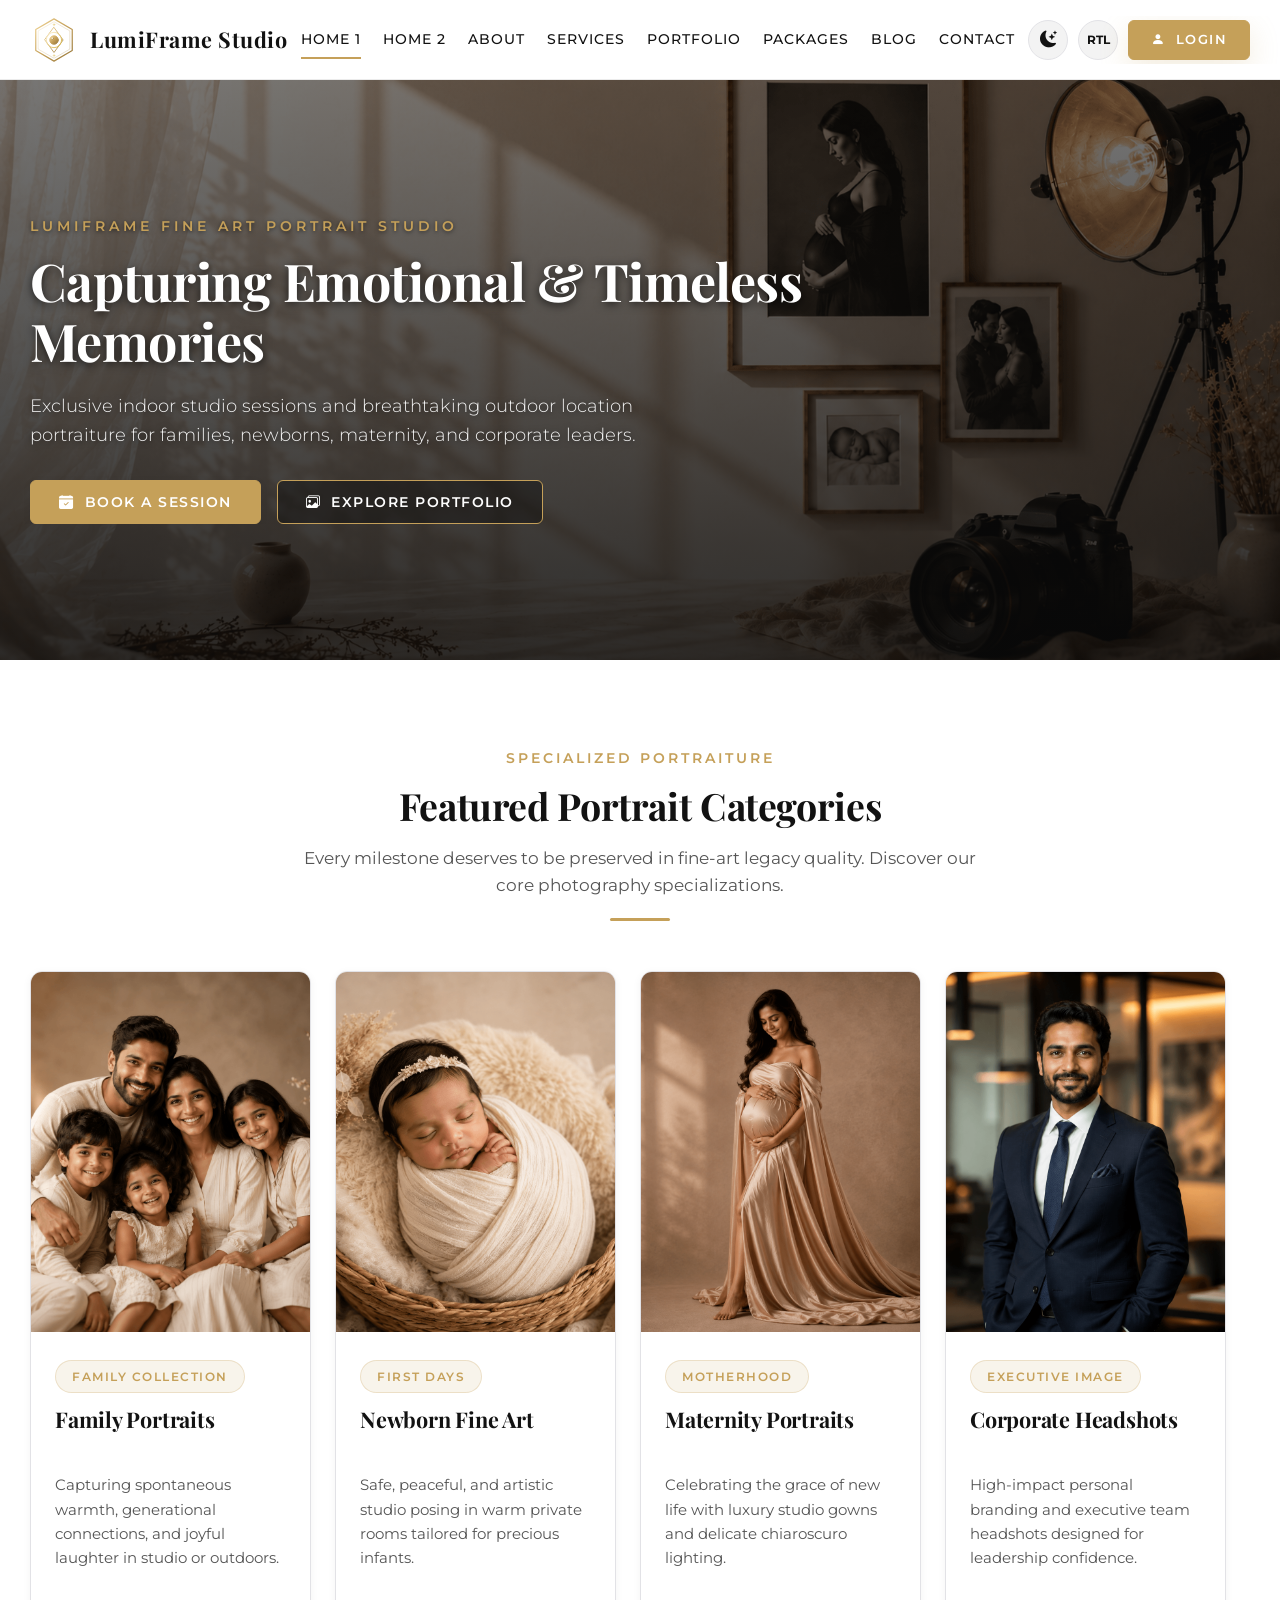
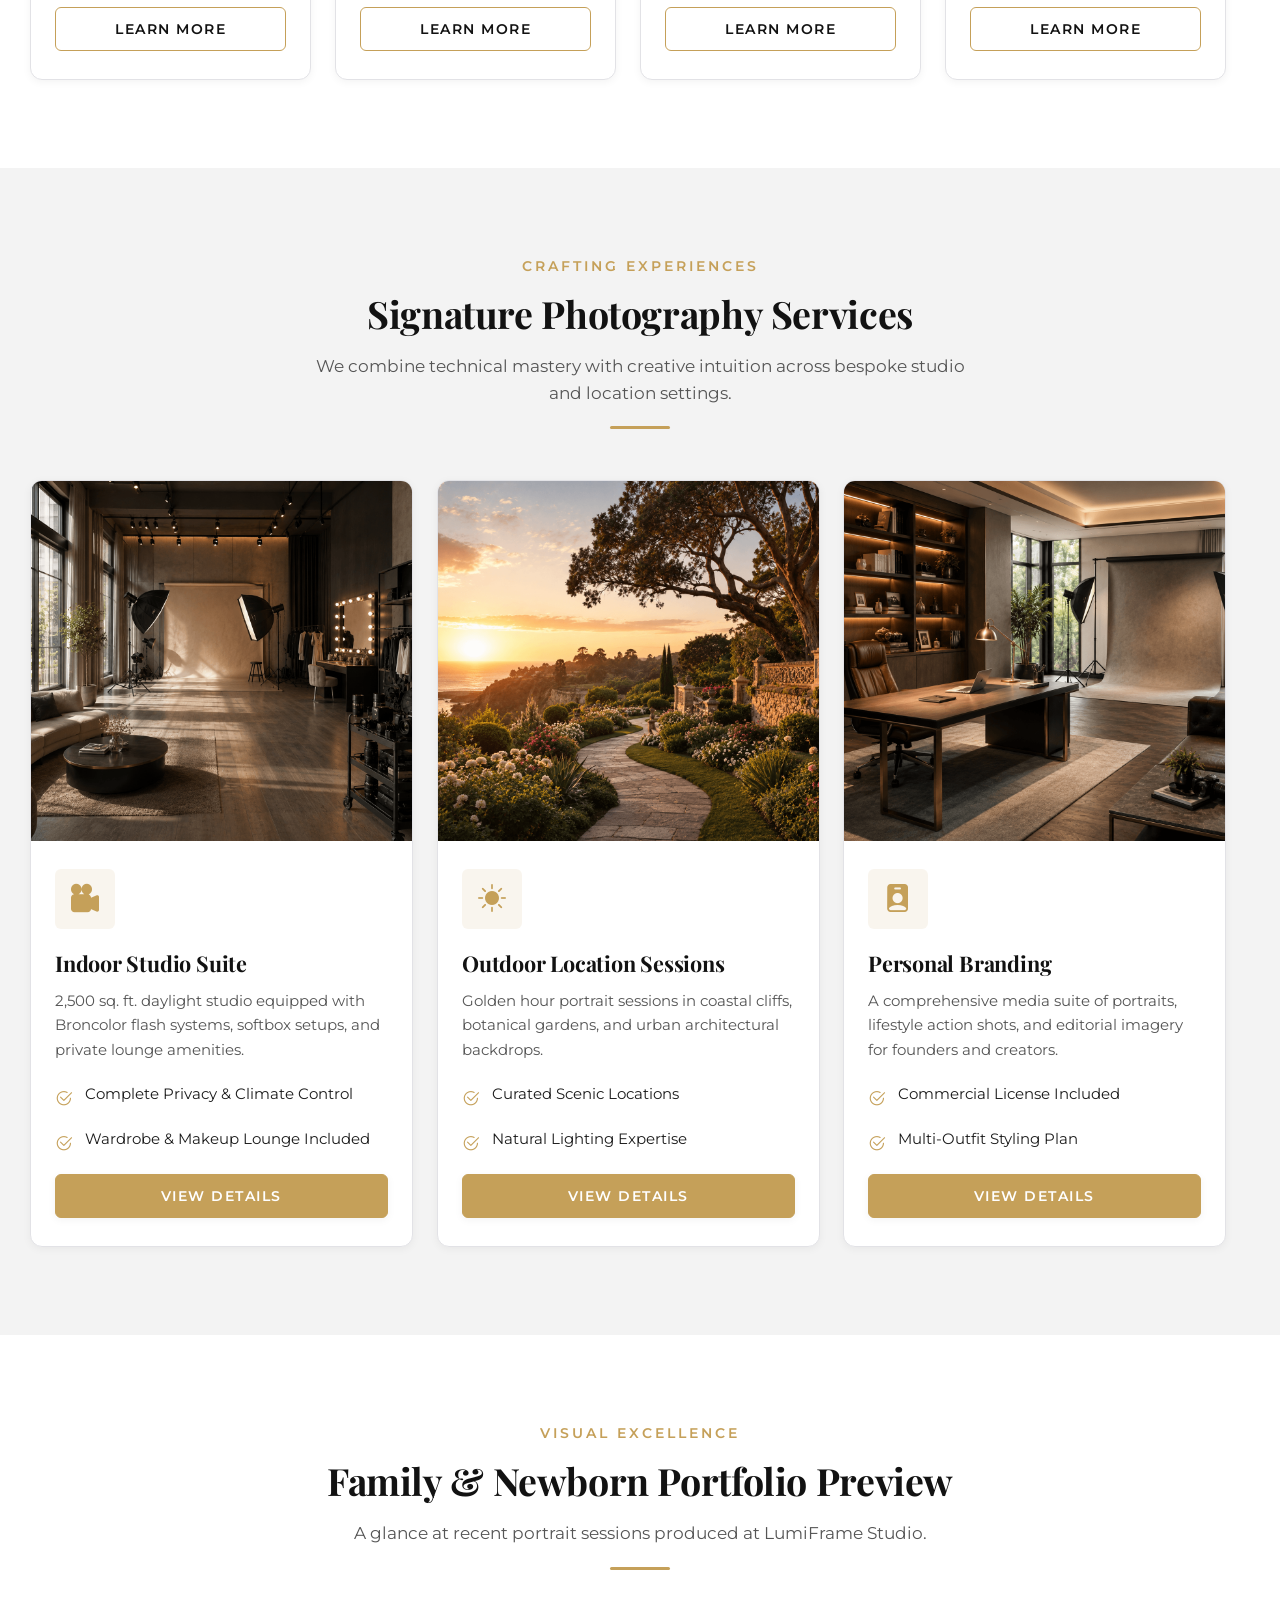
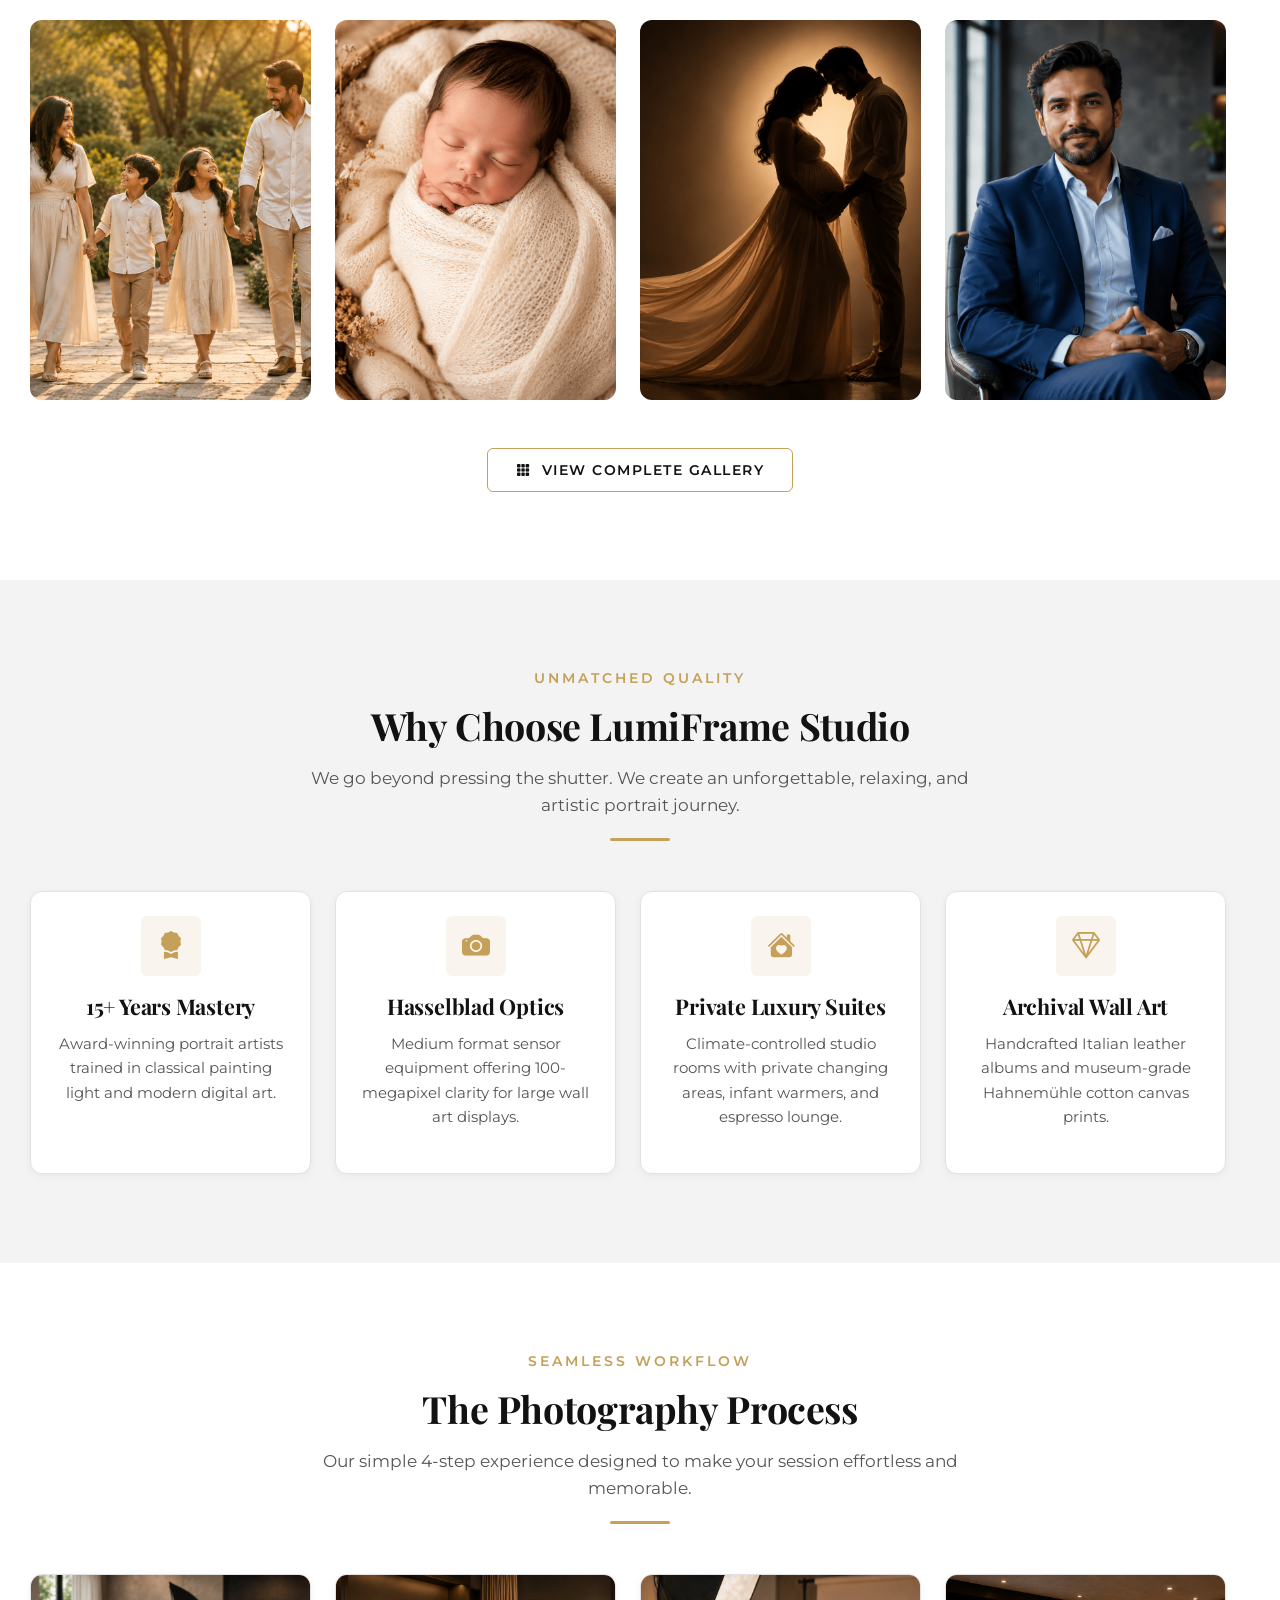
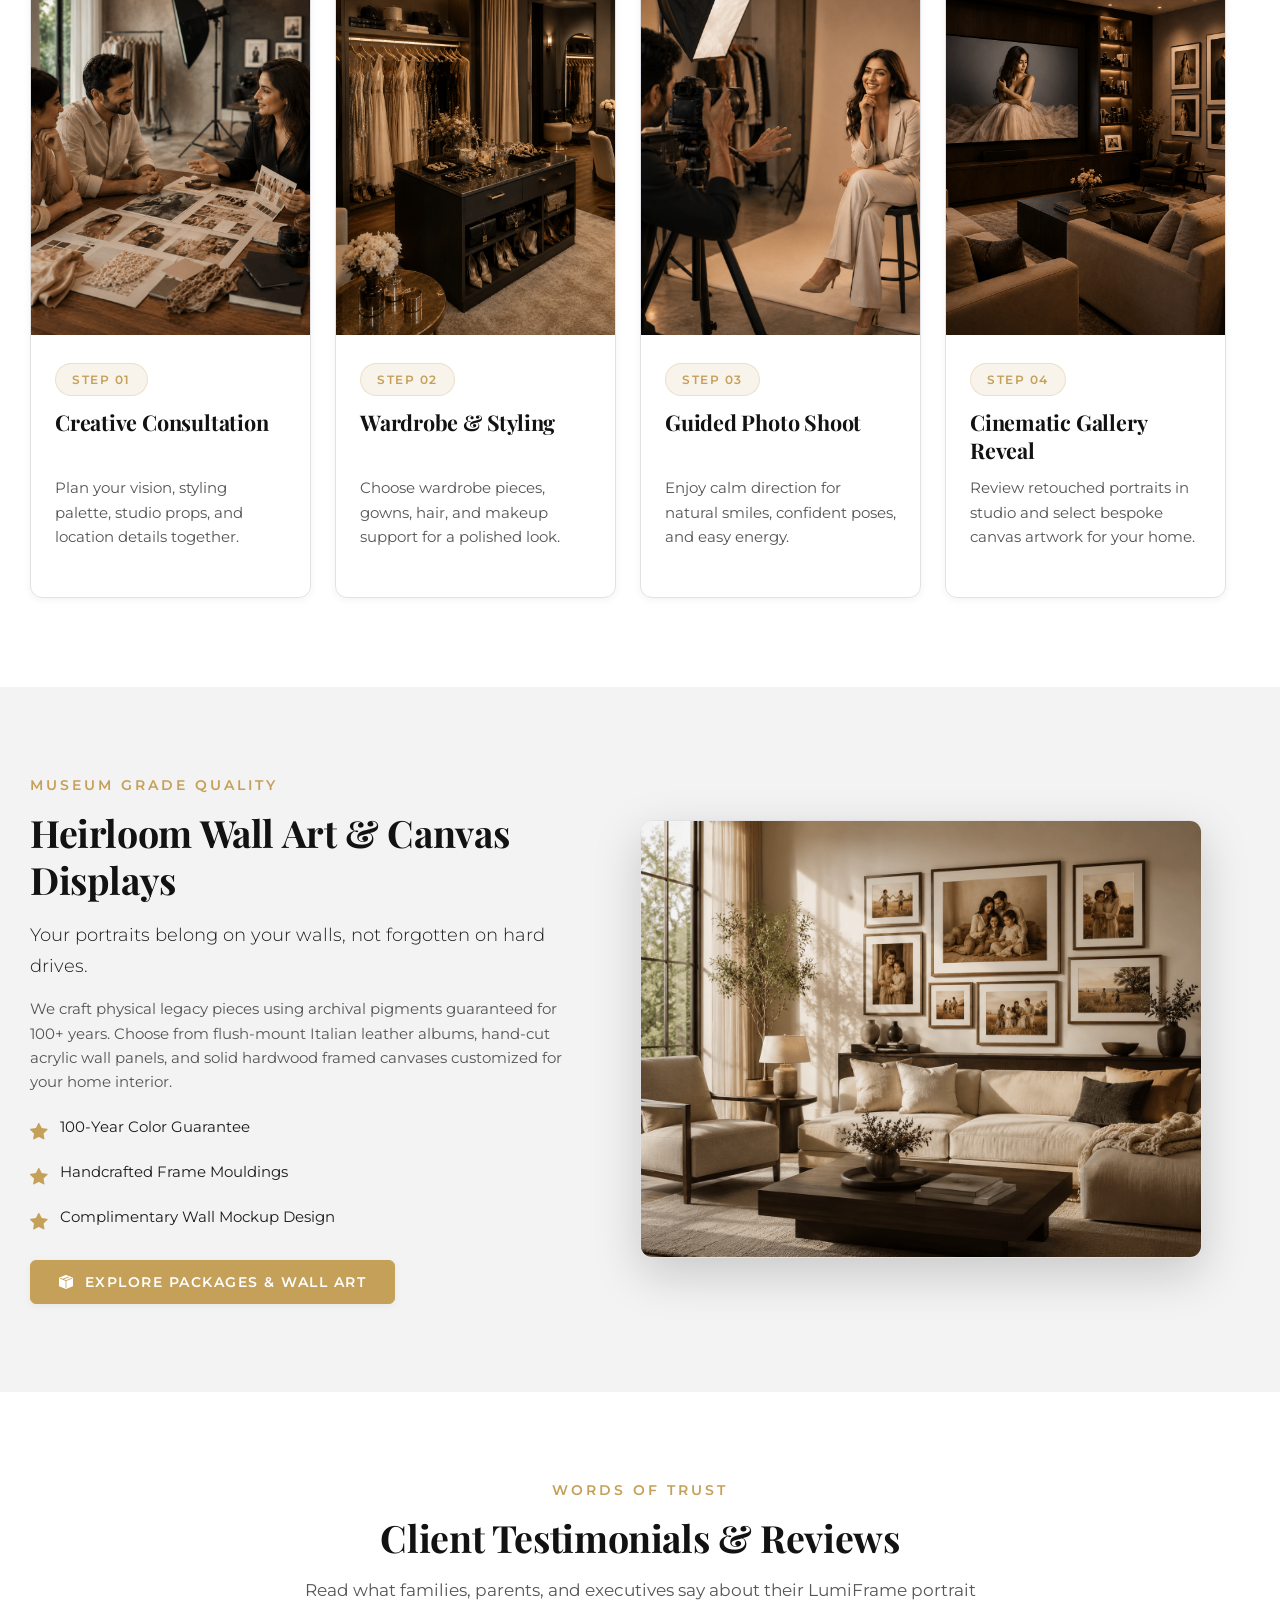
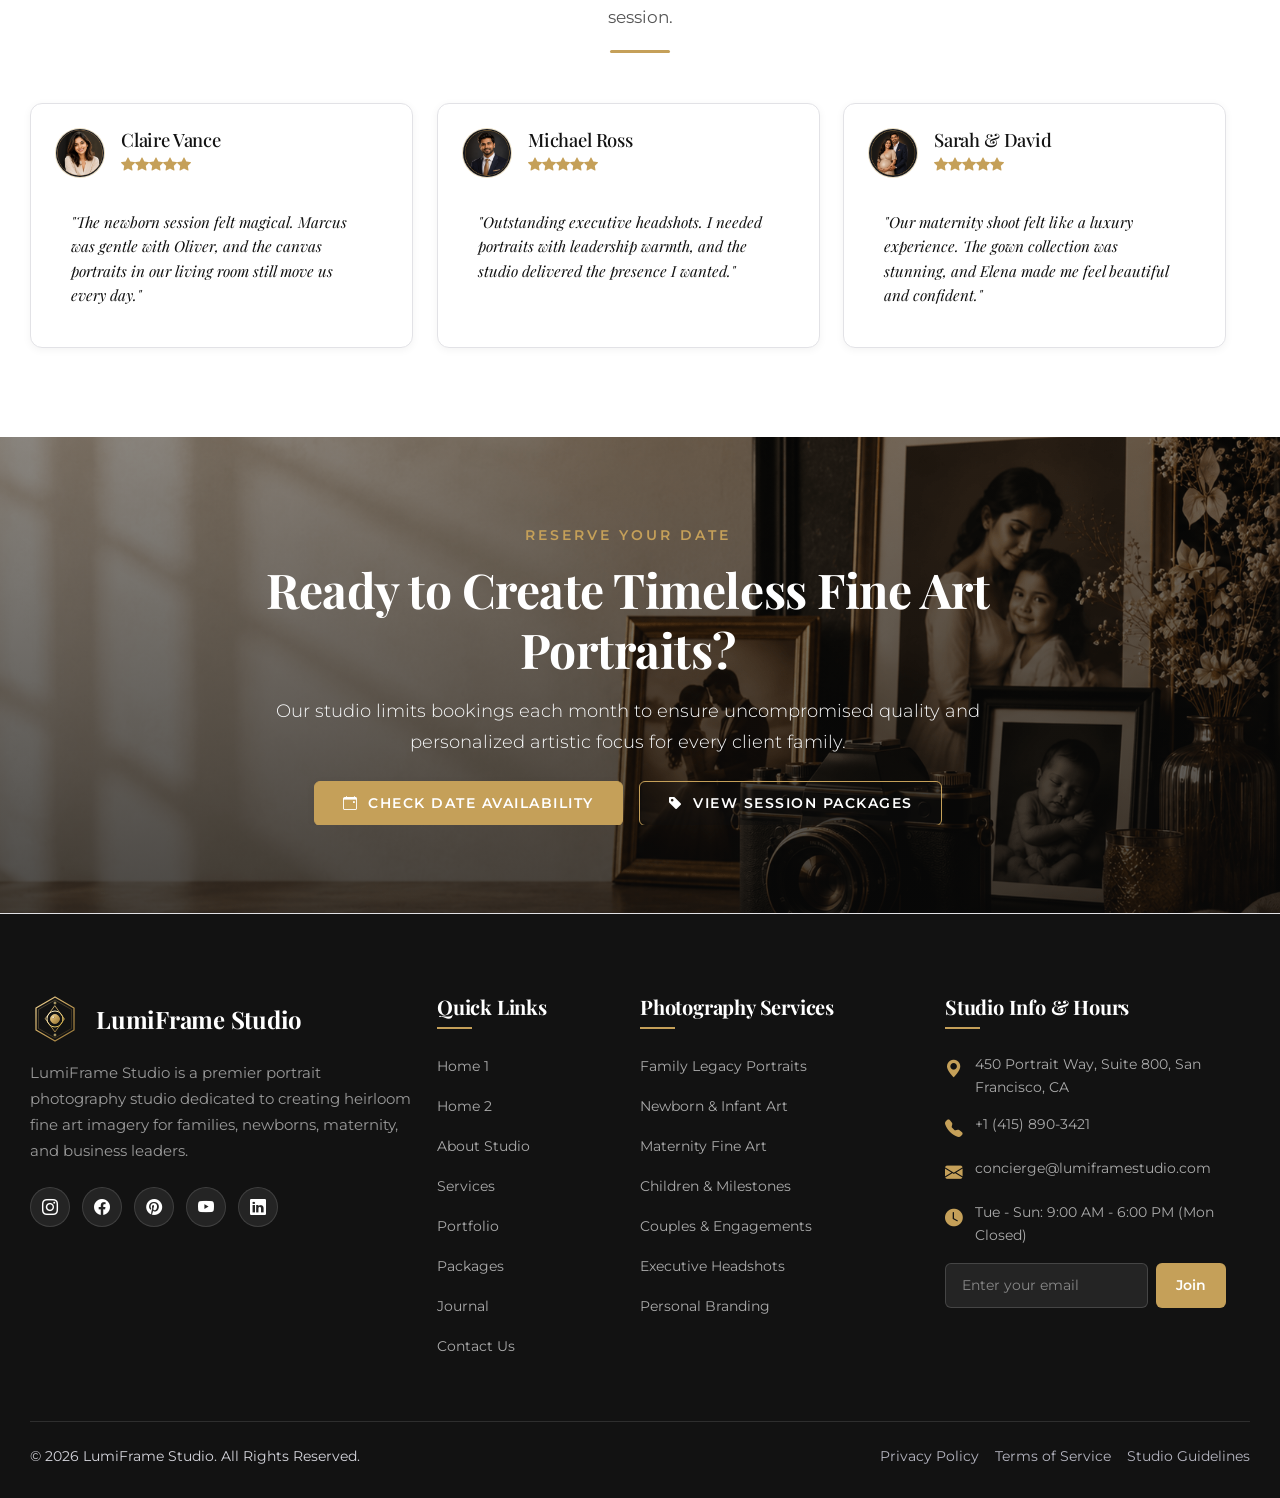
==== commit daff883e: "bug fixed" ====
--- a/index.html
+++ b/index.html
@@ -7,7 +7,9 @@
   <title>LumiFrame Studio - Luxury Photography &amp; Portrait Service</title>
   <meta name="description"
     content="LumiFrame Studio is a premier portrait photography studio offering fine-art family, newborn, maternity, corporate headshots, and personal branding portraiture.">
-  <link rel="icon" type="image/png" href="assets/images/common/lumi_icon.png">
+  <link rel="icon" type="image/svg+xml" href="assets/images/common/lumi_logo.svg">
+  <link rel="alternate icon" type="image/png" href="assets/images/common/lumi_icon.png">
+  <link rel="apple-touch-icon" href="assets/images/common/lumi_logo.svg">
 
   <!-- Bootstrap 5 & Icons -->
   <link rel="stylesheet" href="https://cdn.jsdelivr.net/npm/bootstrap@5.3.2/dist/css/bootstrap.min.css">
@@ -599,10 +601,10 @@
     <div class="container">
       <div class="row g-4">
         <div class="col-lg-4 col-md-6">
-          <div class="d-flex align-items-center gap-3 mb-3">
+          <a href="index.html" class="d-inline-flex align-items-center gap-3 mb-3 text-decoration-none">
             <img src="assets/images/common/lumi_logo.svg" alt="LumiFrame Studio" class="footer-brand-img mb-0">
             <span class="font-heading fw-bold text-white fs-4">LumiFrame Studio</span>
-          </div>
+          </a>
           <p class="footer-desc">LumiFrame Studio is a premier portrait photography studio dedicated to creating
             heirloom fine art imagery for families, newborns, maternity, and business leaders.</p>
           <div class="footer-social-links">
--- a/assets/css/footer.css
+++ b/assets/css/footer.css
@@ -21,6 +21,12 @@
   width: auto;
   max-width: 100%;
   margin-bottom: 16px;
+  transition: transform 0.3s ease, opacity 0.3s ease;
+}
+
+.site-footer a:hover .footer-brand-img {
+  opacity: 0.9;
+  transform: scale(1.02);
 }
 
 .footer-desc {
--- a/assets/css/cards.css
+++ b/assets/css/cards.css
@@ -306,3 +306,178 @@
   font-size: 1.75rem;
   margin-bottom: 20px;
 }
+
+/* ==========================================================================
+   Awards & Accreditations Card Alignment (Desktop, Laptop, Tablet, Mobile)
+   ========================================================================== */
+.awards-card {
+  height: 100% !important;
+  display: flex !important;
+  flex-direction: column !important;
+  align-items: center !important;
+  justify-content: center !important;
+  text-align: center !important;
+  padding: 2.25rem 1.5rem !important;
+  border-radius: var(--radius-md) !important;
+  transition: transform 0.35s ease, box-shadow 0.35s ease !important;
+}
+
+.awards-card:hover {
+  transform: translateY(-6px) !important;
+  box-shadow: 0 12px 30px rgba(0, 0, 0, 0.25) !important;
+}
+
+.awards-seal-img {
+  width: 160px !important;
+  height: 160px !important;
+  max-width: 160px !important;
+  max-height: 160px !important;
+  object-fit: contain !important;
+  margin-left: auto !important;
+  margin-right: auto !important;
+  margin-bottom: 1.25rem !important;
+  filter: drop-shadow(0 4px 10px rgba(0, 0, 0, 0.3));
+  transition: transform 0.35s ease !important;
+}
+
+.awards-card:hover .awards-seal-img {
+  transform: scale(1.05) !important;
+}
+
+@media (max-width: 991.98px) {
+  .awards-seal-img {
+    width: 140px !important;
+    height: 140px !important;
+    max-width: 140px !important;
+    max-height: 140px !important;
+  }
+  .awards-card {
+    padding: 1.75rem 1.25rem !important;
+  }
+}
+
+/* ==========================================================================
+   Team Artist Grid - Desktop & Responsive Text Alignment
+   ========================================================================== */
+.team-artist-card {
+  height: 100% !important;
+  display: flex !important;
+  flex-direction: column !important;
+}
+
+.team-artist-card .card-body-custom {
+  display: flex !important;
+  flex-direction: column !important;
+  flex-grow: 1 !important;
+  justify-content: flex-start !important;
+  padding: 24px 20px !important;
+}
+
+.team-artist-card .card-tag {
+  min-height: 30px;
+  display: inline-flex !important;
+  align-items: center;
+  justify-content: center;
+  line-height: 1.2;
+}
+
+.team-artist-card .card-title-custom {
+  margin-bottom: 10px !important;
+}
+
+.team-artist-card .card-text-custom {
+  margin-bottom: 0 !important;
+  line-height: 1.6 !important;
+  flex-grow: 1;
+}
+
+@media (min-width: 1200px) {
+  .team-artist-card .card-text-custom {
+    font-size: 0.82rem;
+    line-height: 1.55 !important;
+  }
+}
+
+/* Feature Split Section Bullet Point Alignment */
+.feature-bullet-list {
+  display: flex !important;
+  flex-direction: column !important;
+  gap: 14px !important;
+  margin-top: 16px !important;
+  margin-bottom: 0 !important;
+}
+
+.feature-bullet-list li {
+  display: flex !important;
+  align-items: flex-start !important;
+  gap: 12px !important;
+  font-size: 0.94rem !important;
+  line-height: 1.55 !important;
+  color: var(--text-main) !important;
+}
+
+.feature-bullet-list i {
+  color: var(--primary-color) !important;
+  font-size: 1.15rem !important;
+  flex-shrink: 0 !important;
+  margin-top: 3px !important;
+}
+
+/* Blog Editorial Insight Box Styling & iPad Pro (1024x1366) Alignment */
+.blog-insight-box {
+  background: var(--bg-card) !important;
+  border: 1px solid rgba(197, 160, 89, 0.35) !important;
+  border-radius: var(--radius-md) !important;
+  box-shadow: var(--shadow-sm);
+  padding: 1.25rem !important;
+  margin-top: 1.5rem !important;
+  width: 100% !important;
+  box-sizing: border-box !important;
+  transition: all var(--transition-normal);
+}
+
+.blog-insight-box:hover {
+  border-color: var(--primary-color) !important;
+  box-shadow: var(--shadow-gold-sm);
+}
+
+.blog-insight-header {
+  padding-bottom: 0.75rem !important;
+  margin-bottom: 1.25rem !important;
+  border-bottom: 1px solid rgba(197, 160, 89, 0.25) !important;
+  font-size: 1.05rem !important;
+  letter-spacing: 0.5px !important;
+}
+
+.blog-insight-box ul li {
+  display: flex !important;
+  align-items: flex-start !important;
+  gap: 8px !important;
+  color: var(--text-main) !important;
+  font-size: 0.85rem !important;
+  line-height: 1.45 !important;
+}
+
+.blog-insight-box ul li i {
+  color: var(--primary-color) !important;
+  font-size: 1rem !important;
+  flex-shrink: 0 !important;
+  margin-top: 2px !important;
+}
+
+@media (min-width: 768px) and (max-width: 1199.98px) {
+  .blog-insight-box {
+    padding: 1.15rem 1.25rem !important;
+  }
+  
+  .blog-insight-box ul {
+    --bs-gutter-x: 1rem !important;
+    --bs-gutter-y: 0.75rem !important;
+  }
+
+  .blog-insight-box ul li {
+    font-size: 0.82rem !important;
+  }
+}
+
+
--- a/assets/css/buttons.css
+++ b/assets/css/buttons.css
@@ -103,7 +103,7 @@
   border: 1px solid var(--primary-color);
   padding: 10px 22px;
   font-size: 0.82rem;
-  border-radius: var(--radius-pill);
+  border-radius: var(--radius-sm);
   min-height: 40px;
   box-shadow: var(--shadow-gold);
   transition: all var(--transition-fast);
--- a/assets/css/mobile.css
+++ b/assets/css/mobile.css
@@ -90,6 +90,24 @@
   .site-banner.hero-banner {
     height: 430px;
     min-height: 360px;
+  }
+
+  .site-banner.hero-banner.home2-editorial-banner {
+    align-items: flex-start;
+    height: auto !important;
+    min-height: auto !important;
+    padding-top: 28px !important;
+    padding-bottom: 48px !important;
+    overflow: hidden;
+  }
+
+  .home2-editorial-banner .banner-content {
+    overflow: visible;
+  }
+
+  .home2-editorial-banner .row {
+    align-items: flex-start !important;
+    row-gap: 24px !important;
   }
 
   .site-banner.inner-banner {
--- a/assets/css/responsive-patch.css
+++ b/assets/css/responsive-patch.css
@@ -419,8 +419,8 @@
     --bs-gutter-x: 16px !important;
     margin-left: calc(-0.5 * var(--bs-gutter-x)) !important;
     margin-right: calc(-0.5 * var(--bs-gutter-x)) !important;
-    width: calc(100% + var(--bs-gutter-x)) !important;
-    max-width: calc(100% + var(--bs-gutter-x)) !important;
+    width: auto !important;
+    max-width: none !important;
     box-sizing: border-box !important;
   }
 
@@ -651,8 +651,8 @@
     --bs-gutter-x: 24px !important;
     margin-left: calc(-0.5 * var(--bs-gutter-x)) !important;
     margin-right: calc(-0.5 * var(--bs-gutter-x)) !important;
-    width: calc(100% + var(--bs-gutter-x)) !important;
-    max-width: calc(100% + var(--bs-gutter-x)) !important;
+    width: auto !important;
+    max-width: none !important;
     box-sizing: border-box !important;
   }
 
@@ -762,6 +762,7 @@
 @media (min-width: 768px) and (max-width: 1366px) {
   .row-cols-md-3,
   .row-cols-lg-3,
+  .team-artist-grid,
   .testimonial-grid {
     display: flex !important;
     flex-wrap: wrap !important;
@@ -772,6 +773,7 @@
 
   .row-cols-md-3 > *,
   .row-cols-lg-3 > *,
+  .team-artist-grid > *,
   .testimonial-grid > .col,
   .testimonial-grid > [class*="col"] {
     flex: 0 0 50% !important;
@@ -785,6 +787,7 @@
 
   .row-cols-md-3 .card-custom,
   .row-cols-lg-3 .card-custom,
+  .team-artist-grid .card-custom,
   .testimonial-grid .card-custom {
     display: flex !important;
     flex-direction: column !important;
@@ -1563,43 +1566,201 @@
     border: 1px solid #2A2A30 !important;
   }
 
-  /* ─── Universal Mobile Banner Top & Bottom Padding Refinement ─── */
-  @media (max-width: 991.98px) {
+  /* ─── Universal Mobile (360x768) & iPad Pro (1024x1366) Header & Banner Cut-off Fix ─── */
+  .site-banner {
+    overflow: visible !important;
+  }
+
+  /* iPad Pro (1024x1366) & Tablet (768px–1024px) */
+  @media (min-width: 768px) and (max-width: 1024px) {
     .site-banner,
     .hero-banner,
     .inner-banner,
     .home2-editorial-banner {
-      padding-top: 110px !important;
-      padding-bottom: 70px !important;
       height: auto !important;
       min-height: auto !important;
-    }
-  }
-
+      padding-top: 110px !important;
+      padding-bottom: 60px !important;
+    }
+
+    .site-banner.inner-banner {
+      min-height: 240px !important;
+      padding-top: 105px !important;
+      padding-bottom: 45px !important;
+    }
+
+    .home2-hero-preview-card {
+      transform: none !important;
+      margin-top: 24px !important;
+    }
+
+    .home2-hero-preview-card img {
+      max-height: 380px !important;
+      object-fit: cover !important;
+    }
+
+    .banner-title {
+      font-size: clamp(2.2rem, 5.5vw, 3rem) !important;
+      line-height: 1.2 !important;
+    }
+  }
+
+  /* Mobile (360x740 & Small Phones <768px) Banner Top Clearance & Uncropped Spotlight Card Fix */
   @media (max-width: 767.98px) {
     .site-banner,
     .hero-banner,
     .inner-banner,
     .home2-editorial-banner {
-      padding-top: 115px !important;
-      padding-bottom: 75px !important;
       height: auto !important;
       min-height: auto !important;
-    }
-  }
-
-  @media (max-width: 575.98px) {
-    .site-banner,
-    .hero-banner,
-    .inner-banner,
-    .home2-editorial-banner {
-      padding-top: 120px !important;
-      padding-bottom: 80px !important;
+      padding-top: 104px !important; /* Fixed header (64px) + 40px clear space so text is never covered */
+      padding-bottom: 70px !important; /* Generous bottom spacing so preview card is never cut off */
+      background-position: center center !important;
+      background-size: cover !important;
+      overflow: visible !important;
+    }
+
+    .site-banner.inner-banner {
+      min-height: 220px !important;
+      padding-top: 100px !important;
+      padding-bottom: 45px !important;
+    }
+
+    .banner-title {
+      font-size: clamp(1.55rem, 6.8vw, 2.15rem) !important;
+      line-height: 1.25 !important;
+      margin-bottom: 12px !important;
+    }
+
+    .banner-lead {
+      font-size: 0.92rem !important;
+      line-height: 1.55 !important;
+      margin-bottom: 20px !important;
+    }
+
+    /* Secondary Spotlight Preview Card Mobile Frame */
+    .home2-hero-preview-card {
+      transform: none !important;
+      margin-top: 24px !important;
+      margin-bottom: 16px !important;
+      padding: 10px !important;
+      background: rgba(18, 18, 18, 0.9) !important;
+      border: 1px solid rgba(197, 160, 89, 0.4) !important;
+      border-radius: var(--radius-lg) !important;
+      box-shadow: 0 12px 32px rgba(0, 0, 0, 0.7), var(--shadow-gold) !important;
+      overflow: hidden !important;
+    }
+
+    .home2-hero-preview-card img {
+      width: 100% !important;
       height: auto !important;
-      min-height: auto !important;
-    }
-  }
-
+      max-height: 380px !important;
+      object-fit: cover !important;
+      object-position: top center !important; /* Keep faces and upper body perfectly framed */
+      border-radius: var(--radius-md) !important;
+      display: block !important;
+    }
+
+    .home2-hero-badge {
+      top: 18px !important;
+      right: 18px !important;
+      padding: 4px 10px !important;
+      font-size: 0.7rem !important;
+    }
+
+    .home2-hero-stats {
+      gap: 14px !important;
+      margin-top: 20px !important;
+      padding-top: 16px !important;
+    }
+
+    .banner-breadcrumb {
+      font-size: 0.75rem !important;
+      padding: 5px 14px !important;
+      margin-top: 12px !important;
+    }
+  }
+
+
+  /* ─── Visual Excellence / Portfolio Gallery Symmetrical 100% Equal Left/Right Margin Alignment ─── */
+  @media (min-width: 768px) and (max-width: 1199.98px) {
+
+    /* Container: Centered 960px max-width on 1024x1366 with 24px side padding */
+    section.section-padding .container,
+    .portfolio-page .container {
+      width: 100% !important;
+      max-width: 960px !important;
+      padding-left: 24px !important;
+      padding-right: 24px !important;
+      margin-left: auto !important;
+      margin-right: auto !important;
+      box-sizing: border-box !important;
+    }
+
+    /* Center-align gallery section header */
+    .section-header {
+      text-align: center !important;
+      margin-left: auto !important;
+      margin-right: auto !important;
+      width: 100% !important;
+      max-width: 760px !important;
+    }
+
+    .section-header .gold-divider {
+      margin-left: auto !important;
+      margin-right: auto !important;
+    }
+
+    /* Center-align filter bar with symmetrical margins */
+    .portfolio-filter-bar {
+      display: flex !important;
+      justify-content: center !important;
+      align-items: center !important;
+      flex-wrap: wrap !important;
+      gap: 10px !important;
+      width: 100% !important;
+      margin-left: auto !important;
+      margin-right: auto !important;
+      padding-left: 0 !important;
+      padding-right: 0 !important;
+      margin-bottom: 36px !important;
+      text-align: center !important;
+      box-sizing: border-box !important;
+    }
+
+    /* Portfolio Grid Row: Exact 2-Column Symmetrical Grid Alignment */
+    #portfolioGrid {
+      display: flex !important;
+      flex-wrap: wrap !important;
+      justify-content: center !important;
+      align-items: stretch !important;
+      --bs-gutter-x: 24px !important;
+      --bs-gutter-y: 24px !important;
+      margin-left: -12px !important;
+      margin-right: -12px !important;
+      width: calc(100% + 24px) !important;
+      max-width: calc(100% + 24px) !important;
+      box-sizing: border-box !important;
+    }
+
+    #portfolioGrid > .portfolio-item {
+      flex: 0 0 50% !important;
+      max-width: 50% !important;
+      width: 50% !important;
+      padding-left: 12px !important;
+      padding-right: 12px !important;
+      margin-bottom: 24px !important;
+      box-sizing: border-box !important;
+    }
+
+    #portfolioGrid .portfolio-card {
+      width: 100% !important;
+      max-width: 100% !important;
+      height: auto !important;
+      min-height: 0 !important;
+      aspect-ratio: 1 / 1 !important;
+    }
+  }
 
   /* ─── Zero Flicker / Zero Blinking Theme Switching Guard ─── */
   html.theme-switching,
